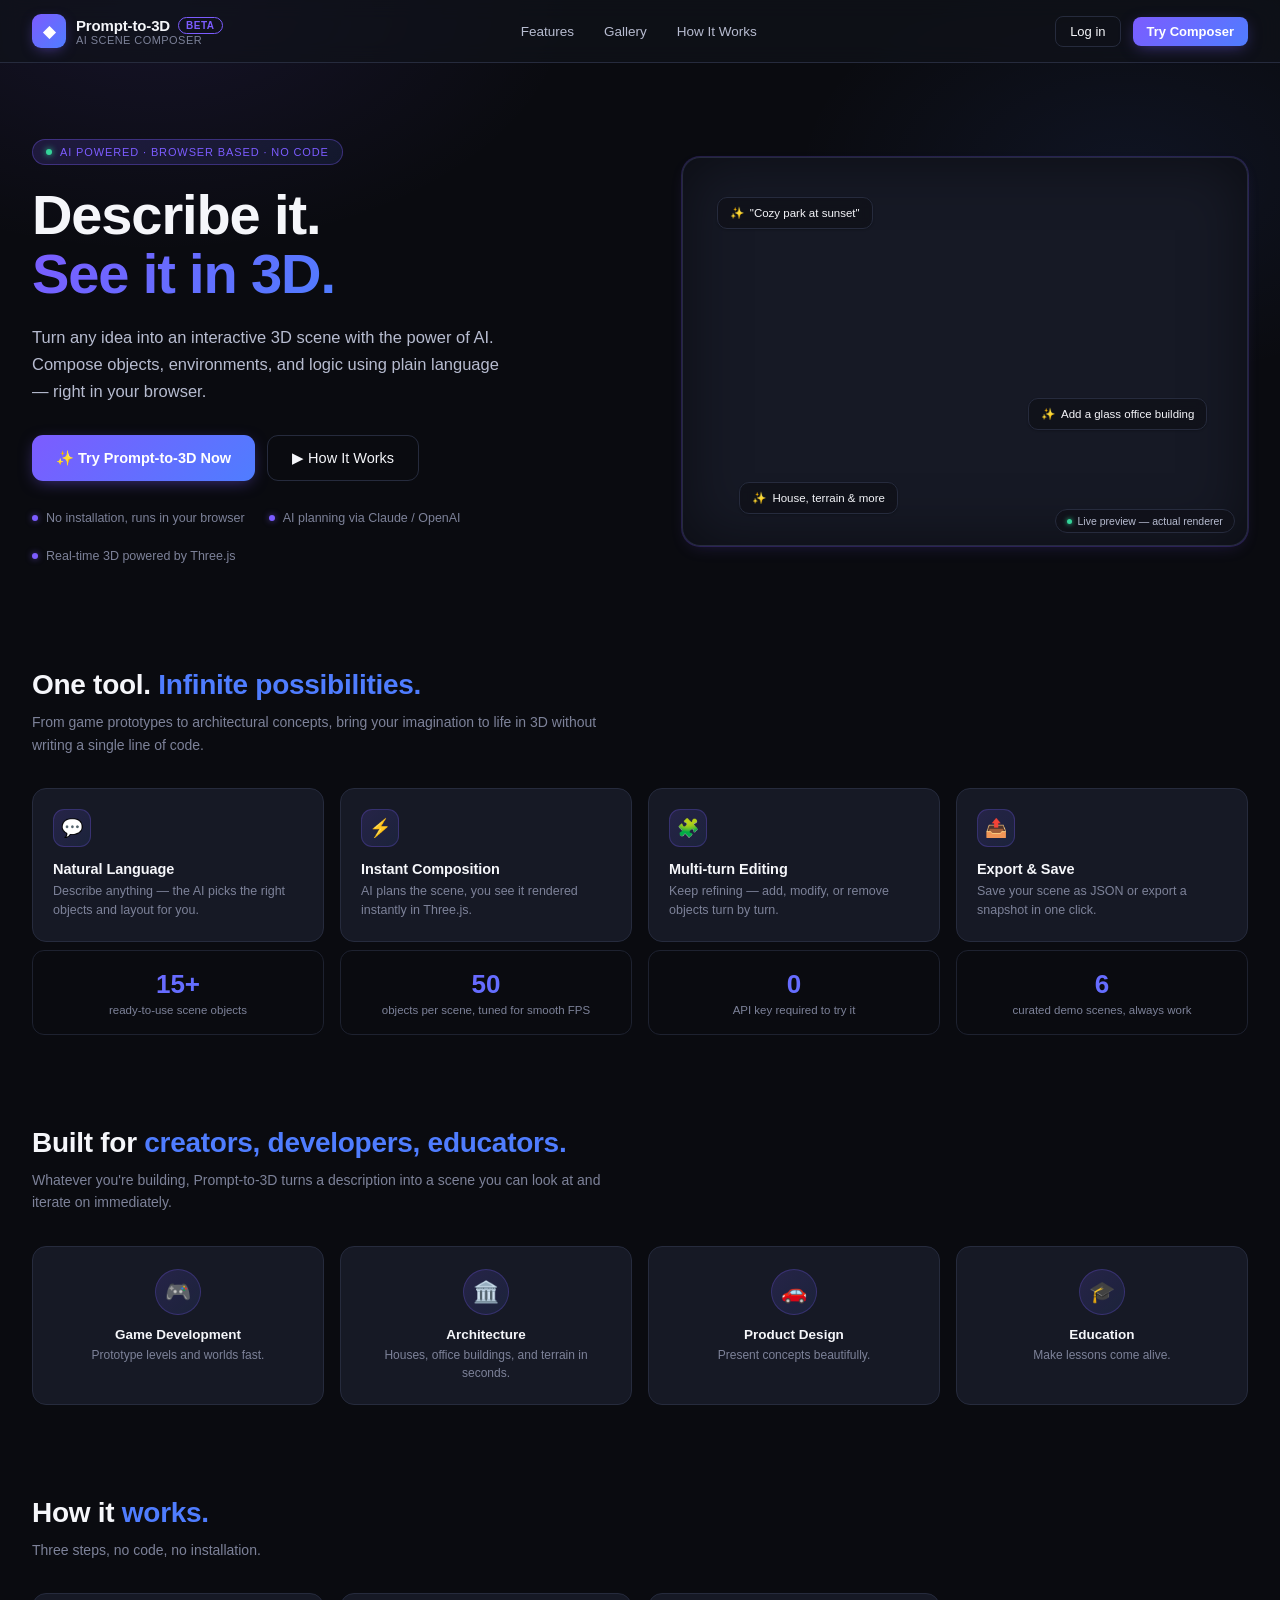
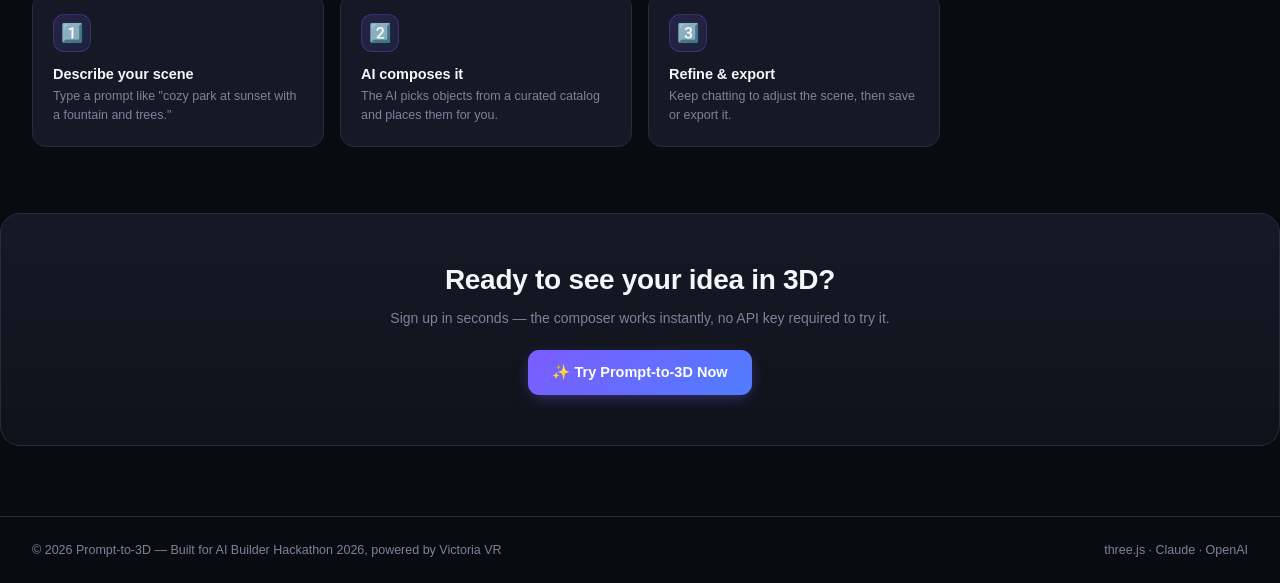
==== public_html/index.html @ 50ee79f5 "Initial commit: Prompt-to-3D app PHP + vanilla JS + Three.js scene composer with card-catalog based " ====
<!DOCTYPE html>
<html lang="en">
<head>
<meta charset="UTF-8" />
<meta name="viewport" content="width=device-width, initial-scale=1.0" />
<title>Prompt-to-3D · Describe it. See it in 3D.</title>
<meta name="description" content="Turn plain-language prompts into interactive 3D scenes, right in your browser. No installation, no code." />
<link rel="icon" href="favicon.svg" type="image/svg+xml" />
<link rel="stylesheet" href="css/style.css" />
<link rel="stylesheet" href="css/landing.css" />
</head>
<body class="landing-body">

<nav class="landing-nav">
  <div class="brand">
    <div class="brand-icon">◆</div>
    <div class="brand-text">
      <div class="brand-name">Prompt-to-3D <span class="badge">BETA</span></div>
      <div class="brand-sub">AI Scene Composer</div>
    </div>
  </div>
  <div class="landing-nav-links">
    <a href="#features">Features</a>
    <a href="#usecases">Gallery</a>
    <a href="#how">How It Works</a>
  </div>
  <div class="landing-nav-right">
    <a href="login.html" class="btn ghost">Log in</a>
    <a href="login.html" class="btn primary">Try Composer</a>
  </div>
</nav>

<section class="hero">
  <div class="hero-copy">
    <div class="eyebrow"><span class="live-dot"></span> AI POWERED · BROWSER BASED · NO CODE</div>
    <h1>Describe it.<br /><span class="accent">See it in 3D.</span></h1>
    <p class="lead">Turn any idea into an interactive 3D scene with the power of AI. Compose objects, environments, and logic using plain language — right in your browser.</p>
    <div class="hero-ctas">
      <a href="login.html" class="btn primary large">✨ Try Prompt-to-3D Now</a>
      <a href="#how" class="btn ghost large">▶ How It Works</a>
    </div>
    <div class="hero-mini-features">
      <span class="mini-feature"><span class="dot"></span>No installation, runs in your browser</span>
      <span class="mini-feature"><span class="dot"></span>AI planning via Claude / OpenAI</span>
      <span class="mini-feature"><span class="dot"></span>Real-time 3D powered by Three.js</span>
    </div>
  </div>
  <div class="hero-visual">
    <canvas id="heroCanvas"></canvas>
    <div class="hero-chip c1"><span class="hero-chip-inner"><span class="spark">✨</span> "Cozy park at sunset"</span></div>
    <div class="hero-chip c2"><span class="hero-chip-inner"><span class="spark">✨</span> Add a glass office building</span></div>
    <div class="hero-chip c3"><span class="hero-chip-inner"><span class="spark">✨</span> House, terrain &amp; more</span></div>
    <div class="hero-live-badge"><span class="live-dot"></span> Live preview — actual renderer</div>
  </div>
</section>

<section class="section reveal" id="features">
  <div class="section-title">One tool. <span class="accent">Infinite possibilities.</span></div>
  <div class="section-sub">From game prototypes to architectural concepts, bring your imagination to life in 3D without writing a single line of code.</div>
  <div class="feature-grid">
    <div class="feature-card">
      <div class="fc-icon-badge">💬</div>
      <div class="fc-title">Natural Language</div>
      <div class="fc-sub">Describe anything — the AI picks the right objects and layout for you.</div>
    </div>
    <div class="feature-card">
      <div class="fc-icon-badge">⚡</div>
      <div class="fc-title">Instant Composition</div>
      <div class="fc-sub">AI plans the scene, you see it rendered instantly in Three.js.</div>
    </div>
    <div class="feature-card">
      <div class="fc-icon-badge">🧩</div>
      <div class="fc-title">Multi-turn Editing</div>
      <div class="fc-sub">Keep refining — add, modify, or remove objects turn by turn.</div>
    </div>
    <div class="feature-card">
      <div class="fc-icon-badge">📤</div>
      <div class="fc-title">Export &amp; Save</div>
      <div class="fc-sub">Save your scene as JSON or export a snapshot in one click.</div>
    </div>
  </div>

  <div class="stats-row">
    <div class="stat-card"><div class="stat-num">15+</div><div class="stat-label">ready-to-use scene objects</div></div>
    <div class="stat-card"><div class="stat-num">50</div><div class="stat-label">objects per scene, tuned for smooth FPS</div></div>
    <div class="stat-card"><div class="stat-num">0</div><div class="stat-label">API key required to try it</div></div>
    <div class="stat-card"><div class="stat-num">6</div><div class="stat-label">curated demo scenes, always work</div></div>
  </div>
</section>

<section class="section reveal" id="usecases">
  <div class="section-title">Built for <span class="accent">creators, developers, educators.</span></div>
  <div class="section-sub">Whatever you're building, Prompt-to-3D turns a description into a scene you can look at and iterate on immediately.</div>
  <div class="usecase-grid">
    <div class="usecase-card">
      <div class="uc-icon">🎮</div>
      <div class="uc-title">Game Development</div>
      <div class="uc-sub">Prototype levels and worlds fast.</div>
    </div>
    <div class="usecase-card">
      <div class="uc-icon">🏛️</div>
      <div class="uc-title">Architecture</div>
      <div class="uc-sub">Houses, office buildings, and terrain in seconds.</div>
    </div>
    <div class="usecase-card">
      <div class="uc-icon">🚗</div>
      <div class="uc-title">Product Design</div>
      <div class="uc-sub">Present concepts beautifully.</div>
    </div>
    <div class="usecase-card">
      <div class="uc-icon">🎓</div>
      <div class="uc-title">Education</div>
      <div class="uc-sub">Make lessons come alive.</div>
    </div>
  </div>
</section>

<section class="section reveal" id="how">
  <div class="section-title">How it <span class="accent">works.</span></div>
  <div class="section-sub">Three steps, no code, no installation.</div>
  <div class="feature-grid">
    <div class="feature-card">
      <div class="fc-icon-badge">1️⃣</div>
      <div class="fc-title">Describe your scene</div>
      <div class="fc-sub">Type a prompt like "cozy park at sunset with a fountain and trees."</div>
    </div>
    <div class="feature-card">
      <div class="fc-icon-badge">2️⃣</div>
      <div class="fc-title">AI composes it</div>
      <div class="fc-sub">The AI picks objects from a curated catalog and places them for you.</div>
    </div>
    <div class="feature-card">
      <div class="fc-icon-badge">3️⃣</div>
      <div class="fc-title">Refine &amp; export</div>
      <div class="fc-sub">Keep chatting to adjust the scene, then save or export it.</div>
    </div>
  </div>
</section>

<div class="cta-band reveal">
  <h2>Ready to see your idea in 3D?</h2>
  <p>Sign up in seconds — the composer works instantly, no API key required to try it.</p>
  <a href="login.html" class="btn primary large">✨ Try Prompt-to-3D Now</a>
</div>

<footer class="landing-footer">
  <span>© 2026 Prompt-to-3D — Built for AI Builder Hackathon 2026, powered by Victoria VR</span>
  <span>three.js · Claude · OpenAI</span>
</footer>

<script type="importmap">
{
  "imports": {
    "three": "./js/vendor/three/build/three.module.js",
    "three/addons/": "./js/vendor/three/examples/jsm/"
  }
}
</script>
<script type="module" src="js/landing-preview.js"></script>
<script type="module" src="js/parallax.js"></script>
<script src="js/reveal.js"></script>
</body>
</html>
---- public_html/css/style.css ----
:root {
  --bg-0: #0a0b10;
  --bg-1: #10121a;
  --bg-2: #161925;
  --bg-3: #1d2130;
  --bg-4: #242940;
  --border: #262b3d;
  --border-soft: #1e2230;
  --text-0: #f5f6fa;
  --text-1: #b7bcd0;
  --text-2: #7d8299;
  --accent-1: #7c5cff;
  --accent-2: #4f7dff;
  --accent-grad: linear-gradient(135deg, var(--accent-1), var(--accent-2));
  --accent-grad-soft: linear-gradient(135deg, rgba(124,92,255,.16), rgba(79,125,255,.10));
  --success: #34d399;
  --danger: #f0576b;
  --radius: 10px;
  --shadow-sm: 0 1px 2px rgba(0,0,0,.22);
  --shadow-md: 0 6px 16px -8px rgba(0,0,0,.35);
  --shadow-lg: 0 10px 28px -10px rgba(0,0,0,.4);
  --shadow-glow: 0 0 0 1px rgba(124,92,255,.22), 0 6px 18px -8px rgba(124,92,255,.28);
  --ease: cubic-bezier(.25,.8,.25,1);
  font-size: 14px;
}

* { box-sizing: border-box; }

html, body {
  margin: 0;
  height: 100%;
  background: var(--bg-0);
  color: var(--text-0);
  font-family: -apple-system, BlinkMacSystemFont, "Segoe UI", Inter, Roboto, sans-serif;
  overflow: hidden;
  -webkit-font-smoothing: antialiased;
  text-rendering: optimizeLegibility;
}

#app {
  display: flex;
  flex-direction: column;
  height: 100vh;
}

:focus-visible {
  outline: 2px solid var(--accent-1);
  outline-offset: 2px;
  border-radius: 4px;
}

/* ---------- Top bar ---------- */
.topbar {
  display: flex;
  align-items: center;
  justify-content: space-between;
  padding: 10px 18px;
  background: var(--bg-1);
  border-bottom: 1px solid var(--border);
  flex: 0 0 auto;
  position: relative;
  box-shadow: 0 2px 10px -6px rgba(0,0,0,.4);
  z-index: 3;
}
.topbar::after {
  content: ""; position: absolute; left: 0; right: 0; bottom: -1px; height: 1px;
  background: var(--accent-grad); opacity: .5;
}
.brand { display: flex; align-items: center; gap: 10px; }
.brand-icon {
  width: 34px; height: 34px; border-radius: 9px;
  background: var(--accent-grad);
  display: flex; align-items: center; justify-content: center;
  font-size: 16px; color: white; font-weight: 700;
  box-shadow: 0 4px 14px -4px rgba(124,92,255,.55);
}
.brand-name { font-weight: 700; font-size: 15px; display: flex; align-items: center; gap: 8px; letter-spacing: -.01em; }
.brand-sub { font-size: 11px; color: var(--text-2); letter-spacing: .04em; text-transform: uppercase; }
.badge {
  font-size: 10px; padding: 2px 7px; border-radius: 999px;
  border: 1px solid var(--accent-1); color: var(--accent-1);
  text-transform: uppercase; letter-spacing: .05em;
  animation: badgePulse 3s ease-in-out infinite;
}
@keyframes badgePulse {
  0%, 100% { box-shadow: 0 0 0 0 rgba(124,92,255,.35); }
  50% { box-shadow: 0 0 0 4px rgba(124,92,255,0); }
}
.topbar-center { display: flex; gap: 4px; background: var(--bg-2); padding: 4px; border-radius: 10px; }
.tab {
  background: transparent; border: none; color: var(--text-1);
  padding: 7px 16px; border-radius: 7px; font-size: 13px; cursor: pointer;
  transition: background .15s var(--ease), color .15s var(--ease);
}
.tab:hover:not(.active) { color: var(--text-0); }
.tab.active { background: var(--bg-3); color: var(--text-0); box-shadow: 0 0 0 1px var(--border); }
.tab.disabled { cursor: default; }
.topbar-right { display: flex; gap: 8px; align-items: center; }

.btn {
  border: 1px solid var(--border);
  background: var(--bg-2);
  color: var(--text-0);
  padding: 7px 14px;
  border-radius: 8px;
  font-size: 13px;
  cursor: pointer;
  display: inline-flex; align-items: center; gap: 6px;
  transition: background .15s var(--ease), border-color .15s var(--ease), transform .1s var(--ease), box-shadow .15s var(--ease);
}
.btn:hover { background: var(--bg-3); border-color: #333a52; }
.btn:active { transform: scale(.96); }
.btn.ghost { background: transparent; }
.btn.small { padding: 5px 10px; font-size: 12px; }
.btn.icon { width: 32px; height: 32px; padding: 0; justify-content: center; border-radius: 50%; }
.btn.primary { background: var(--accent-grad); border: none; color: white; font-weight: 600; box-shadow: 0 4px 16px -4px rgba(124,92,255,.5); }
.btn.primary:hover { box-shadow: 0 6px 22px -4px rgba(124,92,255,.7); filter: brightness(1.06); }
.btn:disabled { opacity: .5; cursor: not-allowed; transform: none !important; }

.user-chip { display: flex; align-items: center; gap: 7px; padding: 4px 10px 4px 4px; border-radius: 999px; background: var(--bg-2); border: 1px solid var(--border); }
.user-chip .user-avatar {
  width: 22px; height: 22px; border-radius: 50%; background: var(--accent-grad); color: white;
  display: flex; align-items: center; justify-content: center; font-size: 11px; font-weight: 700;
}
.user-chip .user-name { font-size: 12px; color: var(--text-1); max-width: 110px; overflow: hidden; text-overflow: ellipsis; white-space: nowrap; }

/* ---------- Workspace grid ---------- */
.workspace {
  flex: 1 1 auto;
  display: grid;
  grid-template-columns: 320px 1fr 300px;
  min-height: 0;
}

.panel {
  display: flex;
  flex-direction: column;
  min-height: 0;
  overflow: hidden;
}

.chat-panel { background: var(--bg-1); border-right: 1px solid var(--border); box-shadow: 2px 0 10px -6px rgba(0,0,0,.35); z-index: 2; }
.right-panel { background: var(--bg-1); border-left: 1px solid var(--border); box-shadow: -2px 0 10px -6px rgba(0,0,0,.35); z-index: 2; }
.viewport-panel { background: var(--bg-0); }

.panel-header {
  display: flex; align-items: center; justify-content: space-between;
  padding: 12px 14px;
  font-size: 11px; font-weight: 700; letter-spacing: .06em; color: var(--text-2);
  border-bottom: 1px solid var(--border-soft);
  flex: 0 0 auto;
}
.icon-btn {
  background: transparent; border: 1px solid var(--border); color: var(--text-1);
  width: 26px; height: 26px; border-radius: 6px; cursor: pointer; font-size: 13px;
  transition: color .15s var(--ease), border-color .15s var(--ease), background .15s var(--ease), transform .1s var(--ease);
}
.icon-btn:hover { color: var(--text-0); border-color: var(--accent-1); background: var(--bg-2); }
.icon-btn:active { transform: scale(.92); }
.icon-btn.tool.active { background: var(--accent-grad); color: white; border-color: transparent; box-shadow: 0 2px 10px -2px rgba(124,92,255,.6); }

/* ---------- Chat ---------- */
.chat-log { flex: 1 1 auto; overflow-y: auto; padding: 14px; display: flex; flex-direction: column; gap: 14px; scroll-behavior: smooth; }
.msg { max-width: 100%; animation: msgIn .28s var(--ease) both; }
@keyframes msgIn {
  from { opacity: 0; transform: translateY(6px); }
  to { opacity: 1; transform: translateY(0); }
}
.msg-row { display: flex; gap: 8px; }
.msg.user .msg-row { justify-content: flex-end; }
.bubble {
  padding: 10px 13px; border-radius: 12px; font-size: 13px; line-height: 1.5;
  max-width: 240px; box-shadow: var(--shadow-sm);
}
.msg.user .bubble { background: var(--accent-grad); color: white; border-bottom-right-radius: 3px; }
.msg.assistant .bubble { background: var(--bg-2); color: var(--text-0); border: 1px solid var(--border-soft); border-bottom-left-radius: 3px; }
.msg-time { font-size: 10px; color: var(--text-2); margin-top: 4px; }
.msg.user .msg-time { text-align: right; }
.msg-meta { font-size: 11px; color: var(--text-2); margin-top: 6px; }
.msg-error .bubble { border-color: var(--danger); color: #ffc9d1; }
.avatar {
  width: 26px; height: 26px; border-radius: 50%; flex: 0 0 auto;
  background: var(--accent-grad); display: flex; align-items: center; justify-content: center;
  font-size: 12px; color: white; box-shadow: 0 2px 8px -2px rgba(124,92,255,.6);
}

.typing-dots { display: inline-flex; gap: 3px; align-items: center; padding: 3px 0; }
.typing-dots span {
  width: 5px; height: 5px; border-radius: 50%; background: var(--text-2);
  animation: typingBounce 1.1s ease-in-out infinite;
}
.typing-dots span:nth-child(2) { animation-delay: .15s; }
.typing-dots span:nth-child(3) { animation-delay: .3s; }
@keyframes typingBounce { 0%, 60%, 100% { transform: translateY(0); opacity: .5; } 30% { transform: translateY(-3px); opacity: 1; } }

.try-prompts { padding: 10px 14px; border-top: 1px solid var(--border-soft); flex: 0 0 auto; }
.try-prompts-label { font-size: 10px; color: var(--text-2); letter-spacing: .06em; margin-bottom: 8px; }
.try-prompts-row { display: flex; flex-wrap: wrap; gap: 6px; }
.chip {
  background: var(--bg-2); border: 1px solid var(--border); color: var(--text-1);
  padding: 6px 10px; border-radius: 8px; font-size: 11.5px; cursor: pointer;
  transition: border-color .15s var(--ease), color .15s var(--ease), transform .1s var(--ease), background .15s var(--ease);
}
.chip:hover { border-color: var(--accent-1); color: var(--text-0); background: var(--bg-3); transform: translateY(-1px); }
.chip:active { transform: translateY(0) scale(.97); }
.chip.surprise { background: var(--accent-grad); color: white; border: none; font-weight: 600; }
.chip:disabled { opacity: .5; cursor: not-allowed; transform: none; }

.chat-input-row {
  display: flex; gap: 8px; padding: 12px; border-top: 1px solid var(--border-soft); flex: 0 0 auto;
}
.chat-input-row input {
  flex: 1; background: var(--bg-2); border: 1px solid var(--border); border-radius: 9px;
  color: var(--text-0); padding: 10px 12px; font-size: 13px; outline: none;
  transition: border-color .15s var(--ease), box-shadow .15s var(--ease);
}
.chat-input-row input:focus { border-color: var(--accent-1); box-shadow: 0 0 0 3px rgba(124,92,255,.15); }
.send-btn {
  width: 38px; border: none; border-radius: 9px; background: var(--accent-grad); color: white; cursor: pointer;
  font-size: 15px; transition: transform .12s var(--ease), box-shadow .15s var(--ease);
  box-shadow: 0 3px 12px -3px rgba(124,92,255,.6);
}
.send-btn:hover:not(:disabled) { transform: translateY(-1px); box-shadow: 0 5px 16px -3px rgba(124,92,255,.8); }
.send-btn:active:not(:disabled) { transform: scale(.94); }
.send-btn:disabled { opacity: .45; cursor: not-allowed; box-shadow: none; }

/* ---------- Viewport ---------- */
.viewport-toolbar {
  display: flex; align-items: center; gap: 8px; padding: 8px 12px;
  border-bottom: 1px solid var(--border-soft); flex: 0 0 auto;
}
.select.small { background: var(--bg-2); color: var(--text-0); border: 1px solid var(--border); border-radius: 7px; padding: 5px 8px; font-size: 12px; cursor: pointer; }
.toolbar-sep { width: 1px; height: 20px; background: var(--border); margin: 0 4px; }
.toolbar-spacer { flex: 1; }
.perf-badge {
  background: var(--bg-2); border: 1px solid var(--border); padding: 4px 10px; border-radius: 7px;
  font-size: 11px; color: var(--success); display: inline-flex; align-items: center; gap: 6px;
  font-variant-numeric: tabular-nums;
}
.perf-badge::before { content: ""; width: 6px; height: 6px; border-radius: 50%; background: var(--success); box-shadow: 0 0 6px var(--success); }

#canvasWrap { position: relative; flex: 1 1 auto; min-height: 0; }
#scene3d { width: 100%; height: 100%; display: block; }

.loading-overlay {
  position: absolute; inset: 0; background: rgba(10,11,16,.72); backdrop-filter: blur(2px);
  display: flex; flex-direction: column; align-items: center; justify-content: center; gap: 12px;
  color: var(--text-1); font-size: 13px; z-index: 5;
  opacity: 0; visibility: hidden; transition: opacity .2s var(--ease), visibility .2s var(--ease);
}
.loading-overlay.visible { opacity: 1; visibility: visible; }
.spinner {
  width: 30px; height: 30px; border-radius: 50%;
  border: 3px solid var(--border); border-top-color: var(--accent-1);
  animation: spin 0.8s linear infinite;
}
@keyframes spin { to { transform: rotate(360deg); } }

.empty-state {
  position: absolute; inset: 0; display: flex; flex-direction: column;
  align-items: center; justify-content: center; text-align: center; gap: 8px; padding: 20px;
  pointer-events: none; transition: opacity .2s var(--ease);
}
.empty-state.hidden { opacity: 0; pointer-events: none; display: none; }
.empty-icon { font-size: 30px; color: var(--accent-1); animation: floatIcon 3.2s ease-in-out infinite; filter: drop-shadow(0 0 10px rgba(124,92,255,.5)); }
@keyframes floatIcon { 0%, 100% { transform: translateY(0) rotate(0deg); } 50% { transform: translateY(-8px) rotate(8deg); } }
.empty-title { font-size: 20px; font-weight: 700; color: var(--text-0); letter-spacing: -.01em; }
.empty-sub { font-size: 13px; color: var(--text-2); max-width: 340px; line-height: 1.5; }

/* ---------- Add to scene ---------- */
.add-to-scene {
  flex: 0 0 auto; border-top: 1px solid var(--border-soft); background: var(--bg-1);
  padding: 10px 12px; max-height: 190px; display: flex; flex-direction: column;
}
.ats-header { display: flex; align-items: center; justify-content: space-between; margin-bottom: 8px; }
.ats-title { font-size: 11px; font-weight: 700; letter-spacing: .06em; color: var(--text-2); }
.ats-search {
  background: var(--bg-2); border: 1px solid var(--border); border-radius: 7px;
  color: var(--text-0); padding: 5px 9px; font-size: 12px; width: 180px; outline: none;
  transition: border-color .15s var(--ease), box-shadow .15s var(--ease);
}
.ats-search:focus { border-color: var(--accent-1); box-shadow: 0 0 0 3px rgba(124,92,255,.15); }
.ats-search.wide { width: calc(100% - 28px); margin: 0 14px 10px; }
.ats-tabs { display: flex; gap: 6px; margin-bottom: 8px; flex-wrap: wrap; }
.ats-tab {
  background: transparent; border: 1px solid transparent; color: var(--text-2);
  padding: 4px 4px; font-size: 12px; cursor: pointer; border-bottom: 2px solid transparent;
  transition: color .15s var(--ease), border-color .15s var(--ease);
}
.ats-tab:hover { color: var(--text-1); }
.ats-tab.active { color: var(--text-0); border-bottom-color: var(--accent-1); }
.ats-grid { display: grid; grid-template-columns: repeat(auto-fill, minmax(78px, 1fr)); gap: 8px; overflow-y: auto; }
.ats-card {
  background: var(--bg-2); border: 1px solid var(--border); border-radius: 9px;
  padding: 8px 6px; text-align: center; cursor: pointer; font-size: 11px; color: var(--text-1);
  transform-style: preserve-3d; will-change: transform; --lift: 0px;
  transform: perspective(500px) translateY(var(--lift)) rotateX(var(--rot-x, 0deg)) rotateY(var(--rot-y, 0deg)) scale(var(--tilt-scale, 1));
  transition: border-color .15s var(--ease), color .15s var(--ease), transform .12s var(--ease), box-shadow .15s var(--ease), background .15s var(--ease);
}
.ats-card:hover { border-color: var(--accent-1); color: var(--text-0); background: var(--bg-3); box-shadow: var(--shadow-md); --lift: -2px; }
.ats-card:active { --lift: 0px; transform: perspective(500px) scale(.97); }
.ats-card .icon { font-size: 20px; display: block; margin-bottom: 4px; transition: transform .15s var(--ease); }
.ats-card:hover .icon { transform: scale(1.12); }
.ats-card .name { font-weight: 600; color: var(--text-0); display: block; text-transform: capitalize; }
.ats-card .desc { display: block; font-size: 9.5px; color: var(--text-2); margin-top: 2px; }
.ats-card.just-added { animation: cardAdded .5s var(--ease); }
@keyframes cardAdded { 0% { box-shadow: 0 0 0 0 rgba(124,92,255,.6); } 100% { box-shadow: 0 0 0 8px rgba(124,92,255,0); } }

/* ---------- Right panel: outliner + properties ---------- */
.outliner-list { overflow-y: auto; flex: 0 1 auto; max-height: 34vh; padding: 4px 8px 8px; }
.outliner-item {
  display: flex; align-items: center; gap: 8px; padding: 6px 8px; border-radius: 7px;
  font-size: 12.5px; color: var(--text-1); cursor: pointer;
  transition: background .12s var(--ease), color .12s var(--ease);
  animation: msgIn .2s var(--ease) both;
}
.outliner-item:hover { background: var(--bg-2); }
.outliner-item.selected { background: var(--bg-3); color: var(--text-0); box-shadow: inset 2px 0 0 var(--accent-1); }
.outliner-item .oi-icon { font-size: 13px; }
.outliner-item .oi-name { flex: 1; overflow: hidden; text-overflow: ellipsis; white-space: nowrap; }
.outliner-item .oi-remove { opacity: 0; background: none; border: none; color: var(--danger); cursor: pointer; font-size: 13px; transition: opacity .12s var(--ease), transform .12s var(--ease); }
.outliner-item:hover .oi-remove { opacity: 1; }
.outliner-item .oi-remove:hover { transform: scale(1.2); }
.outliner-empty { padding: 18px 10px; text-align: center; color: var(--text-2); font-size: 12px; }

.props-header { border-top: 1px solid var(--border-soft); }
.properties-body { flex: 1 1 auto; overflow-y: auto; padding: 12px 14px; }
.props-empty { color: var(--text-2); font-size: 12.5px; }
.prop-group-title { font-size: 11px; color: var(--text-2); letter-spacing: .05em; margin: 12px 0 6px; text-transform: uppercase; }
.prop-row { display: flex; align-items: center; justify-content: space-between; gap: 8px; margin-bottom: 8px; }
.prop-row label { font-size: 12px; color: var(--text-1); text-transform: capitalize; }
.prop-row input[type="number"], .prop-row select {
  background: var(--bg-2); border: 1px solid var(--border); color: var(--text-0);
  border-radius: 6px; padding: 4px 6px; font-size: 12px; width: 110px;
  transition: border-color .15s var(--ease);
}
.prop-row input[type="number"]:focus, .prop-row select:focus { border-color: var(--accent-1); }
.prop-row input[type="range"] {
  width: 110px; accent-color: var(--accent-1); cursor: pointer;
}
.prop-row input[type="checkbox"] { width: 16px; height: 16px; accent-color: var(--accent-1); cursor: pointer; }
.prop-xyz { display: flex; gap: 6px; }
.prop-xyz input { width: 55px; }

/* ---------- Toasts ---------- */
.toast-stack {
  position: fixed; bottom: 46px; left: 50%; transform: translateX(-50%);
  display: flex; flex-direction: column; gap: 8px; z-index: 100; pointer-events: none;
}
.toast {
  background: var(--bg-3); border: 1px solid var(--border); color: var(--text-0);
  padding: 9px 16px; border-radius: 999px; font-size: 12.5px; box-shadow: var(--shadow-md);
  animation: toastIn .25s var(--ease), toastOut .25s var(--ease) 2.4s forwards;
}
@keyframes toastIn { from { opacity: 0; transform: translateY(8px); } to { opacity: 1; transform: translateY(0); } }
@keyframes toastOut { to { opacity: 0; transform: translateY(-6px); } }

/* ---------- Status bar ---------- */
.statusbar {
  flex: 0 0 auto; display: flex; justify-content: space-between; align-items: center;
  padding: 6px 16px; font-size: 11px; color: var(--text-2);
  background: var(--bg-1); border-top: 1px solid var(--border);
}
.statusbar-right { color: var(--text-2); }
#sourceTag { color: var(--accent-2); font-weight: 600; }

/* scrollbars */
::-webkit-scrollbar { width: 8px; height: 8px; }
::-webkit-scrollbar-thumb { background: var(--border); border-radius: 4px; }
::-webkit-scrollbar-thumb:hover { background: #333a52; }
::-webkit-scrollbar-track { background: transparent; }

@media (prefers-reduced-motion: reduce) {
  *, *::before, *::after { animation-duration: 0.001ms !important; animation-iteration-count: 1 !important; transition-duration: 0.001ms !important; }
}
---- public_html/css/landing.css ----
/* Shared styles for the public landing page (index.html) and the
   login/signup page (login.html). Loaded alongside css/style.css so both
   pages share the same color tokens defined there. */

html, body.landing-body, body.auth-body {
  overflow: auto;
  height: auto;
  min-height: 100vh;
}

a { text-decoration: none; }
::selection { background: rgba(124,92,255,.35); color: #fff; }

/* Ambient background glow shared by both pages */
body.landing-body, body.auth-body {
  background:
    radial-gradient(700px 420px at 12% 0%, rgba(124,92,255,.10), transparent 60%),
    radial-gradient(600px 380px at 88% 8%, rgba(79,125,255,.08), transparent 55%),
    var(--bg-0);
}

/* ---------- Landing page ---------- */
.landing-nav {
  display: flex; align-items: center; justify-content: space-between;
  padding: 14px 32px; border-bottom: 1px solid var(--border);
  background: rgba(16,18,26,.72);
  backdrop-filter: blur(10px) saturate(1.2);
  -webkit-backdrop-filter: blur(10px) saturate(1.2);
  position: sticky; top: 0; z-index: 20;
}
.landing-nav .brand { display: flex; align-items: center; gap: 10px; }
.landing-nav-links { display: flex; gap: 30px; }
.landing-nav-links a {
  color: var(--text-1); font-size: 13.5px; position: relative; padding: 4px 0;
  transition: color .15s var(--ease);
}
.landing-nav-links a::after {
  content: ""; position: absolute; left: 0; right: 100%; bottom: 0; height: 1.5px;
  background: var(--accent-grad); transition: right .2s var(--ease);
}
.landing-nav-links a:hover { color: var(--text-0); }
.landing-nav-links a:hover::after { right: 0; }
.landing-nav-right { display: flex; align-items: center; gap: 12px; }

.hero {
  display: grid; grid-template-columns: 1.05fr 1fr; gap: 56px;
  align-items: center; padding: 76px 32px 60px; max-width: 1280px; margin: 0 auto;
  position: relative;
}
.eyebrow {
  display: inline-flex; align-items: center; gap: 8px; font-size: 11px; letter-spacing: .08em;
  color: var(--accent-1); text-transform: uppercase; margin-bottom: 20px;
  border: 1px solid rgba(124,92,255,.35); padding: 6px 13px; border-radius: 999px;
  background: var(--accent-grad-soft);
}
.eyebrow .live-dot { width: 6px; height: 6px; border-radius: 50%; background: var(--success); box-shadow: 0 0 6px var(--success); animation: livePulse 1.8s ease-in-out infinite; }
@keyframes livePulse { 0%, 100% { opacity: 1; } 50% { opacity: .35; } }

.hero h1 {
  font-size: 56px; line-height: 1.06; margin: 0 0 20px; font-weight: 800; letter-spacing: -.02em;
}
.hero h1 .accent {
  background: var(--accent-grad); -webkit-background-clip: text; background-clip: text; color: transparent;
}
.hero p.lead { color: var(--text-1); font-size: 16.5px; line-height: 1.65; max-width: 480px; margin-bottom: 30px; }
.hero-ctas { display: flex; gap: 12px; margin-bottom: 30px; flex-wrap: wrap; }
.btn.large { padding: 14px 24px; font-size: 14.5px; border-radius: 11px; }
.hero-mini-features { display: flex; gap: 24px; flex-wrap: wrap; }
.mini-feature { display: flex; align-items: center; gap: 8px; font-size: 12.5px; color: var(--text-2); }
.mini-feature .dot { width: 6px; height: 6px; border-radius: 50%; background: var(--accent-1); box-shadow: 0 0 6px rgba(124,92,255,.6); }

.hero-copy {
  transform: translateY(var(--ty, 0px));
  transition: transform .08s linear;
}

.hero-visual {
  border: 1px solid var(--border); border-radius: 18px; overflow: hidden;
  background: var(--bg-2); aspect-ratio: 16/11; position: relative;
  box-shadow: var(--shadow-glow), var(--shadow-md);
  transform-style: preserve-3d; will-change: transform;
  transform: translateY(var(--ty, 0px)) perspective(1400px)
    rotateX(var(--rot-x, 0deg)) rotateY(var(--rot-y, 0deg)) scale(var(--tilt-scale, 1));
  transition: transform .12s var(--ease);
}
.hero-visual::before {
  content: ""; position: absolute; inset: 0; z-index: 2; pointer-events: none; border-radius: 18px;
  box-shadow: inset 0 0 60px rgba(0,0,0,.5);
}
.hero-visual canvas { width: 100%; height: 100%; display: block; }

.hero-chip {
  position: absolute; z-index: 3;
  transform: translateY(var(--chip-ty, 0px));
  transition: transform .08s linear;
}
.hero-chip-inner {
  background: rgba(16,18,26,.88);
  border: 1px solid var(--border); border-radius: 10px; padding: 8px 12px;
  font-size: 11.5px; color: var(--text-0); backdrop-filter: blur(6px);
  box-shadow: var(--shadow-sm); display: flex; align-items: center; gap: 6px;
  opacity: 0; animation: chipIn .5s var(--ease) forwards, chipFloat 4.5s ease-in-out infinite;
}
.hero-chip .spark { color: var(--accent-1); }
.hero-chip.c1 { top: 10%; left: 6%; }
.hero-chip.c1 .hero-chip-inner { animation-delay: .5s, 1s; }
.hero-chip.c2 { top: 62%; right: 7%; }
.hero-chip.c2 .hero-chip-inner { animation-delay: 1s, 1.5s; }
.hero-chip.c3 { bottom: 8%; left: 10%; }
.hero-chip.c3 .hero-chip-inner { animation-delay: 1.5s, 2s; }
@keyframes chipIn { from { opacity: 0; transform: translateY(8px) scale(.96); } to { opacity: 1; transform: translateY(0) scale(1); } }
@keyframes chipFloat { 0%, 100% { transform: translateY(0); } 50% { transform: translateY(-6px); } }

.hero-live-badge {
  position: absolute; bottom: 12px; right: 12px; z-index: 3;
  background: rgba(16,18,26,.88); border: 1px solid var(--border); border-radius: 999px;
  padding: 5px 11px; font-size: 10.5px; color: var(--text-1); display: flex; align-items: center; gap: 6px;
  backdrop-filter: blur(6px);
}
.hero-live-badge .live-dot { width: 5px; height: 5px; border-radius: 50%; background: var(--success); box-shadow: 0 0 5px var(--success); animation: livePulse 1.8s ease-in-out infinite; }

.section { max-width: 1280px; margin: 0 auto; padding: 46px 32px; }
.section-title { font-size: 28px; font-weight: 800; margin-bottom: 10px; letter-spacing: -.01em; }
.section-title .accent { color: var(--accent-2); }
.section-sub { color: var(--text-2); font-size: 14px; margin-bottom: 32px; max-width: 600px; line-height: 1.6; }

.feature-grid { display: grid; grid-template-columns: repeat(4, 1fr); gap: 16px; }
.feature-card {
  background: var(--bg-2); border: 1px solid var(--border); border-radius: 14px; padding: 20px;
  transform-style: preserve-3d; will-change: transform;
  transform: perspective(700px) rotateX(var(--rot-x, 0deg)) rotateY(var(--rot-y, 0deg)) scale(var(--tilt-scale, 1));
  transition: transform .15s var(--ease), border-color .18s var(--ease), box-shadow .18s var(--ease), background .18s var(--ease);
}
.feature-card:hover { border-color: rgba(124,92,255,.4); box-shadow: var(--shadow-md); background: var(--bg-3); }
.fc-icon-badge {
  width: 38px; height: 38px; border-radius: 11px; display: flex; align-items: center; justify-content: center;
  font-size: 18px; margin-bottom: 14px; background: var(--accent-grad-soft); border: 1px solid rgba(124,92,255,.25);
}
.feature-card .fc-title { font-weight: 700; font-size: 14.5px; margin-bottom: 5px; letter-spacing: -.005em; }
.feature-card .fc-sub { color: var(--text-2); font-size: 12.5px; line-height: 1.55; }

.usecase-grid { display: grid; grid-template-columns: repeat(4, 1fr); gap: 16px; }
.usecase-card {
  border-radius: 14px; overflow: hidden; border: 1px solid var(--border); background: var(--bg-2);
  padding: 22px 18px; text-align: center;
  transform-style: preserve-3d; will-change: transform;
  transform: perspective(700px) rotateX(var(--rot-x, 0deg)) rotateY(var(--rot-y, 0deg)) scale(var(--tilt-scale, 1));
  transition: transform .15s var(--ease), border-color .18s var(--ease), box-shadow .18s var(--ease);
}
.usecase-card:hover { border-color: rgba(124,92,255,.4); box-shadow: var(--shadow-md); }
.usecase-card .uc-icon {
  width: 46px; height: 46px; margin: 0 auto 12px; border-radius: 50%;
  display: flex; align-items: center; justify-content: center; font-size: 21px;
  background: var(--accent-grad-soft); border: 1px solid rgba(124,92,255,.25);
}
.usecase-card .uc-title { font-weight: 700; font-size: 13.5px; }
.usecase-card .uc-sub { color: var(--text-2); font-size: 12px; margin-top: 4px; line-height: 1.5; }

.stats-row { display: grid; grid-template-columns: repeat(4, 1fr); gap: 16px; margin-top: 8px; }
.stat-card {
  text-align: center; padding: 18px 10px; border-radius: 12px; border: 1px solid var(--border-soft);
  transform-style: preserve-3d; will-change: transform;
  transform: perspective(700px) rotateX(var(--rot-x, 0deg)) rotateY(var(--rot-y, 0deg)) scale(var(--tilt-scale, 1));
  transition: transform .15s var(--ease), border-color .18s var(--ease);
}
.stat-card:hover { border-color: rgba(124,92,255,.35); }
.stat-card .stat-num { font-size: 26px; font-weight: 800; background: var(--accent-grad); -webkit-background-clip: text; background-clip: text; color: transparent; }
.stat-card .stat-label { font-size: 11.5px; color: var(--text-2); margin-top: 4px; }

.cta-band {
  max-width: 1280px; margin: 20px auto 70px; padding: 50px 32px; text-align: center;
  background: linear-gradient(180deg, var(--bg-2), var(--bg-1)); border: 1px solid var(--border); border-radius: 20px;
  position: relative; overflow: hidden;
}
.cta-band::before {
  content: ""; position: absolute; inset: -2px; z-index: 0; border-radius: 20px; padding: 1px;
  background: linear-gradient(135deg, rgba(124,92,255,.5), transparent 40%, transparent 60%, rgba(79,125,255,.5));
  -webkit-mask: linear-gradient(#fff 0 0) content-box, linear-gradient(#fff 0 0);
  -webkit-mask-composite: xor; mask-composite: exclude; pointer-events: none;
}
.cta-band h2 { font-size: 28px; margin: 0 0 10px; font-weight: 800; letter-spacing: -.01em; position: relative; }
.cta-band p { color: var(--text-2); margin-bottom: 24px; position: relative; }
.cta-band .btn { position: relative; }

.landing-footer {
  border-top: 1px solid var(--border); padding: 26px 32px; display: flex;
  justify-content: space-between; align-items: center; color: var(--text-2); font-size: 12.5px;
  flex-wrap: wrap; gap: 10px;
}

/* scroll-reveal (js/reveal.js toggles .in-view) */
.reveal { opacity: 0; transform: translateY(18px); transition: opacity .55s var(--ease), transform .55s var(--ease); }
.reveal.in-view { opacity: 1; transform: translateY(0); }
.reveal-stagger.in-view > * { animation: none; }

@media (max-width: 980px) {
  .hero { grid-template-columns: 1fr; padding: 40px 20px; gap: 36px; }
  .hero h1 { font-size: 42px; }
  .feature-grid, .usecase-grid, .stats-row { grid-template-columns: repeat(2, 1fr); }
  .landing-nav-links { display: none; }
  .hero-chip { display: none; }
}

/* ---------- Auth page ---------- */
.auth-body {
  display: flex; flex-direction: column; align-items: center; justify-content: center;
  min-height: 100vh; padding: 24px;
}
.auth-brand {
  position: absolute; top: 24px; left: 28px; display: flex; align-items: center; gap: 10px; color: var(--text-0);
}
.auth-wrap { width: 100%; max-width: 380px; display: flex; flex-direction: column; align-items: center; gap: 16px; animation: authIn .4s var(--ease); }
@keyframes authIn { from { opacity: 0; transform: translateY(10px); } to { opacity: 1; transform: translateY(0); } }
.auth-card {
  width: 100%; background: var(--bg-1); border: 1px solid var(--border); border-radius: 18px; padding: 24px;
  box-shadow: var(--shadow-md);
}
.auth-tabs { display: flex; gap: 4px; background: var(--bg-2); padding: 4px; border-radius: 11px; margin-bottom: 20px; }
.auth-tab {
  flex: 1; background: transparent; border: none; color: var(--text-1); padding: 9px; border-radius: 8px;
  font-size: 13px; cursor: pointer; font-weight: 600; transition: background .15s var(--ease), color .15s var(--ease);
}
.auth-tab.active { background: var(--bg-3); color: var(--text-0); box-shadow: var(--shadow-sm); }
.auth-form.hidden { display: none; }
.field { margin-bottom: 15px; }
.field label { display: block; font-size: 12px; color: var(--text-1); margin-bottom: 6px; font-weight: 600; }
.field input {
  width: 100%; background: var(--bg-2); border: 1px solid var(--border); border-radius: 9px;
  color: var(--text-0); padding: 11px 12px; font-size: 13.5px; outline: none;
  transition: border-color .15s var(--ease), box-shadow .15s var(--ease);
}
.field input:focus { border-color: var(--accent-1); box-shadow: 0 0 0 3px rgba(124,92,255,.15); }
.auth-submit { width: 100%; justify-content: center; margin-top: 6px; }
.auth-submit:disabled { opacity: .6; }
.auth-error { color: var(--danger); font-size: 12.5px; min-height: 16px; margin-bottom: 4px; }
.auth-hint { text-align: center; font-size: 12.5px; color: var(--text-2); margin-top: 16px; }
.auth-hint a { color: var(--accent-2); font-weight: 600; }
.auth-hint a:hover { text-decoration: underline; }
.auth-note { color: var(--text-2); font-size: 12px; text-align: center; max-width: 320px; line-height: 1.5; }
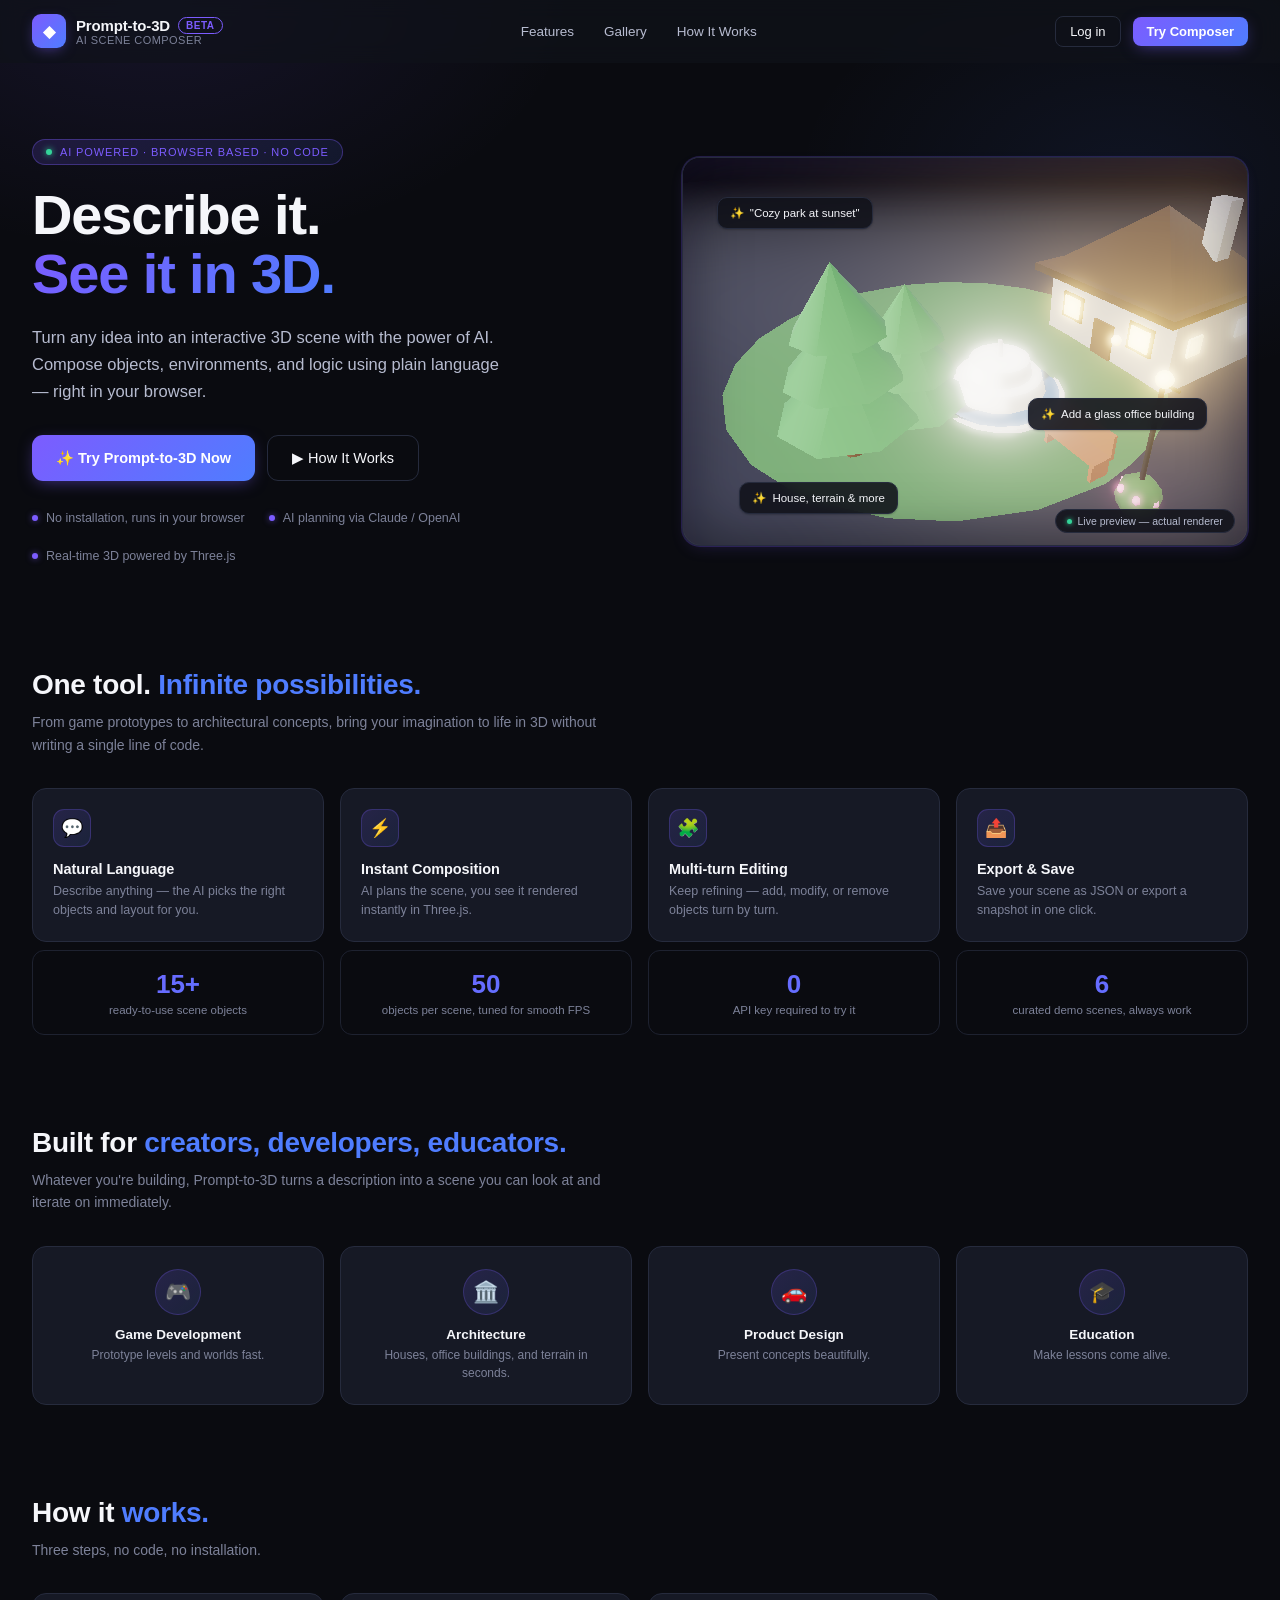
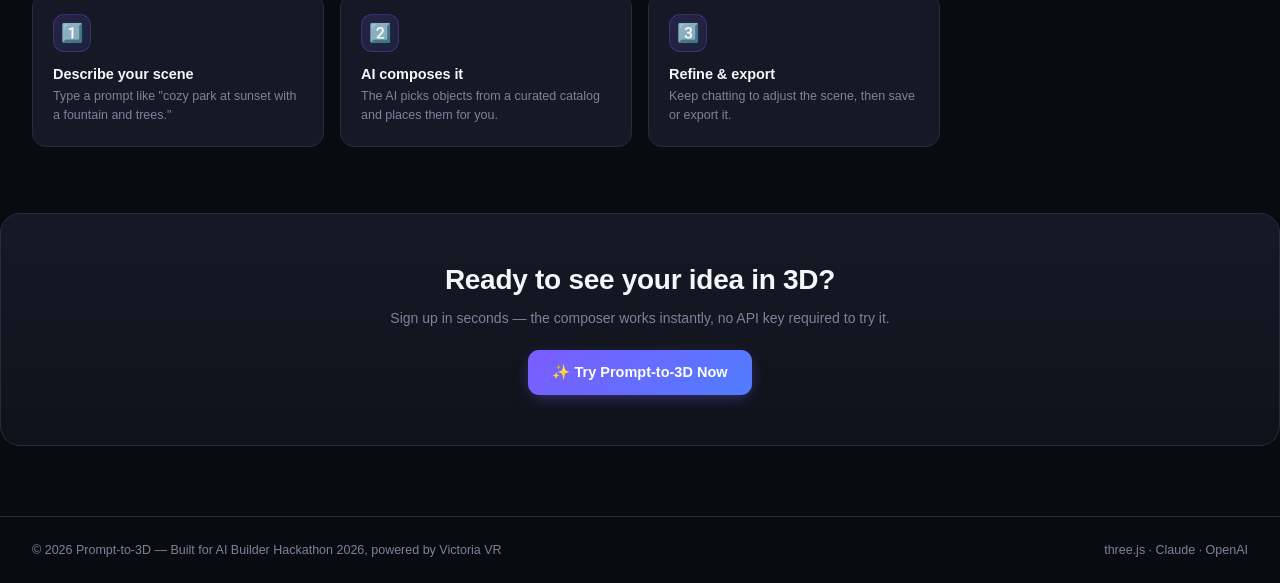
==== commit 0aef5e55: "Upgrade to Three.js r185, add opt-in WebGPU renderer, polish materials and landing page - Vendor Thr" ====
--- a/public_html/index.html
+++ b/public_html/index.html
@@ -57,7 +57,7 @@
 <section class="section reveal" id="features">
   <div class="section-title">One tool. <span class="accent">Infinite possibilities.</span></div>
   <div class="section-sub">From game prototypes to architectural concepts, bring your imagination to life in 3D without writing a single line of code.</div>
-  <div class="feature-grid">
+  <div class="feature-grid reveal-stagger">
     <div class="feature-card">
       <div class="fc-icon-badge">💬</div>
       <div class="fc-title">Natural Language</div>
@@ -80,7 +80,7 @@
     </div>
   </div>
 
-  <div class="stats-row">
+  <div class="stats-row reveal-stagger">
     <div class="stat-card"><div class="stat-num">15+</div><div class="stat-label">ready-to-use scene objects</div></div>
     <div class="stat-card"><div class="stat-num">50</div><div class="stat-label">objects per scene, tuned for smooth FPS</div></div>
     <div class="stat-card"><div class="stat-num">0</div><div class="stat-label">API key required to try it</div></div>
@@ -91,7 +91,7 @@
 <section class="section reveal" id="usecases">
   <div class="section-title">Built for <span class="accent">creators, developers, educators.</span></div>
   <div class="section-sub">Whatever you're building, Prompt-to-3D turns a description into a scene you can look at and iterate on immediately.</div>
-  <div class="usecase-grid">
+  <div class="usecase-grid reveal-stagger">
     <div class="usecase-card">
       <div class="uc-icon">🎮</div>
       <div class="uc-title">Game Development</div>
@@ -118,7 +118,7 @@
 <section class="section reveal" id="how">
   <div class="section-title">How it <span class="accent">works.</span></div>
   <div class="section-sub">Three steps, no code, no installation.</div>
-  <div class="feature-grid">
+  <div class="feature-grid reveal-stagger">
     <div class="feature-card">
       <div class="fc-icon-badge">1️⃣</div>
       <div class="fc-title">Describe your scene</div>
@@ -152,6 +152,8 @@
 {
   "imports": {
     "three": "./js/vendor/three/build/three.module.js",
+    "three/webgpu": "./js/vendor/three/build/three.webgpu.js",
+    "three/tsl": "./js/vendor/three/build/three.tsl.js",
     "three/addons/": "./js/vendor/three/examples/jsm/"
   }
 }
--- a/public_html/css/style.css
+++ b/public_html/css/style.css
@@ -158,6 +158,8 @@
 .icon-btn:hover { color: var(--text-0); border-color: var(--accent-1); background: var(--bg-2); }
 .icon-btn:active { transform: scale(.92); }
 .icon-btn.tool.active { background: var(--accent-grad); color: white; border-color: transparent; box-shadow: 0 2px 10px -2px rgba(124,92,255,.6); }
+.icon-btn.wide { width: auto; padding: 0 10px; font-size: 11px; font-weight: 600; letter-spacing: .02em; }
+.icon-btn.wide.gpu-active { border-color: var(--accent-1); color: var(--accent-1); }
 
 /* ---------- Chat ---------- */
 .chat-log { flex: 1 1 auto; overflow-y: auto; padding: 14px; display: flex; flex-direction: column; gap: 14px; scroll-behavior: smooth; }
--- a/public_html/css/landing.css
+++ b/public_html/css/landing.css
@@ -22,11 +22,18 @@
 /* ---------- Landing page ---------- */
 .landing-nav {
   display: flex; align-items: center; justify-content: space-between;
-  padding: 14px 32px; border-bottom: 1px solid var(--border);
+  padding: 14px 32px; border-bottom: 1px solid transparent;
   background: rgba(16,18,26,.72);
   backdrop-filter: blur(10px) saturate(1.2);
   -webkit-backdrop-filter: blur(10px) saturate(1.2);
   position: sticky; top: 0; z-index: 20;
+  transition: background .25s var(--ease), border-color .25s var(--ease), box-shadow .25s var(--ease);
+}
+/* Elevated state once the page has scrolled past the hero — a subtle cue
+   (not just a static bar) that the page has depth, toggled by parallax.js. */
+.landing-nav.scrolled {
+  background: rgba(13,15,22,.92); border-bottom-color: var(--border);
+  box-shadow: 0 8px 24px -12px rgba(0,0,0,.5);
 }
 .landing-nav .brand { display: flex; align-items: center; gap: 10px; }
 .landing-nav-links { display: flex; gap: 30px; }
@@ -65,6 +72,23 @@
 .hero p.lead { color: var(--text-1); font-size: 16.5px; line-height: 1.65; max-width: 480px; margin-bottom: 30px; }
 .hero-ctas { display: flex; gap: 12px; margin-bottom: 30px; flex-wrap: wrap; }
 .btn.large { padding: 14px 24px; font-size: 14.5px; border-radius: 11px; }
+
+/* Landing-only button polish — a diagonal sheen that sweeps across on
+   hover, plus a slight lift, layered on top of the shared .btn styles from
+   style.css without touching them (scoped to this stylesheet, which only
+   the marketing/auth pages load). */
+.landing-body .btn.primary, .auth-body .btn.primary {
+  position: relative; overflow: hidden;
+  transition: background .15s var(--ease), border-color .15s var(--ease), transform .18s var(--ease), box-shadow .18s var(--ease), filter .18s var(--ease);
+}
+.landing-body .btn.primary::before, .auth-body .btn.primary::before {
+  content: ""; position: absolute; inset: 0; pointer-events: none;
+  background: linear-gradient(115deg, transparent 30%, rgba(255,255,255,.35) 48%, transparent 66%);
+  transform: translateX(-120%); transition: transform .55s var(--ease);
+}
+.landing-body .btn.primary:hover, .auth-body .btn.primary:hover { transform: translateY(-1.5px); }
+.landing-body .btn.primary:hover::before, .auth-body .btn.primary:hover::before { transform: translateX(120%); }
+.landing-body .btn.primary:active, .auth-body .btn.primary:active { transform: translateY(0) scale(.97); }
 .hero-mini-features { display: flex; gap: 24px; flex-wrap: wrap; }
 .mini-feature { display: flex; align-items: center; gap: 8px; font-size: 12.5px; color: var(--text-2); }
 .mini-feature .dot { width: 6px; height: 6px; border-radius: 50%; background: var(--accent-1); box-shadow: 0 0 6px rgba(124,92,255,.6); }
@@ -85,9 +109,33 @@
 }
 .hero-visual::before {
   content: ""; position: absolute; inset: 0; z-index: 2; pointer-events: none; border-radius: 18px;
-  box-shadow: inset 0 0 60px rgba(0,0,0,.5);
-}
-.hero-visual canvas { width: 100%; height: 100%; display: block; }
+  box-shadow: inset 0 0 60px rgba(0,0,0,.5), inset 0 40px 70px -40px rgba(124,92,255,.25);
+}
+.hero-visual canvas {
+  width: 100%; height: 100%; display: block;
+  opacity: 0; transition: opacity .5s var(--ease);
+}
+.hero-visual.preview-ready canvas { opacity: 1; }
+
+/* Skeleton shimmer shown until the first real frame renders (see
+   landing-preview.js) — avoids a blank canvas flash on load. */
+.hero-visual::after {
+  content: ""; position: absolute; inset: 0; z-index: 1; border-radius: 18px;
+  background:
+    linear-gradient(100deg, transparent 30%, rgba(124,92,255,.14) 48%, transparent 66%),
+    var(--bg-2);
+  background-size: 200% 100%, 100% 100%;
+  animation: heroSkeletonShimmer 1.6s ease-in-out infinite;
+  opacity: 1; transition: opacity .4s var(--ease) .1s;
+}
+.hero-visual.preview-ready::after { opacity: 0; }
+@keyframes heroSkeletonShimmer {
+  0% { background-position: 130% 0, 0 0; }
+  100% { background-position: -30% 0, 0 0; }
+}
+@media (prefers-reduced-motion: reduce) {
+  .hero-visual::after { animation: none; }
+}
 
 .hero-chip {
   position: absolute; z-index: 3;
@@ -191,7 +239,18 @@
 /* scroll-reveal (js/reveal.js toggles .in-view) */
 .reveal { opacity: 0; transform: translateY(18px); transition: opacity .55s var(--ease), transform .55s var(--ease); }
 .reveal.in-view { opacity: 1; transform: translateY(0); }
-.reveal-stagger.in-view > * { animation: none; }
+
+/* Per-card cascade inside a grid, observed independently of its parent
+   .reveal section — opacity only (not transform) because these children
+   already own `transform` for the mouse-tilt effect from tilt.js, and a
+   second `transform` declaration here would just replace that one rather
+   than combine with it. */
+.reveal-stagger > * { opacity: 0; transition: opacity .5s var(--ease); }
+.reveal-stagger.in-view > * { opacity: 1; }
+.reveal-stagger > *:nth-child(1) { transition-delay: .04s; }
+.reveal-stagger > *:nth-child(2) { transition-delay: .11s; }
+.reveal-stagger > *:nth-child(3) { transition-delay: .18s; }
+.reveal-stagger > *:nth-child(4) { transition-delay: .25s; }
 
 @media (max-width: 980px) {
   .hero { grid-template-columns: 1fr; padding: 40px 20px; gap: 36px; }
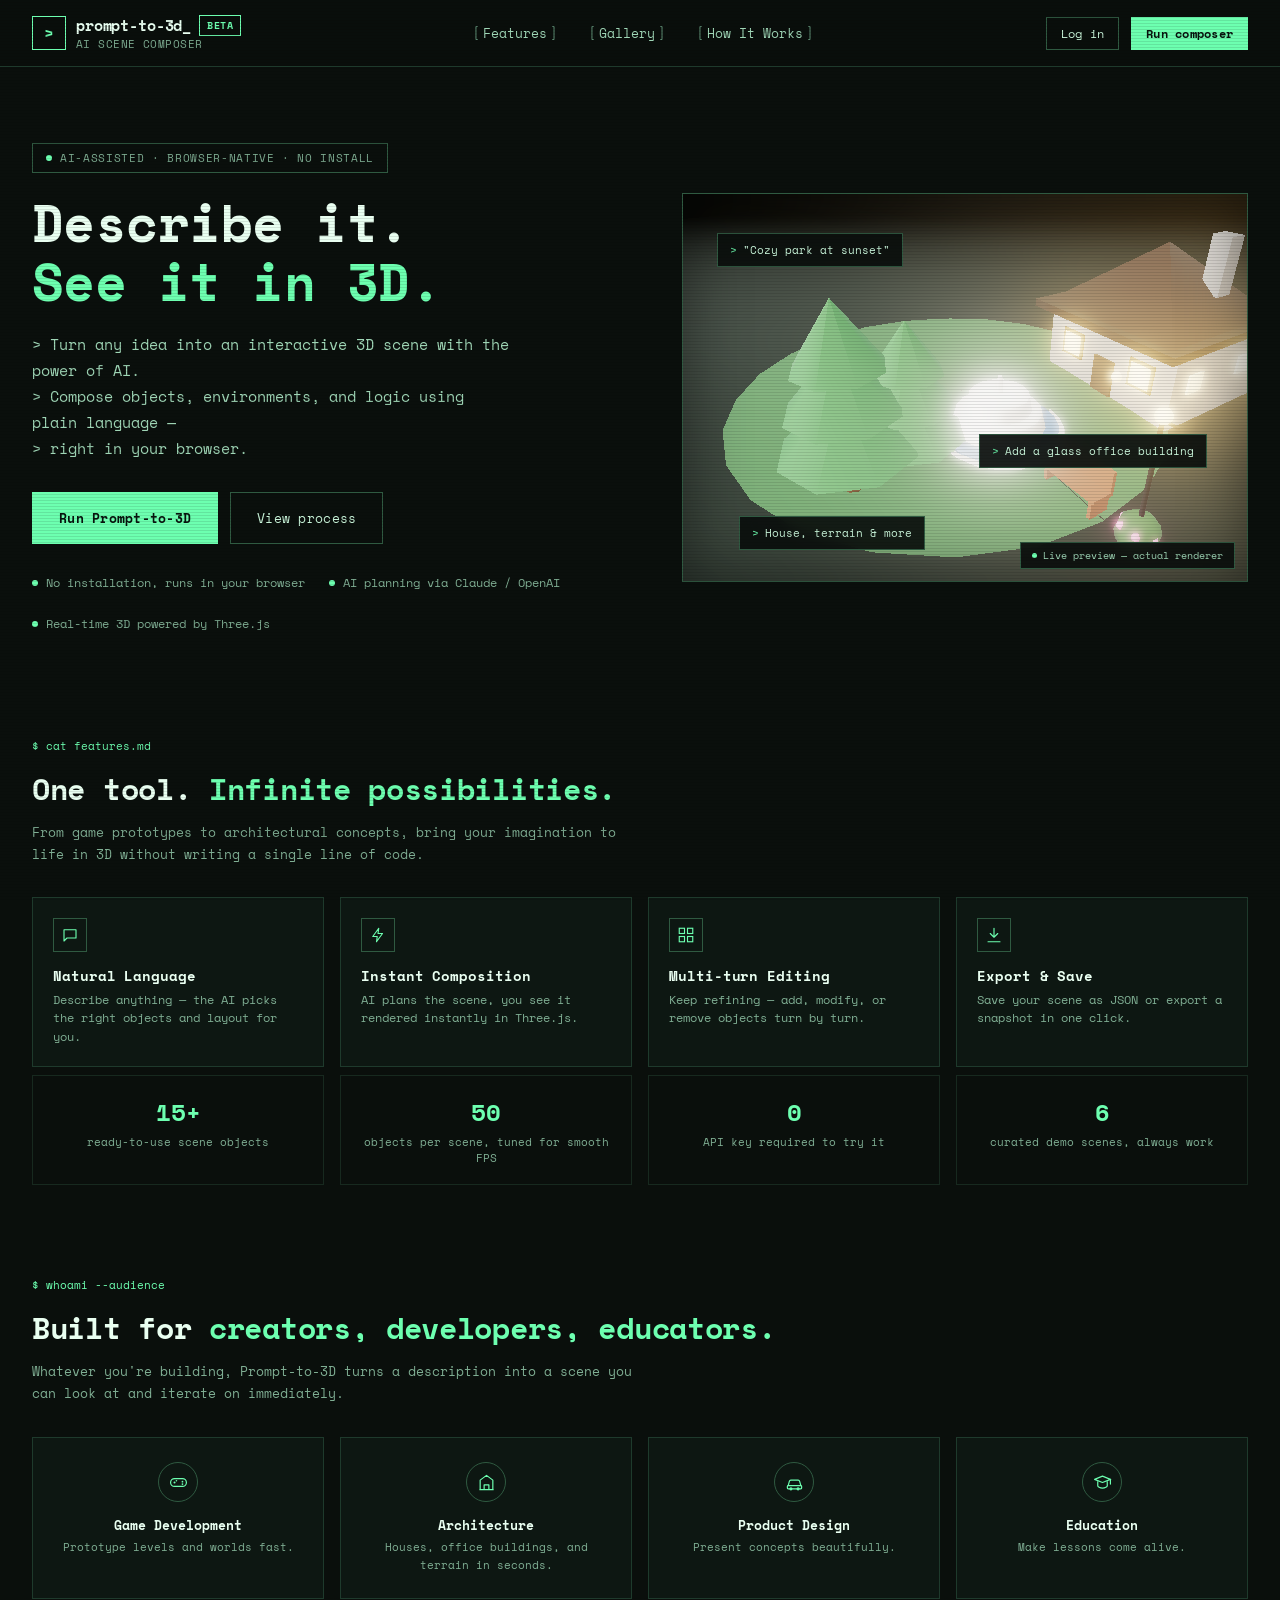
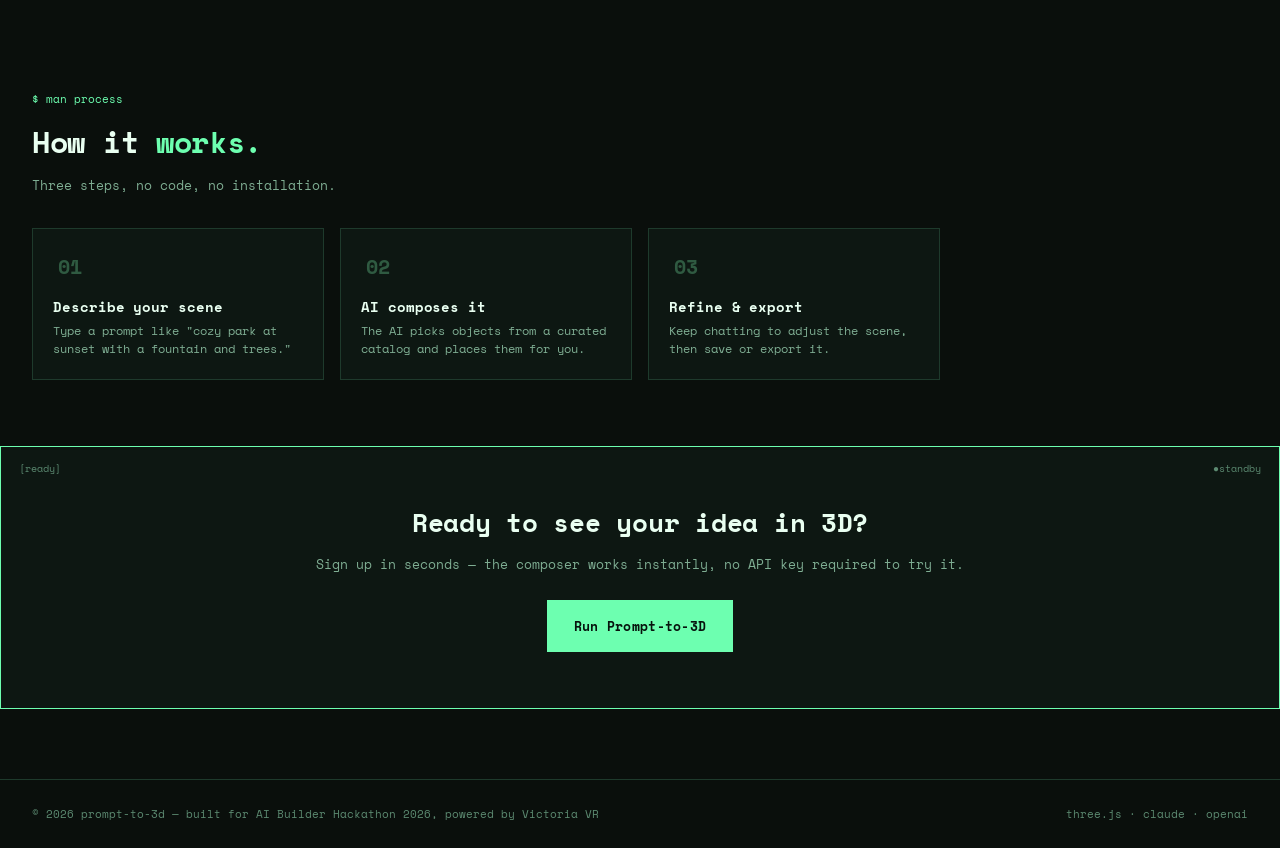
==== commit 73575eed: "Redesign UI in a retro-terminal direction, replacing the generic AI-purple look Full visual reskin o" ====
--- a/public_html/index.html
+++ b/public_html/index.html
@@ -6,6 +6,9 @@
 <title>Prompt-to-3D · Describe it. See it in 3D.</title>
 <meta name="description" content="Turn plain-language prompts into interactive 3D scenes, right in your browser. No installation, no code." />
 <link rel="icon" href="favicon.svg" type="image/svg+xml" />
+<link rel="preconnect" href="https://fonts.googleapis.com" />
+<link rel="preconnect" href="https://fonts.gstatic.com" crossorigin />
+<link href="https://fonts.googleapis.com/css2?family=Space+Mono:wght@400;700&display=swap" rel="stylesheet" />
 <link rel="stylesheet" href="css/style.css" />
 <link rel="stylesheet" href="css/landing.css" />
 </head>
@@ -13,9 +16,9 @@
 
 <nav class="landing-nav">
   <div class="brand">
-    <div class="brand-icon">◆</div>
+    <div class="brand-icon">&gt;</div>
     <div class="brand-text">
-      <div class="brand-name">Prompt-to-3D <span class="badge">BETA</span></div>
+      <div class="brand-name">prompt-to-3d_ <span class="badge">BETA</span></div>
       <div class="brand-sub">AI Scene Composer</div>
     </div>
   </div>
@@ -26,18 +29,18 @@
   </div>
   <div class="landing-nav-right">
     <a href="login.html" class="btn ghost">Log in</a>
-    <a href="login.html" class="btn primary">Try Composer</a>
+    <a href="login.html" class="btn primary">Run composer</a>
   </div>
 </nav>
 
 <section class="hero">
   <div class="hero-copy">
-    <div class="eyebrow"><span class="live-dot"></span> AI POWERED · BROWSER BASED · NO CODE</div>
+    <div class="eyebrow"><span class="live-dot"></span> AI-ASSISTED &middot; BROWSER-NATIVE &middot; NO INSTALL</div>
     <h1>Describe it.<br /><span class="accent">See it in 3D.</span></h1>
-    <p class="lead">Turn any idea into an interactive 3D scene with the power of AI. Compose objects, environments, and logic using plain language — right in your browser.</p>
+    <p class="lead">&gt; Turn any idea into an interactive 3D scene with the power of AI.<br />&gt; Compose objects, environments, and logic using plain language —<br />&gt; right in your browser.</p>
     <div class="hero-ctas">
-      <a href="login.html" class="btn primary large">✨ Try Prompt-to-3D Now</a>
-      <a href="#how" class="btn ghost large">▶ How It Works</a>
+      <a href="login.html" class="btn primary large">Run Prompt-to-3D</a>
+      <a href="#how" class="btn ghost large">View process</a>
     </div>
     <div class="hero-mini-features">
       <span class="mini-feature"><span class="dot"></span>No installation, runs in your browser</span>
@@ -47,34 +50,35 @@
   </div>
   <div class="hero-visual">
     <canvas id="heroCanvas"></canvas>
-    <div class="hero-chip c1"><span class="hero-chip-inner"><span class="spark">✨</span> "Cozy park at sunset"</span></div>
-    <div class="hero-chip c2"><span class="hero-chip-inner"><span class="spark">✨</span> Add a glass office building</span></div>
-    <div class="hero-chip c3"><span class="hero-chip-inner"><span class="spark">✨</span> House, terrain &amp; more</span></div>
+    <div class="hero-chip c1"><span class="hero-chip-inner"><span class="spark">&gt;</span> "Cozy park at sunset"</span></div>
+    <div class="hero-chip c2"><span class="hero-chip-inner"><span class="spark">&gt;</span> Add a glass office building</span></div>
+    <div class="hero-chip c3"><span class="hero-chip-inner"><span class="spark">&gt;</span> House, terrain &amp; more</span></div>
     <div class="hero-live-badge"><span class="live-dot"></span> Live preview — actual renderer</div>
   </div>
 </section>
 
 <section class="section reveal" id="features">
+  <div class="section-kicker">$ cat features.md</div>
   <div class="section-title">One tool. <span class="accent">Infinite possibilities.</span></div>
   <div class="section-sub">From game prototypes to architectural concepts, bring your imagination to life in 3D without writing a single line of code.</div>
   <div class="feature-grid reveal-stagger">
     <div class="feature-card">
-      <div class="fc-icon-badge">💬</div>
+      <div class="fc-icon-badge"><svg width="18" height="18" viewBox="0 0 24 24" fill="none" stroke="currentColor" stroke-width="1.5"><path d="M4 5h16v11H8l-4 4V5z" stroke-linejoin="round"/></svg></div>
       <div class="fc-title">Natural Language</div>
       <div class="fc-sub">Describe anything — the AI picks the right objects and layout for you.</div>
     </div>
     <div class="feature-card">
-      <div class="fc-icon-badge">⚡</div>
+      <div class="fc-icon-badge"><svg width="18" height="18" viewBox="0 0 24 24" fill="none" stroke="currentColor" stroke-width="1.5"><path d="M13 3 5 14h6l-1 7 8-11h-6l1-7z" stroke-linejoin="round"/></svg></div>
       <div class="fc-title">Instant Composition</div>
       <div class="fc-sub">AI plans the scene, you see it rendered instantly in Three.js.</div>
     </div>
     <div class="feature-card">
-      <div class="fc-icon-badge">🧩</div>
+      <div class="fc-icon-badge"><svg width="18" height="18" viewBox="0 0 24 24" fill="none" stroke="currentColor" stroke-width="1.5"><rect x="3" y="3" width="7" height="7"/><rect x="14" y="3" width="7" height="7"/><rect x="3" y="14" width="7" height="7"/><rect x="14" y="14" width="7" height="7"/></svg></div>
       <div class="fc-title">Multi-turn Editing</div>
       <div class="fc-sub">Keep refining — add, modify, or remove objects turn by turn.</div>
     </div>
     <div class="feature-card">
-      <div class="fc-icon-badge">📤</div>
+      <div class="fc-icon-badge"><svg width="18" height="18" viewBox="0 0 24 24" fill="none" stroke="currentColor" stroke-width="1.5"><path d="M12 3v12M7 10l5 5 5-5M4 21h16" stroke-linecap="round" stroke-linejoin="round"/></svg></div>
       <div class="fc-title">Export &amp; Save</div>
       <div class="fc-sub">Save your scene as JSON or export a snapshot in one click.</div>
     </div>
@@ -89,26 +93,27 @@
 </section>
 
 <section class="section reveal" id="usecases">
+  <div class="section-kicker">$ whoami --audience</div>
   <div class="section-title">Built for <span class="accent">creators, developers, educators.</span></div>
   <div class="section-sub">Whatever you're building, Prompt-to-3D turns a description into a scene you can look at and iterate on immediately.</div>
   <div class="usecase-grid reveal-stagger">
     <div class="usecase-card">
-      <div class="uc-icon">🎮</div>
+      <div class="uc-icon"><svg width="19" height="19" viewBox="0 0 24 24" fill="none" stroke="currentColor" stroke-width="1.5"><rect x="2" y="7" width="20" height="10" rx="5"/><circle cx="7" cy="12" r="1.3" fill="currentColor" stroke="none"/><circle cx="9.4" cy="9.7" r="1" fill="currentColor" stroke="none"/><circle cx="17" cy="11" r="1.1" fill="currentColor" stroke="none"/><circle cx="17" cy="14" r="1.1" fill="currentColor" stroke="none"/></svg></div>
       <div class="uc-title">Game Development</div>
       <div class="uc-sub">Prototype levels and worlds fast.</div>
     </div>
     <div class="usecase-card">
-      <div class="uc-icon">🏛️</div>
+      <div class="uc-icon"><svg width="19" height="19" viewBox="0 0 24 24" fill="none" stroke="currentColor" stroke-width="1.5"><path d="M3 21h18M4 21V9l8-6 8 6v12M9 21v-6h6v6" stroke-linejoin="round"/></svg></div>
       <div class="uc-title">Architecture</div>
       <div class="uc-sub">Houses, office buildings, and terrain in seconds.</div>
     </div>
     <div class="usecase-card">
-      <div class="uc-icon">🚗</div>
+      <div class="uc-icon"><svg width="19" height="19" viewBox="0 0 24 24" fill="none" stroke="currentColor" stroke-width="1.5"><path d="M4 16l1.5-5.5A2 2 0 0 1 7.4 9h9.2a2 2 0 0 1 1.9 1.5L20 16" stroke-linejoin="round"/><rect x="3" y="16" width="18" height="4" rx="1"/><circle cx="7.5" cy="20" r="1.2"/><circle cx="16.5" cy="20" r="1.2"/></svg></div>
       <div class="uc-title">Product Design</div>
       <div class="uc-sub">Present concepts beautifully.</div>
     </div>
     <div class="usecase-card">
-      <div class="uc-icon">🎓</div>
+      <div class="uc-icon"><svg width="19" height="19" viewBox="0 0 24 24" fill="none" stroke="currentColor" stroke-width="1.5"><path d="M2 8l10-4 10 4-10 4-10-4z" stroke-linejoin="round"/><path d="M6 10.5V16c0 1.4 2.7 3 6 3s6-1.6 6-3v-5.5" stroke-linejoin="round"/><path d="M22 8v6" stroke-linecap="round"/></svg></div>
       <div class="uc-title">Education</div>
       <div class="uc-sub">Make lessons come alive.</div>
     </div>
@@ -116,21 +121,22 @@
 </section>
 
 <section class="section reveal" id="how">
+  <div class="section-kicker">$ man process</div>
   <div class="section-title">How it <span class="accent">works.</span></div>
   <div class="section-sub">Three steps, no code, no installation.</div>
   <div class="feature-grid reveal-stagger">
     <div class="feature-card">
-      <div class="fc-icon-badge">1️⃣</div>
+      <div class="fc-icon-badge" style="border:none; color:var(--border-bright); font-size:20px; font-weight:700;">01</div>
       <div class="fc-title">Describe your scene</div>
       <div class="fc-sub">Type a prompt like "cozy park at sunset with a fountain and trees."</div>
     </div>
     <div class="feature-card">
-      <div class="fc-icon-badge">2️⃣</div>
+      <div class="fc-icon-badge" style="border:none; color:var(--border-bright); font-size:20px; font-weight:700;">02</div>
       <div class="fc-title">AI composes it</div>
       <div class="fc-sub">The AI picks objects from a curated catalog and places them for you.</div>
     </div>
     <div class="feature-card">
-      <div class="fc-icon-badge">3️⃣</div>
+      <div class="fc-icon-badge" style="border:none; color:var(--border-bright); font-size:20px; font-weight:700;">03</div>
       <div class="fc-title">Refine &amp; export</div>
       <div class="fc-sub">Keep chatting to adjust the scene, then save or export it.</div>
     </div>
@@ -140,12 +146,12 @@
 <div class="cta-band reveal">
   <h2>Ready to see your idea in 3D?</h2>
   <p>Sign up in seconds — the composer works instantly, no API key required to try it.</p>
-  <a href="login.html" class="btn primary large">✨ Try Prompt-to-3D Now</a>
+  <a href="login.html" class="btn primary large">Run Prompt-to-3D</a>
 </div>
 
 <footer class="landing-footer">
-  <span>© 2026 Prompt-to-3D — Built for AI Builder Hackathon 2026, powered by Victoria VR</span>
-  <span>three.js · Claude · OpenAI</span>
+  <span>© 2026 prompt-to-3d — built for AI Builder Hackathon 2026, powered by Victoria VR</span>
+  <span>three.js &middot; claude &middot; openai</span>
 </footer>
 
 <script type="importmap">
--- a/public_html/css/style.css
+++ b/public_html/css/style.css
@@ -1,25 +1,29 @@
 :root {
-  --bg-0: #0a0b10;
-  --bg-1: #10121a;
-  --bg-2: #161925;
-  --bg-3: #1d2130;
-  --bg-4: #242940;
-  --border: #262b3d;
-  --border-soft: #1e2230;
-  --text-0: #f5f6fa;
-  --text-1: #b7bcd0;
-  --text-2: #7d8299;
-  --accent-1: #7c5cff;
-  --accent-2: #4f7dff;
-  --accent-grad: linear-gradient(135deg, var(--accent-1), var(--accent-2));
-  --accent-grad-soft: linear-gradient(135deg, rgba(124,92,255,.16), rgba(79,125,255,.10));
-  --success: #34d399;
-  --danger: #f0576b;
-  --radius: 10px;
-  --shadow-sm: 0 1px 2px rgba(0,0,0,.22);
-  --shadow-md: 0 6px 16px -8px rgba(0,0,0,.35);
-  --shadow-lg: 0 10px 28px -10px rgba(0,0,0,.4);
-  --shadow-glow: 0 0 0 1px rgba(124,92,255,.22), 0 6px 18px -8px rgba(124,92,255,.28);
+  --bg-0: #0a0f0c;
+  --bg-1: #0d1712;
+  --bg-2: #122019;
+  --bg-3: #16281f;
+  --bg-4: #1c3226;
+  --border: #1e3a2c;
+  --border-soft: #17291f;
+  --border-bright: #2f5a41;
+  --text-0: #e9fff1;
+  --text-1: #c9f5da;
+  --text-2: #9fd6b6;
+  --text-3: #7fae93;
+  --text-4: #5c8a71;
+  --accent-1: #6dffb0;
+  --accent-2: #3ecb85;
+  --accent-grad: var(--accent-1);
+  --accent-grad-soft: rgba(109,255,176,.12);
+  --on-accent: #07130d;
+  --success: #6dffb0;
+  --danger: #ff6b5b;
+  --radius: 0px;
+  --shadow-sm: none;
+  --shadow-md: none;
+  --shadow-lg: none;
+  --shadow-glow: 0 0 0 1px rgba(109,255,176,.25);
   --ease: cubic-bezier(.25,.8,.25,1);
   font-size: 14px;
 }
@@ -30,8 +34,8 @@
   margin: 0;
   height: 100%;
   background: var(--bg-0);
-  color: var(--text-0);
-  font-family: -apple-system, BlinkMacSystemFont, "Segoe UI", Inter, Roboto, sans-serif;
+  color: var(--text-1);
+  font-family: 'Space Mono', ui-monospace, 'SFMono-Regular', Menlo, Consolas, monospace;
   overflow: hidden;
   -webkit-font-smoothing: antialiased;
   text-rendering: optimizeLegibility;
@@ -41,12 +45,20 @@
   display: flex;
   flex-direction: column;
   height: 100vh;
+  position: relative;
+}
+/* CRT scanline overlay — decorative, matches the terminal aesthetic across
+   every screen; sits above content but never intercepts input. */
+#app::before {
+  content: ""; position: fixed; inset: 0; z-index: 50; pointer-events: none;
+  background: repeating-linear-gradient(0deg, rgba(0,0,0,.10) 0px, rgba(0,0,0,.10) 1px, transparent 1px, transparent 3px);
+  mix-blend-mode: multiply;
 }
 
 :focus-visible {
   outline: 2px solid var(--accent-1);
   outline-offset: 2px;
-  border-radius: 4px;
+  border-radius: 0;
 }
 
 /* ---------- Top bar ---------- */
@@ -59,70 +71,72 @@
   border-bottom: 1px solid var(--border);
   flex: 0 0 auto;
   position: relative;
-  box-shadow: 0 2px 10px -6px rgba(0,0,0,.4);
   z-index: 3;
 }
 .topbar::after {
   content: ""; position: absolute; left: 0; right: 0; bottom: -1px; height: 1px;
-  background: var(--accent-grad); opacity: .5;
+  background: var(--border-bright);
 }
 .brand { display: flex; align-items: center; gap: 10px; }
 .brand-icon {
-  width: 34px; height: 34px; border-radius: 9px;
-  background: var(--accent-grad);
+  width: 34px; height: 34px; border-radius: 0;
+  background: transparent; border: 1px solid var(--accent-1);
   display: flex; align-items: center; justify-content: center;
-  font-size: 16px; color: white; font-weight: 700;
-  box-shadow: 0 4px 14px -4px rgba(124,92,255,.55);
-}
-.brand-name { font-weight: 700; font-size: 15px; display: flex; align-items: center; gap: 8px; letter-spacing: -.01em; }
-.brand-sub { font-size: 11px; color: var(--text-2); letter-spacing: .04em; text-transform: uppercase; }
+  font-size: 16px; color: var(--accent-1); font-weight: 700;
+}
+.brand-name { font-weight: 700; font-size: 15px; display: flex; align-items: center; gap: 8px; letter-spacing: -.01em; color: var(--text-0); }
+.brand-sub { font-size: 11px; color: var(--text-3); letter-spacing: .04em; text-transform: uppercase; }
 .badge {
-  font-size: 10px; padding: 2px 7px; border-radius: 999px;
+  font-size: 10px; padding: 2px 7px; border-radius: 0;
   border: 1px solid var(--accent-1); color: var(--accent-1);
   text-transform: uppercase; letter-spacing: .05em;
   animation: badgePulse 3s ease-in-out infinite;
 }
 @keyframes badgePulse {
-  0%, 100% { box-shadow: 0 0 0 0 rgba(124,92,255,.35); }
-  50% { box-shadow: 0 0 0 4px rgba(124,92,255,0); }
-}
-.topbar-center { display: flex; gap: 4px; background: var(--bg-2); padding: 4px; border-radius: 10px; }
+  0%, 100% { opacity: 1; } 50% { opacity: .5; }
+}
+.topbar-center { display: flex; gap: 2px; background: var(--bg-2); padding: 2px; border-radius: 0; border: 1px solid var(--border); }
 .tab {
-  background: transparent; border: none; color: var(--text-1);
-  padding: 7px 16px; border-radius: 7px; font-size: 13px; cursor: pointer;
+  background: transparent; border: none; color: var(--text-3);
+  padding: 7px 16px; border-radius: 0; font-size: 12px; cursor: pointer;
+  font-family: inherit; letter-spacing: .03em;
   transition: background .15s var(--ease), color .15s var(--ease);
 }
-.tab:hover:not(.active) { color: var(--text-0); }
-.tab.active { background: var(--bg-3); color: var(--text-0); box-shadow: 0 0 0 1px var(--border); }
+.tab:hover:not(.active) { color: var(--text-1); }
+.tab.active { background: var(--accent-1); color: var(--on-accent); font-weight: 700; }
+.tab::before { content: "[ "; opacity: .55; }
+.tab::after { content: " ]"; opacity: .55; }
 .tab.disabled { cursor: default; }
 .topbar-right { display: flex; gap: 8px; align-items: center; }
 
 .btn {
-  border: 1px solid var(--border);
-  background: var(--bg-2);
-  color: var(--text-0);
+  border: 1px solid var(--border-bright);
+  background: transparent;
+  color: var(--text-1);
   padding: 7px 14px;
-  border-radius: 8px;
-  font-size: 13px;
+  border-radius: 0;
+  font-size: 12px;
+  font-family: inherit;
+  letter-spacing: .02em;
   cursor: pointer;
   display: inline-flex; align-items: center; gap: 6px;
-  transition: background .15s var(--ease), border-color .15s var(--ease), transform .1s var(--ease), box-shadow .15s var(--ease);
-}
-.btn:hover { background: var(--bg-3); border-color: #333a52; }
+  transition: background .15s var(--ease), border-color .15s var(--ease), transform .1s var(--ease), color .15s var(--ease);
+}
+.btn:hover { background: var(--bg-2); border-color: var(--accent-1); color: var(--text-0); }
 .btn:active { transform: scale(.96); }
 .btn.ghost { background: transparent; }
-.btn.small { padding: 5px 10px; font-size: 12px; }
-.btn.icon { width: 32px; height: 32px; padding: 0; justify-content: center; border-radius: 50%; }
-.btn.primary { background: var(--accent-grad); border: none; color: white; font-weight: 600; box-shadow: 0 4px 16px -4px rgba(124,92,255,.5); }
-.btn.primary:hover { box-shadow: 0 6px 22px -4px rgba(124,92,255,.7); filter: brightness(1.06); }
+.btn.small { padding: 5px 10px; font-size: 11px; }
+.btn.icon { width: 32px; height: 32px; padding: 0; justify-content: center; border-radius: 0; }
+.btn.primary { background: var(--accent-1); border: 1px solid var(--accent-1); color: var(--on-accent); font-weight: 700; }
+.btn.primary:hover { background: #86ffc0; border-color: #86ffc0; color: var(--on-accent); }
 .btn:disabled { opacity: .5; cursor: not-allowed; transform: none !important; }
 
-.user-chip { display: flex; align-items: center; gap: 7px; padding: 4px 10px 4px 4px; border-radius: 999px; background: var(--bg-2); border: 1px solid var(--border); }
+.user-chip { display: flex; align-items: center; gap: 7px; padding: 4px 10px 4px 4px; border-radius: 0; background: transparent; border: 1px solid var(--border); }
 .user-chip .user-avatar {
-  width: 22px; height: 22px; border-radius: 50%; background: var(--accent-grad); color: white;
+  width: 22px; height: 22px; border-radius: 50%; background: var(--accent-1); color: var(--on-accent);
   display: flex; align-items: center; justify-content: center; font-size: 11px; font-weight: 700;
 }
-.user-chip .user-name { font-size: 12px; color: var(--text-1); max-width: 110px; overflow: hidden; text-overflow: ellipsis; white-space: nowrap; }
+.user-chip .user-name { font-size: 12px; color: var(--text-2); max-width: 110px; overflow: hidden; text-overflow: ellipsis; white-space: nowrap; }
 
 /* ---------- Workspace grid ---------- */
 .workspace {
@@ -139,27 +153,29 @@
   overflow: hidden;
 }
 
-.chat-panel { background: var(--bg-1); border-right: 1px solid var(--border); box-shadow: 2px 0 10px -6px rgba(0,0,0,.35); z-index: 2; }
-.right-panel { background: var(--bg-1); border-left: 1px solid var(--border); box-shadow: -2px 0 10px -6px rgba(0,0,0,.35); z-index: 2; }
+.chat-panel { background: var(--bg-1); border-right: 1px solid var(--border); z-index: 2; }
+.right-panel { background: var(--bg-1); border-left: 1px solid var(--border); z-index: 2; }
 .viewport-panel { background: var(--bg-0); }
 
 .panel-header {
   display: flex; align-items: center; justify-content: space-between;
   padding: 12px 14px;
-  font-size: 11px; font-weight: 700; letter-spacing: .06em; color: var(--text-2);
+  font-size: 10.5px; font-weight: 700; letter-spacing: .08em; color: var(--text-3);
   border-bottom: 1px solid var(--border-soft);
   flex: 0 0 auto;
 }
+.panel-header span::before { content: "[ "; color: var(--text-4); }
+.panel-header span::after { content: " ]"; color: var(--text-4); }
 .icon-btn {
-  background: transparent; border: 1px solid var(--border); color: var(--text-1);
-  width: 26px; height: 26px; border-radius: 6px; cursor: pointer; font-size: 13px;
+  background: transparent; border: 1px solid var(--border); color: var(--text-2);
+  width: 26px; height: 26px; border-radius: 0; cursor: pointer; font-size: 12px;
+  font-family: inherit;
   transition: color .15s var(--ease), border-color .15s var(--ease), background .15s var(--ease), transform .1s var(--ease);
 }
 .icon-btn:hover { color: var(--text-0); border-color: var(--accent-1); background: var(--bg-2); }
 .icon-btn:active { transform: scale(.92); }
-.icon-btn.tool.active { background: var(--accent-grad); color: white; border-color: transparent; box-shadow: 0 2px 10px -2px rgba(124,92,255,.6); }
-.icon-btn.wide { width: auto; padding: 0 10px; font-size: 11px; font-weight: 600; letter-spacing: .02em; }
-.icon-btn.wide.gpu-active { border-color: var(--accent-1); color: var(--accent-1); }
+.icon-btn.tool.active { background: var(--accent-1); color: var(--on-accent); border-color: var(--accent-1); font-weight: 700; }
+.icon-btn.wide { width: auto; padding: 0 10px; font-size: 10.5px; font-weight: 600; letter-spacing: .04em; }
 
 /* ---------- Chat ---------- */
 .chat-log { flex: 1 1 auto; overflow-y: auto; padding: 14px; display: flex; flex-direction: column; gap: 14px; scroll-behavior: smooth; }
@@ -171,24 +187,24 @@
 .msg-row { display: flex; gap: 8px; }
 .msg.user .msg-row { justify-content: flex-end; }
 .bubble {
-  padding: 10px 13px; border-radius: 12px; font-size: 13px; line-height: 1.5;
-  max-width: 240px; box-shadow: var(--shadow-sm);
-}
-.msg.user .bubble { background: var(--accent-grad); color: white; border-bottom-right-radius: 3px; }
-.msg.assistant .bubble { background: var(--bg-2); color: var(--text-0); border: 1px solid var(--border-soft); border-bottom-left-radius: 3px; }
-.msg-time { font-size: 10px; color: var(--text-2); margin-top: 4px; }
+  padding: 10px 13px; border-radius: 0; font-size: 12.5px; line-height: 1.6;
+  max-width: 240px; border: 1px solid var(--border);
+}
+.msg.user .bubble { background: var(--bg-2); color: var(--text-0); border-color: var(--border-bright); }
+.msg.assistant .bubble { background: transparent; color: var(--text-1); border: 1px solid var(--border-soft); }
+.msg-time { font-size: 10px; color: var(--text-4); margin-top: 4px; }
 .msg.user .msg-time { text-align: right; }
-.msg-meta { font-size: 11px; color: var(--text-2); margin-top: 6px; }
-.msg-error .bubble { border-color: var(--danger); color: #ffc9d1; }
+.msg-meta { font-size: 10.5px; color: var(--text-4); margin-top: 6px; }
+.msg-error .bubble { border-color: var(--danger); color: var(--danger); }
 .avatar {
-  width: 26px; height: 26px; border-radius: 50%; flex: 0 0 auto;
-  background: var(--accent-grad); display: flex; align-items: center; justify-content: center;
-  font-size: 12px; color: white; box-shadow: 0 2px 8px -2px rgba(124,92,255,.6);
+  width: 26px; height: 26px; border-radius: 0; flex: 0 0 auto;
+  background: transparent; border: 1px solid var(--accent-1); display: flex; align-items: center; justify-content: center;
+  font-size: 11px; color: var(--accent-1);
 }
 
 .typing-dots { display: inline-flex; gap: 3px; align-items: center; padding: 3px 0; }
 .typing-dots span {
-  width: 5px; height: 5px; border-radius: 50%; background: var(--text-2);
+  width: 5px; height: 5px; border-radius: 50%; background: var(--text-3);
   animation: typingBounce 1.1s ease-in-out infinite;
 }
 .typing-dots span:nth-child(2) { animation-delay: .15s; }
@@ -196,64 +212,65 @@
 @keyframes typingBounce { 0%, 60%, 100% { transform: translateY(0); opacity: .5; } 30% { transform: translateY(-3px); opacity: 1; } }
 
 .try-prompts { padding: 10px 14px; border-top: 1px solid var(--border-soft); flex: 0 0 auto; }
-.try-prompts-label { font-size: 10px; color: var(--text-2); letter-spacing: .06em; margin-bottom: 8px; }
+.try-prompts-label { font-size: 9.5px; color: var(--text-4); letter-spacing: .08em; margin-bottom: 8px; }
 .try-prompts-row { display: flex; flex-wrap: wrap; gap: 6px; }
 .chip {
-  background: var(--bg-2); border: 1px solid var(--border); color: var(--text-1);
-  padding: 6px 10px; border-radius: 8px; font-size: 11.5px; cursor: pointer;
+  background: transparent; border: 1px solid var(--border-bright); color: var(--text-2);
+  padding: 6px 10px; border-radius: 0; font-size: 11px; font-family: inherit; cursor: pointer;
   transition: border-color .15s var(--ease), color .15s var(--ease), transform .1s var(--ease), background .15s var(--ease);
 }
-.chip:hover { border-color: var(--accent-1); color: var(--text-0); background: var(--bg-3); transform: translateY(-1px); }
+.chip:hover { border-color: var(--accent-1); color: var(--text-0); background: var(--bg-2); transform: translateY(-1px); }
 .chip:active { transform: translateY(0) scale(.97); }
-.chip.surprise { background: var(--accent-grad); color: white; border: none; font-weight: 600; }
+.chip.surprise { background: var(--accent-1); color: var(--on-accent); border-color: var(--accent-1); font-weight: 700; }
 .chip:disabled { opacity: .5; cursor: not-allowed; transform: none; }
 
 .chat-input-row {
   display: flex; gap: 8px; padding: 12px; border-top: 1px solid var(--border-soft); flex: 0 0 auto;
 }
 .chat-input-row input {
-  flex: 1; background: var(--bg-2); border: 1px solid var(--border); border-radius: 9px;
-  color: var(--text-0); padding: 10px 12px; font-size: 13px; outline: none;
+  flex: 1; background: transparent; border: 1px solid var(--border-bright); border-radius: 0;
+  color: var(--text-0); padding: 10px 12px; font-size: 12.5px; font-family: inherit; outline: none;
   transition: border-color .15s var(--ease), box-shadow .15s var(--ease);
 }
-.chat-input-row input:focus { border-color: var(--accent-1); box-shadow: 0 0 0 3px rgba(124,92,255,.15); }
+.chat-input-row input::placeholder { color: var(--text-4); }
+.chat-input-row input:focus { border-color: var(--accent-1); box-shadow: 0 0 0 2px rgba(109,255,176,.15); }
 .send-btn {
-  width: 38px; border: none; border-radius: 9px; background: var(--accent-grad); color: white; cursor: pointer;
-  font-size: 15px; transition: transform .12s var(--ease), box-shadow .15s var(--ease);
-  box-shadow: 0 3px 12px -3px rgba(124,92,255,.6);
-}
-.send-btn:hover:not(:disabled) { transform: translateY(-1px); box-shadow: 0 5px 16px -3px rgba(124,92,255,.8); }
+  width: 38px; border: 1px solid var(--accent-1); border-radius: 0; background: var(--accent-1); color: var(--on-accent); cursor: pointer;
+  font-size: 15px; font-family: inherit; font-weight: 700;
+  transition: transform .12s var(--ease), background .15s var(--ease);
+}
+.send-btn:hover:not(:disabled) { background: #86ffc0; }
 .send-btn:active:not(:disabled) { transform: scale(.94); }
-.send-btn:disabled { opacity: .45; cursor: not-allowed; box-shadow: none; }
+.send-btn:disabled { opacity: .45; cursor: not-allowed; }
 
 /* ---------- Viewport ---------- */
 .viewport-toolbar {
   display: flex; align-items: center; gap: 8px; padding: 8px 12px;
   border-bottom: 1px solid var(--border-soft); flex: 0 0 auto;
 }
-.select.small { background: var(--bg-2); color: var(--text-0); border: 1px solid var(--border); border-radius: 7px; padding: 5px 8px; font-size: 12px; cursor: pointer; }
+.select.small { background: transparent; color: var(--text-1); border: 1px solid var(--border-bright); border-radius: 0; padding: 5px 8px; font-size: 11px; font-family: inherit; cursor: pointer; }
 .toolbar-sep { width: 1px; height: 20px; background: var(--border); margin: 0 4px; }
 .toolbar-spacer { flex: 1; }
 .perf-badge {
-  background: var(--bg-2); border: 1px solid var(--border); padding: 4px 10px; border-radius: 7px;
-  font-size: 11px; color: var(--success); display: inline-flex; align-items: center; gap: 6px;
+  background: transparent; border: 1px solid var(--border); padding: 4px 10px; border-radius: 0;
+  font-size: 11px; color: var(--accent-1); display: inline-flex; align-items: center; gap: 6px;
   font-variant-numeric: tabular-nums;
 }
-.perf-badge::before { content: ""; width: 6px; height: 6px; border-radius: 50%; background: var(--success); box-shadow: 0 0 6px var(--success); }
-
-#canvasWrap { position: relative; flex: 1 1 auto; min-height: 0; }
+.perf-badge::before { content: ""; width: 6px; height: 6px; border-radius: 50%; background: var(--accent-1); }
+
+#canvasWrap { position: relative; flex: 1 1 auto; min-height: 0; background: var(--bg-1); }
 #scene3d { width: 100%; height: 100%; display: block; }
 
 .loading-overlay {
-  position: absolute; inset: 0; background: rgba(10,11,16,.72); backdrop-filter: blur(2px);
+  position: absolute; inset: 0; background: rgba(10,15,12,.8); backdrop-filter: blur(2px);
   display: flex; flex-direction: column; align-items: center; justify-content: center; gap: 12px;
-  color: var(--text-1); font-size: 13px; z-index: 5;
+  color: var(--text-2); font-size: 12.5px; z-index: 5;
   opacity: 0; visibility: hidden; transition: opacity .2s var(--ease), visibility .2s var(--ease);
 }
 .loading-overlay.visible { opacity: 1; visibility: visible; }
 .spinner {
-  width: 30px; height: 30px; border-radius: 50%;
-  border: 3px solid var(--border); border-top-color: var(--accent-1);
+  width: 26px; height: 26px; border-radius: 50%;
+  border: 2px solid var(--border); border-top-color: var(--accent-1);
   animation: spin 0.8s linear infinite;
 }
 @keyframes spin { to { transform: rotate(360deg); } }
@@ -264,10 +281,10 @@
   pointer-events: none; transition: opacity .2s var(--ease);
 }
 .empty-state.hidden { opacity: 0; pointer-events: none; display: none; }
-.empty-icon { font-size: 30px; color: var(--accent-1); animation: floatIcon 3.2s ease-in-out infinite; filter: drop-shadow(0 0 10px rgba(124,92,255,.5)); }
-@keyframes floatIcon { 0%, 100% { transform: translateY(0) rotate(0deg); } 50% { transform: translateY(-8px) rotate(8deg); } }
-.empty-title { font-size: 20px; font-weight: 700; color: var(--text-0); letter-spacing: -.01em; }
-.empty-sub { font-size: 13px; color: var(--text-2); max-width: 340px; line-height: 1.5; }
+.empty-icon { font-size: 26px; color: var(--accent-1); animation: floatIcon 3.2s ease-in-out infinite; }
+@keyframes floatIcon { 0%, 100% { transform: translateY(0); opacity: .7; } 50% { transform: translateY(-8px); opacity: 1; } }
+.empty-title { font-size: 17px; font-weight: 700; color: var(--text-0); letter-spacing: -.01em; }
+.empty-sub { font-size: 12px; color: var(--text-3); max-width: 340px; line-height: 1.6; }
 
 /* ---------- Add to scene ---------- */
 .add-to-scene {
@@ -275,65 +292,68 @@
   padding: 10px 12px; max-height: 190px; display: flex; flex-direction: column;
 }
 .ats-header { display: flex; align-items: center; justify-content: space-between; margin-bottom: 8px; }
-.ats-title { font-size: 11px; font-weight: 700; letter-spacing: .06em; color: var(--text-2); }
+.ats-title { font-size: 10.5px; font-weight: 700; letter-spacing: .08em; color: var(--text-3); }
+.ats-title::before { content: "[ "; color: var(--text-4); }
+.ats-title::after { content: " ]"; color: var(--text-4); }
 .ats-search {
-  background: var(--bg-2); border: 1px solid var(--border); border-radius: 7px;
-  color: var(--text-0); padding: 5px 9px; font-size: 12px; width: 180px; outline: none;
+  background: transparent; border: 1px solid var(--border-bright); border-radius: 0;
+  color: var(--text-1); padding: 5px 9px; font-size: 11px; font-family: inherit; width: 180px; outline: none;
   transition: border-color .15s var(--ease), box-shadow .15s var(--ease);
 }
-.ats-search:focus { border-color: var(--accent-1); box-shadow: 0 0 0 3px rgba(124,92,255,.15); }
+.ats-search::placeholder { color: var(--text-4); }
+.ats-search:focus { border-color: var(--accent-1); box-shadow: 0 0 0 2px rgba(109,255,176,.15); }
 .ats-search.wide { width: calc(100% - 28px); margin: 0 14px 10px; }
 .ats-tabs { display: flex; gap: 6px; margin-bottom: 8px; flex-wrap: wrap; }
 .ats-tab {
-  background: transparent; border: 1px solid transparent; color: var(--text-2);
-  padding: 4px 4px; font-size: 12px; cursor: pointer; border-bottom: 2px solid transparent;
+  background: transparent; border: 1px solid transparent; color: var(--text-4);
+  padding: 4px 4px; font-size: 11px; font-family: inherit; cursor: pointer; border-bottom: 2px solid transparent;
   transition: color .15s var(--ease), border-color .15s var(--ease);
 }
-.ats-tab:hover { color: var(--text-1); }
-.ats-tab.active { color: var(--text-0); border-bottom-color: var(--accent-1); }
+.ats-tab:hover { color: var(--text-2); }
+.ats-tab.active { color: var(--accent-1); border-bottom-color: var(--accent-1); }
 .ats-grid { display: grid; grid-template-columns: repeat(auto-fill, minmax(78px, 1fr)); gap: 8px; overflow-y: auto; }
 .ats-card {
-  background: var(--bg-2); border: 1px solid var(--border); border-radius: 9px;
-  padding: 8px 6px; text-align: center; cursor: pointer; font-size: 11px; color: var(--text-1);
+  background: transparent; border: 1px solid var(--border); border-radius: 0;
+  padding: 8px 6px; text-align: center; cursor: pointer; font-size: 11px; color: var(--text-2);
   transform-style: preserve-3d; will-change: transform; --lift: 0px;
   transform: perspective(500px) translateY(var(--lift)) rotateX(var(--rot-x, 0deg)) rotateY(var(--rot-y, 0deg)) scale(var(--tilt-scale, 1));
-  transition: border-color .15s var(--ease), color .15s var(--ease), transform .12s var(--ease), box-shadow .15s var(--ease), background .15s var(--ease);
-}
-.ats-card:hover { border-color: var(--accent-1); color: var(--text-0); background: var(--bg-3); box-shadow: var(--shadow-md); --lift: -2px; }
+  transition: border-color .15s var(--ease), color .15s var(--ease), transform .12s var(--ease), background .15s var(--ease);
+}
+.ats-card:hover { border-color: var(--accent-1); color: var(--text-0); background: var(--bg-2); --lift: -2px; }
 .ats-card:active { --lift: 0px; transform: perspective(500px) scale(.97); }
-.ats-card .icon { font-size: 20px; display: block; margin-bottom: 4px; transition: transform .15s var(--ease); }
+.ats-card .icon { font-size: 18px; display: block; margin-bottom: 4px; transition: transform .15s var(--ease); }
 .ats-card:hover .icon { transform: scale(1.12); }
-.ats-card .name { font-weight: 600; color: var(--text-0); display: block; text-transform: capitalize; }
-.ats-card .desc { display: block; font-size: 9.5px; color: var(--text-2); margin-top: 2px; }
+.ats-card .name { font-weight: 700; color: var(--text-0); display: block; text-transform: lowercase; }
+.ats-card .desc { display: block; font-size: 9px; color: var(--text-4); margin-top: 2px; }
 .ats-card.just-added { animation: cardAdded .5s var(--ease); }
-@keyframes cardAdded { 0% { box-shadow: 0 0 0 0 rgba(124,92,255,.6); } 100% { box-shadow: 0 0 0 8px rgba(124,92,255,0); } }
+@keyframes cardAdded { 0% { box-shadow: 0 0 0 0 rgba(109,255,176,.6); } 100% { box-shadow: 0 0 0 8px rgba(109,255,176,0); } }
 
 /* ---------- Right panel: outliner + properties ---------- */
 .outliner-list { overflow-y: auto; flex: 0 1 auto; max-height: 34vh; padding: 4px 8px 8px; }
 .outliner-item {
-  display: flex; align-items: center; gap: 8px; padding: 6px 8px; border-radius: 7px;
-  font-size: 12.5px; color: var(--text-1); cursor: pointer;
+  display: flex; align-items: center; gap: 8px; padding: 6px 8px; border-radius: 0;
+  font-size: 12px; color: var(--text-2); cursor: pointer;
   transition: background .12s var(--ease), color .12s var(--ease);
   animation: msgIn .2s var(--ease) both;
 }
 .outliner-item:hover { background: var(--bg-2); }
-.outliner-item.selected { background: var(--bg-3); color: var(--text-0); box-shadow: inset 2px 0 0 var(--accent-1); }
-.outliner-item .oi-icon { font-size: 13px; }
+.outliner-item.selected { background: var(--bg-2); color: var(--text-0); box-shadow: inset 2px 0 0 var(--accent-1); }
+.outliner-item .oi-icon { font-size: 12px; }
 .outliner-item .oi-name { flex: 1; overflow: hidden; text-overflow: ellipsis; white-space: nowrap; }
-.outliner-item .oi-remove { opacity: 0; background: none; border: none; color: var(--danger); cursor: pointer; font-size: 13px; transition: opacity .12s var(--ease), transform .12s var(--ease); }
+.outliner-item .oi-remove { opacity: 0; background: none; border: none; color: var(--danger); cursor: pointer; font-size: 11px; font-family: inherit; transition: opacity .12s var(--ease), transform .12s var(--ease); }
 .outliner-item:hover .oi-remove { opacity: 1; }
 .outliner-item .oi-remove:hover { transform: scale(1.2); }
-.outliner-empty { padding: 18px 10px; text-align: center; color: var(--text-2); font-size: 12px; }
+.outliner-empty { padding: 18px 10px; text-align: center; color: var(--text-4); font-size: 11.5px; }
 
 .props-header { border-top: 1px solid var(--border-soft); }
 .properties-body { flex: 1 1 auto; overflow-y: auto; padding: 12px 14px; }
-.props-empty { color: var(--text-2); font-size: 12.5px; }
-.prop-group-title { font-size: 11px; color: var(--text-2); letter-spacing: .05em; margin: 12px 0 6px; text-transform: uppercase; }
+.props-empty { color: var(--text-4); font-size: 12px; }
+.prop-group-title { font-size: 10px; color: var(--text-4); letter-spacing: .07em; margin: 12px 0 6px; text-transform: uppercase; }
 .prop-row { display: flex; align-items: center; justify-content: space-between; gap: 8px; margin-bottom: 8px; }
-.prop-row label { font-size: 12px; color: var(--text-1); text-transform: capitalize; }
+.prop-row label { font-size: 11.5px; color: var(--text-2); text-transform: lowercase; }
 .prop-row input[type="number"], .prop-row select {
-  background: var(--bg-2); border: 1px solid var(--border); color: var(--text-0);
-  border-radius: 6px; padding: 4px 6px; font-size: 12px; width: 110px;
+  background: transparent; border: 1px solid var(--border-bright); color: var(--text-0);
+  border-radius: 0; padding: 4px 6px; font-size: 11.5px; font-family: inherit; width: 110px;
   transition: border-color .15s var(--ease);
 }
 .prop-row input[type="number"]:focus, .prop-row select:focus { border-color: var(--accent-1); }
@@ -350,26 +370,27 @@
   display: flex; flex-direction: column; gap: 8px; z-index: 100; pointer-events: none;
 }
 .toast {
-  background: var(--bg-3); border: 1px solid var(--border); color: var(--text-0);
-  padding: 9px 16px; border-radius: 999px; font-size: 12.5px; box-shadow: var(--shadow-md);
+  background: var(--bg-2); border: 1px solid var(--accent-1); color: var(--text-0);
+  padding: 9px 16px; border-radius: 0; font-size: 12px; font-family: inherit;
   animation: toastIn .25s var(--ease), toastOut .25s var(--ease) 2.4s forwards;
 }
+.toast::before { content: "> "; color: var(--accent-1); }
 @keyframes toastIn { from { opacity: 0; transform: translateY(8px); } to { opacity: 1; transform: translateY(0); } }
 @keyframes toastOut { to { opacity: 0; transform: translateY(-6px); } }
 
 /* ---------- Status bar ---------- */
 .statusbar {
   flex: 0 0 auto; display: flex; justify-content: space-between; align-items: center;
-  padding: 6px 16px; font-size: 11px; color: var(--text-2);
+  padding: 6px 16px; font-size: 10.5px; color: var(--text-4);
   background: var(--bg-1); border-top: 1px solid var(--border);
 }
-.statusbar-right { color: var(--text-2); }
-#sourceTag { color: var(--accent-2); font-weight: 600; }
+.statusbar-right { color: var(--text-4); }
+#sourceTag { color: var(--accent-1); font-weight: 700; }
 
 /* scrollbars */
 ::-webkit-scrollbar { width: 8px; height: 8px; }
-::-webkit-scrollbar-thumb { background: var(--border); border-radius: 4px; }
-::-webkit-scrollbar-thumb:hover { background: #333a52; }
+::-webkit-scrollbar-thumb { background: var(--border-bright); border-radius: 0; }
+::-webkit-scrollbar-thumb:hover { background: var(--accent-2); }
 ::-webkit-scrollbar-track { background: transparent; }
 
 @media (prefers-reduced-motion: reduce) {
--- a/public_html/css/landing.css
+++ b/public_html/css/landing.css
@@ -6,47 +6,49 @@
   overflow: auto;
   height: auto;
   min-height: 100vh;
+  font-family: 'Space Mono', ui-monospace, 'SFMono-Regular', Menlo, Consolas, monospace;
 }
 
 a { text-decoration: none; }
-::selection { background: rgba(124,92,255,.35); color: #fff; }
-
-/* Ambient background glow shared by both pages */
+::selection { background: rgba(109,255,176,.28); color: #fff; }
+
+/* Ambient background + CRT scanlines shared by both pages */
 body.landing-body, body.auth-body {
-  background:
-    radial-gradient(700px 420px at 12% 0%, rgba(124,92,255,.10), transparent 60%),
-    radial-gradient(600px 380px at 88% 8%, rgba(79,125,255,.08), transparent 55%),
-    var(--bg-0);
+  background: var(--bg-0);
+  position: relative;
+}
+body.landing-body::before, body.auth-body::before {
+  content: ""; position: fixed; inset: 0; z-index: 50; pointer-events: none;
+  background: repeating-linear-gradient(0deg, rgba(0,0,0,.10) 0px, rgba(0,0,0,.10) 1px, transparent 1px, transparent 3px);
+  mix-blend-mode: multiply;
 }
 
 /* ---------- Landing page ---------- */
 .landing-nav {
   display: flex; align-items: center; justify-content: space-between;
-  padding: 14px 32px; border-bottom: 1px solid transparent;
-  background: rgba(16,18,26,.72);
-  backdrop-filter: blur(10px) saturate(1.2);
-  -webkit-backdrop-filter: blur(10px) saturate(1.2);
+  padding: 14px 32px; border-bottom: 1px solid var(--border);
+  background: rgba(10,15,12,.85);
+  backdrop-filter: blur(10px) saturate(1.1);
+  -webkit-backdrop-filter: blur(10px) saturate(1.1);
   position: sticky; top: 0; z-index: 20;
-  transition: background .25s var(--ease), border-color .25s var(--ease), box-shadow .25s var(--ease);
+  transition: background .25s var(--ease), border-color .25s var(--ease);
 }
 /* Elevated state once the page has scrolled past the hero — a subtle cue
    (not just a static bar) that the page has depth, toggled by parallax.js. */
 .landing-nav.scrolled {
-  background: rgba(13,15,22,.92); border-bottom-color: var(--border);
-  box-shadow: 0 8px 24px -12px rgba(0,0,0,.5);
+  background: rgba(10,15,12,.96); border-bottom-color: var(--border-bright);
 }
 .landing-nav .brand { display: flex; align-items: center; gap: 10px; }
 .landing-nav-links { display: flex; gap: 30px; }
 .landing-nav-links a {
-  color: var(--text-1); font-size: 13.5px; position: relative; padding: 4px 0;
+  color: var(--text-2); font-size: 12.5px; position: relative; padding: 4px 0;
   transition: color .15s var(--ease);
 }
+.landing-nav-links a::before { content: "["; color: var(--text-4); margin-right: 3px; }
 .landing-nav-links a::after {
-  content: ""; position: absolute; left: 0; right: 100%; bottom: 0; height: 1.5px;
-  background: var(--accent-grad); transition: right .2s var(--ease);
-}
-.landing-nav-links a:hover { color: var(--text-0); }
-.landing-nav-links a:hover::after { right: 0; }
+  content: "]"; color: var(--text-4); margin-left: 3px;
+}
+.landing-nav-links a:hover { color: var(--accent-1); }
 .landing-nav-right { display: flex; align-items: center; gap: 12px; }
 
 .hero {
@@ -55,23 +57,24 @@
   position: relative;
 }
 .eyebrow {
-  display: inline-flex; align-items: center; gap: 8px; font-size: 11px; letter-spacing: .08em;
-  color: var(--accent-1); text-transform: uppercase; margin-bottom: 20px;
-  border: 1px solid rgba(124,92,255,.35); padding: 6px 13px; border-radius: 999px;
-  background: var(--accent-grad-soft);
-}
-.eyebrow .live-dot { width: 6px; height: 6px; border-radius: 50%; background: var(--success); box-shadow: 0 0 6px var(--success); animation: livePulse 1.8s ease-in-out infinite; }
+  display: inline-flex; align-items: center; gap: 8px; font-size: 11px; letter-spacing: .06em;
+  color: var(--text-3); text-transform: uppercase; margin-bottom: 20px;
+  border: 1px solid var(--border-bright); padding: 6px 13px; border-radius: 0;
+  background: transparent;
+}
+.eyebrow .live-dot { width: 6px; height: 6px; border-radius: 50%; background: var(--success); animation: livePulse 1.8s ease-in-out infinite; }
 @keyframes livePulse { 0%, 100% { opacity: 1; } 50% { opacity: .35; } }
 
 .hero h1 {
-  font-size: 56px; line-height: 1.06; margin: 0 0 20px; font-weight: 800; letter-spacing: -.02em;
+  font-size: 52px; line-height: 1.14; margin: 0 0 20px; font-weight: 700; letter-spacing: -.01em;
+  color: var(--text-0);
 }
 .hero h1 .accent {
-  background: var(--accent-grad); -webkit-background-clip: text; background-clip: text; color: transparent;
-}
-.hero p.lead { color: var(--text-1); font-size: 16.5px; line-height: 1.65; max-width: 480px; margin-bottom: 30px; }
+  color: var(--accent-1);
+}
+.hero p.lead { color: var(--text-2); font-size: 14.5px; line-height: 1.8; max-width: 480px; margin-bottom: 30px; }
 .hero-ctas { display: flex; gap: 12px; margin-bottom: 30px; flex-wrap: wrap; }
-.btn.large { padding: 14px 24px; font-size: 14.5px; border-radius: 11px; }
+.btn.large { padding: 15px 26px; font-size: 13px; border-radius: 0; }
 
 /* Landing-only button polish — a diagonal sheen that sweeps across on
    hover, plus a slight lift, layered on top of the shared .btn styles from
@@ -79,19 +82,19 @@
    the marketing/auth pages load). */
 .landing-body .btn.primary, .auth-body .btn.primary {
   position: relative; overflow: hidden;
-  transition: background .15s var(--ease), border-color .15s var(--ease), transform .18s var(--ease), box-shadow .18s var(--ease), filter .18s var(--ease);
+  transition: background .15s var(--ease), border-color .15s var(--ease), transform .18s var(--ease), filter .18s var(--ease);
 }
 .landing-body .btn.primary::before, .auth-body .btn.primary::before {
   content: ""; position: absolute; inset: 0; pointer-events: none;
-  background: linear-gradient(115deg, transparent 30%, rgba(255,255,255,.35) 48%, transparent 66%);
+  background: linear-gradient(115deg, transparent 30%, rgba(255,255,255,.3) 48%, transparent 66%);
   transform: translateX(-120%); transition: transform .55s var(--ease);
 }
 .landing-body .btn.primary:hover, .auth-body .btn.primary:hover { transform: translateY(-1.5px); }
 .landing-body .btn.primary:hover::before, .auth-body .btn.primary:hover::before { transform: translateX(120%); }
 .landing-body .btn.primary:active, .auth-body .btn.primary:active { transform: translateY(0) scale(.97); }
 .hero-mini-features { display: flex; gap: 24px; flex-wrap: wrap; }
-.mini-feature { display: flex; align-items: center; gap: 8px; font-size: 12.5px; color: var(--text-2); }
-.mini-feature .dot { width: 6px; height: 6px; border-radius: 50%; background: var(--accent-1); box-shadow: 0 0 6px rgba(124,92,255,.6); }
+.mini-feature { display: flex; align-items: center; gap: 8px; font-size: 11.5px; color: var(--text-3); }
+.mini-feature .dot { width: 6px; height: 6px; border-radius: 50%; background: var(--accent-1); }
 
 .hero-copy {
   transform: translateY(var(--ty, 0px));
@@ -99,17 +102,16 @@
 }
 
 .hero-visual {
-  border: 1px solid var(--border); border-radius: 18px; overflow: hidden;
+  border: 1px solid var(--border-bright); border-radius: 0; overflow: hidden;
   background: var(--bg-2); aspect-ratio: 16/11; position: relative;
-  box-shadow: var(--shadow-glow), var(--shadow-md);
   transform-style: preserve-3d; will-change: transform;
   transform: translateY(var(--ty, 0px)) perspective(1400px)
     rotateX(var(--rot-x, 0deg)) rotateY(var(--rot-y, 0deg)) scale(var(--tilt-scale, 1));
   transition: transform .12s var(--ease);
 }
 .hero-visual::before {
-  content: ""; position: absolute; inset: 0; z-index: 2; pointer-events: none; border-radius: 18px;
-  box-shadow: inset 0 0 60px rgba(0,0,0,.5), inset 0 40px 70px -40px rgba(124,92,255,.25);
+  content: ""; position: absolute; inset: 0; z-index: 2; pointer-events: none;
+  box-shadow: inset 0 0 60px rgba(0,0,0,.5);
 }
 .hero-visual canvas {
   width: 100%; height: 100%; display: block;
@@ -120,9 +122,9 @@
 /* Skeleton shimmer shown until the first real frame renders (see
    landing-preview.js) — avoids a blank canvas flash on load. */
 .hero-visual::after {
-  content: ""; position: absolute; inset: 0; z-index: 1; border-radius: 18px;
+  content: ""; position: absolute; inset: 0; z-index: 1;
   background:
-    linear-gradient(100deg, transparent 30%, rgba(124,92,255,.14) 48%, transparent 66%),
+    linear-gradient(100deg, transparent 30%, rgba(109,255,176,.12) 48%, transparent 66%),
     var(--bg-2);
   background-size: 200% 100%, 100% 100%;
   animation: heroSkeletonShimmer 1.6s ease-in-out infinite;
@@ -143,10 +145,10 @@
   transition: transform .08s linear;
 }
 .hero-chip-inner {
-  background: rgba(16,18,26,.88);
-  border: 1px solid var(--border); border-radius: 10px; padding: 8px 12px;
-  font-size: 11.5px; color: var(--text-0); backdrop-filter: blur(6px);
-  box-shadow: var(--shadow-sm); display: flex; align-items: center; gap: 6px;
+  background: rgba(10,15,12,.92);
+  border: 1px solid var(--border-bright); border-radius: 0; padding: 8px 12px;
+  font-size: 11px; color: var(--text-1); backdrop-filter: blur(6px);
+  display: flex; align-items: center; gap: 6px;
   opacity: 0; animation: chipIn .5s var(--ease) forwards, chipFloat 4.5s ease-in-out infinite;
 }
 .hero-chip .spark { color: var(--accent-1); }
@@ -161,78 +163,80 @@
 
 .hero-live-badge {
   position: absolute; bottom: 12px; right: 12px; z-index: 3;
-  background: rgba(16,18,26,.88); border: 1px solid var(--border); border-radius: 999px;
-  padding: 5px 11px; font-size: 10.5px; color: var(--text-1); display: flex; align-items: center; gap: 6px;
+  background: rgba(10,15,12,.92); border: 1px solid var(--border-bright); border-radius: 0;
+  padding: 5px 11px; font-size: 10px; color: var(--text-2); display: flex; align-items: center; gap: 6px;
   backdrop-filter: blur(6px);
 }
-.hero-live-badge .live-dot { width: 5px; height: 5px; border-radius: 50%; background: var(--success); box-shadow: 0 0 5px var(--success); animation: livePulse 1.8s ease-in-out infinite; }
+.hero-live-badge .live-dot { width: 5px; height: 5px; border-radius: 50%; background: var(--success); animation: livePulse 1.8s ease-in-out infinite; }
 
 .section { max-width: 1280px; margin: 0 auto; padding: 46px 32px; }
-.section-title { font-size: 28px; font-weight: 800; margin-bottom: 10px; letter-spacing: -.01em; }
-.section-title .accent { color: var(--accent-2); }
-.section-sub { color: var(--text-2); font-size: 14px; margin-bottom: 32px; max-width: 600px; line-height: 1.6; }
+.section-kicker { font-size: 10.5px; color: var(--accent-1); margin-bottom: 12px; }
+.section-title { font-size: 30px; font-weight: 700; margin-bottom: 10px; letter-spacing: -.01em; color: var(--text-0); }
+.section-title .accent { color: var(--accent-1); }
+.section-sub { color: var(--text-3); font-size: 13px; margin-bottom: 32px; max-width: 600px; line-height: 1.7; }
 
 .feature-grid { display: grid; grid-template-columns: repeat(4, 1fr); gap: 16px; }
 .feature-card {
-  background: var(--bg-2); border: 1px solid var(--border); border-radius: 14px; padding: 20px;
+  background: var(--bg-1); border: 1px solid var(--border); border-radius: 0; padding: 20px;
   transform-style: preserve-3d; will-change: transform;
   transform: perspective(700px) rotateX(var(--rot-x, 0deg)) rotateY(var(--rot-y, 0deg)) scale(var(--tilt-scale, 1));
-  transition: transform .15s var(--ease), border-color .18s var(--ease), box-shadow .18s var(--ease), background .18s var(--ease);
-}
-.feature-card:hover { border-color: rgba(124,92,255,.4); box-shadow: var(--shadow-md); background: var(--bg-3); }
+  transition: transform .15s var(--ease), border-color .18s var(--ease), background .18s var(--ease);
+}
+.feature-card:hover { border-color: var(--accent-1); background: var(--bg-2); }
 .fc-icon-badge {
-  width: 38px; height: 38px; border-radius: 11px; display: flex; align-items: center; justify-content: center;
-  font-size: 18px; margin-bottom: 14px; background: var(--accent-grad-soft); border: 1px solid rgba(124,92,255,.25);
-}
-.feature-card .fc-title { font-weight: 700; font-size: 14.5px; margin-bottom: 5px; letter-spacing: -.005em; }
-.feature-card .fc-sub { color: var(--text-2); font-size: 12.5px; line-height: 1.55; }
+  width: 34px; height: 34px; border-radius: 0; display: flex; align-items: center; justify-content: center;
+  font-size: 16px; margin-bottom: 14px; background: transparent; border: 1px solid var(--border-bright); color: var(--accent-1);
+}
+.feature-card .fc-title { font-weight: 700; font-size: 13.5px; margin-bottom: 5px; letter-spacing: -.005em; color: var(--text-0); }
+.feature-card .fc-sub { color: var(--text-3); font-size: 11.5px; line-height: 1.6; }
 
 .usecase-grid { display: grid; grid-template-columns: repeat(4, 1fr); gap: 16px; }
 .usecase-card {
-  border-radius: 14px; overflow: hidden; border: 1px solid var(--border); background: var(--bg-2);
-  padding: 22px 18px; text-align: center;
-  transform-style: preserve-3d; will-change: transform;
-  transform: perspective(700px) rotateX(var(--rot-x, 0deg)) rotateY(var(--rot-y, 0deg)) scale(var(--tilt-scale, 1));
-  transition: transform .15s var(--ease), border-color .18s var(--ease), box-shadow .18s var(--ease);
-}
-.usecase-card:hover { border-color: rgba(124,92,255,.4); box-shadow: var(--shadow-md); }
-.usecase-card .uc-icon {
-  width: 46px; height: 46px; margin: 0 auto 12px; border-radius: 50%;
-  display: flex; align-items: center; justify-content: center; font-size: 21px;
-  background: var(--accent-grad-soft); border: 1px solid rgba(124,92,255,.25);
-}
-.usecase-card .uc-title { font-weight: 700; font-size: 13.5px; }
-.usecase-card .uc-sub { color: var(--text-2); font-size: 12px; margin-top: 4px; line-height: 1.5; }
-
-.stats-row { display: grid; grid-template-columns: repeat(4, 1fr); gap: 16px; margin-top: 8px; }
-.stat-card {
-  text-align: center; padding: 18px 10px; border-radius: 12px; border: 1px solid var(--border-soft);
+  border-radius: 0; overflow: hidden; border: 1px solid var(--border); background: var(--bg-1);
+  padding: 24px 18px; text-align: center;
   transform-style: preserve-3d; will-change: transform;
   transform: perspective(700px) rotateX(var(--rot-x, 0deg)) rotateY(var(--rot-y, 0deg)) scale(var(--tilt-scale, 1));
   transition: transform .15s var(--ease), border-color .18s var(--ease);
 }
-.stat-card:hover { border-color: rgba(124,92,255,.35); }
-.stat-card .stat-num { font-size: 26px; font-weight: 800; background: var(--accent-grad); -webkit-background-clip: text; background-clip: text; color: transparent; }
-.stat-card .stat-label { font-size: 11.5px; color: var(--text-2); margin-top: 4px; }
+.usecase-card:hover { border-color: var(--accent-1); }
+.usecase-card .uc-icon {
+  width: 40px; height: 40px; margin: 0 auto 14px; border-radius: 50%;
+  display: flex; align-items: center; justify-content: center; font-size: 18px;
+  background: transparent; border: 1px solid var(--border-bright); color: var(--accent-1);
+}
+.usecase-card .uc-title { font-weight: 700; font-size: 12.5px; color: var(--text-0); }
+.usecase-card .uc-sub { color: var(--text-3); font-size: 11px; margin-top: 4px; line-height: 1.6; }
+
+.stats-row { display: grid; grid-template-columns: repeat(4, 1fr); gap: 16px; margin-top: 8px; }
+.stat-card {
+  text-align: center; padding: 18px 10px; border-radius: 0; border: 1px solid var(--border-soft);
+  transform-style: preserve-3d; will-change: transform;
+  transform: perspective(700px) rotateX(var(--rot-x, 0deg)) rotateY(var(--rot-y, 0deg)) scale(var(--tilt-scale, 1));
+  transition: transform .15s var(--ease), border-color .18s var(--ease);
+}
+.stat-card:hover { border-color: var(--border-bright); }
+.stat-card .stat-num { font-size: 24px; font-weight: 700; color: var(--accent-1); }
+.stat-card .stat-label { font-size: 10.5px; color: var(--text-3); margin-top: 4px; }
 
 .cta-band {
-  max-width: 1280px; margin: 20px auto 70px; padding: 50px 32px; text-align: center;
-  background: linear-gradient(180deg, var(--bg-2), var(--bg-1)); border: 1px solid var(--border); border-radius: 20px;
+  max-width: 1280px; margin: 20px auto 70px; padding: 56px 32px; text-align: center;
+  background: var(--bg-1); border: 1px solid var(--accent-1); border-radius: 0;
   position: relative; overflow: hidden;
 }
 .cta-band::before {
-  content: ""; position: absolute; inset: -2px; z-index: 0; border-radius: 20px; padding: 1px;
-  background: linear-gradient(135deg, rgba(124,92,255,.5), transparent 40%, transparent 60%, rgba(79,125,255,.5));
-  -webkit-mask: linear-gradient(#fff 0 0) content-box, linear-gradient(#fff 0 0);
-  -webkit-mask-composite: xor; mask-composite: exclude; pointer-events: none;
-}
-.cta-band h2 { font-size: 28px; margin: 0 0 10px; font-weight: 800; letter-spacing: -.01em; position: relative; }
-.cta-band p { color: var(--text-2); margin-bottom: 24px; position: relative; }
+  content: "[ready]"; position: absolute; top: 14px; left: 18px; font-size: 10px; color: var(--text-4);
+}
+.cta-band::after {
+  content: "\25CF standby"; position: absolute; top: 14px; right: 18px; font-size: 10px; color: var(--text-4);
+  animation: livePulse 1.8s ease-in-out infinite;
+}
+.cta-band h2 { font-size: 26px; margin: 0 0 10px; font-weight: 700; letter-spacing: -.01em; position: relative; color: var(--text-0); }
+.cta-band p { color: var(--text-3); margin-bottom: 26px; position: relative; font-size: 13px; }
 .cta-band .btn { position: relative; }
 
 .landing-footer {
   border-top: 1px solid var(--border); padding: 26px 32px; display: flex;
-  justify-content: space-between; align-items: center; color: var(--text-2); font-size: 12.5px;
+  justify-content: space-between; align-items: center; color: var(--text-4); font-size: 11px;
   flex-wrap: wrap; gap: 10px;
 }
 
@@ -254,7 +258,7 @@
 
 @media (max-width: 980px) {
   .hero { grid-template-columns: 1fr; padding: 40px 20px; gap: 36px; }
-  .hero h1 { font-size: 42px; }
+  .hero h1 { font-size: 38px; }
   .feature-grid, .usecase-grid, .stats-row { grid-template-columns: repeat(2, 1fr); }
   .landing-nav-links { display: none; }
   .hero-chip { display: none; }
@@ -271,28 +275,33 @@
 .auth-wrap { width: 100%; max-width: 380px; display: flex; flex-direction: column; align-items: center; gap: 16px; animation: authIn .4s var(--ease); }
 @keyframes authIn { from { opacity: 0; transform: translateY(10px); } to { opacity: 1; transform: translateY(0); } }
 .auth-card {
-  width: 100%; background: var(--bg-1); border: 1px solid var(--border); border-radius: 18px; padding: 24px;
-  box-shadow: var(--shadow-md);
-}
-.auth-tabs { display: flex; gap: 4px; background: var(--bg-2); padding: 4px; border-radius: 11px; margin-bottom: 20px; }
+  width: 100%; background: var(--bg-1); border: 1px solid var(--border-bright); border-radius: 0; padding: 0;
+}
+.auth-tabs { display: flex; border-bottom: 1px solid var(--border); }
 .auth-tab {
-  flex: 1; background: transparent; border: none; color: var(--text-1); padding: 9px; border-radius: 8px;
-  font-size: 13px; cursor: pointer; font-weight: 600; transition: background .15s var(--ease), color .15s var(--ease);
-}
-.auth-tab.active { background: var(--bg-3); color: var(--text-0); box-shadow: var(--shadow-sm); }
+  flex: 1; background: transparent; border: none; color: var(--text-3); padding: 14px; border-radius: 0;
+  font-size: 11px; font-family: inherit; letter-spacing: .04em; cursor: pointer; font-weight: 700;
+  transition: background .15s var(--ease), color .15s var(--ease);
+}
+.auth-tab.active { background: var(--accent-1); color: var(--on-accent); }
+.auth-tab::before { content: "[ "; opacity: .55; }
+.auth-tab::after { content: " ]"; opacity: .55; }
+.auth-tab { text-transform: uppercase; }
 .auth-form.hidden { display: none; }
-.field { margin-bottom: 15px; }
-.field label { display: block; font-size: 12px; color: var(--text-1); margin-bottom: 6px; font-weight: 600; }
+.auth-form { padding: 26px 24px; }
+.field { margin-bottom: 16px; }
+.field label { display: block; font-size: 10.5px; color: var(--text-3); margin-bottom: 7px; font-weight: 700; letter-spacing: .03em; }
+.field label::after { content: ":"; }
 .field input {
-  width: 100%; background: var(--bg-2); border: 1px solid var(--border); border-radius: 9px;
-  color: var(--text-0); padding: 11px 12px; font-size: 13.5px; outline: none;
+  width: 100%; background: transparent; border: 1px solid var(--border-bright); border-radius: 0;
+  color: var(--text-0); padding: 12px 12px; font-size: 13px; font-family: inherit; outline: none;
   transition: border-color .15s var(--ease), box-shadow .15s var(--ease);
 }
-.field input:focus { border-color: var(--accent-1); box-shadow: 0 0 0 3px rgba(124,92,255,.15); }
+.field input::placeholder { color: var(--text-4); }
+.field input:focus { border-color: var(--accent-1); box-shadow: 0 0 0 2px rgba(109,255,176,.15); }
 .auth-submit { width: 100%; justify-content: center; margin-top: 6px; }
 .auth-submit:disabled { opacity: .6; }
-.auth-error { color: var(--danger); font-size: 12.5px; min-height: 16px; margin-bottom: 4px; }
-.auth-hint { text-align: center; font-size: 12.5px; color: var(--text-2); margin-top: 16px; }
-.auth-hint a { color: var(--accent-2); font-weight: 600; }
-.auth-hint a:hover { text-decoration: underline; }
-.auth-note { color: var(--text-2); font-size: 12px; text-align: center; max-width: 320px; line-height: 1.5; }
+.auth-error { color: var(--danger); font-size: 12px; min-height: 16px; margin-bottom: 4px; }
+.auth-hint { text-align: center; font-size: 11.5px; color: var(--text-3); margin-top: 18px; }
+.auth-hint a { color: var(--accent-1); font-weight: 700; text-decoration: underline; text-underline-offset: 3px; }
+.auth-note { color: var(--text-4); font-size: 11px; text-align: center; max-width: 320px; line-height: 1.7; }
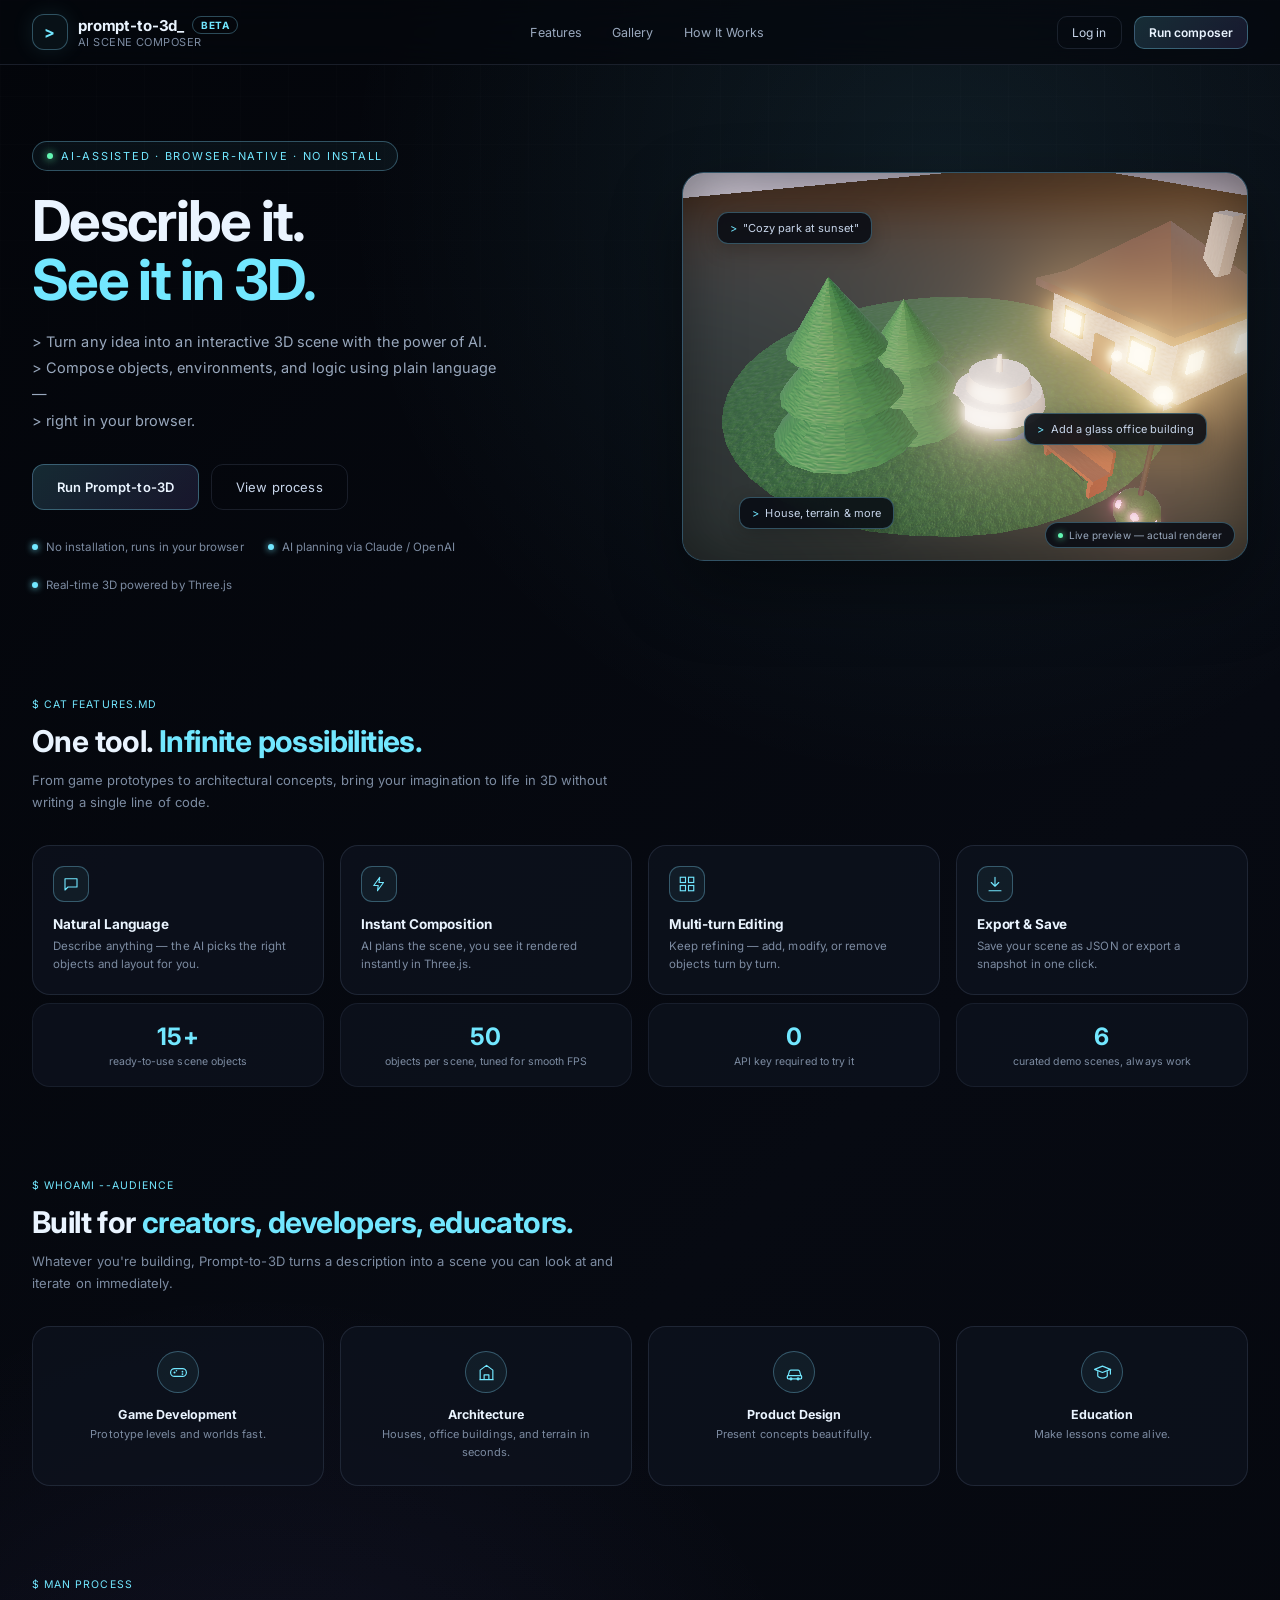
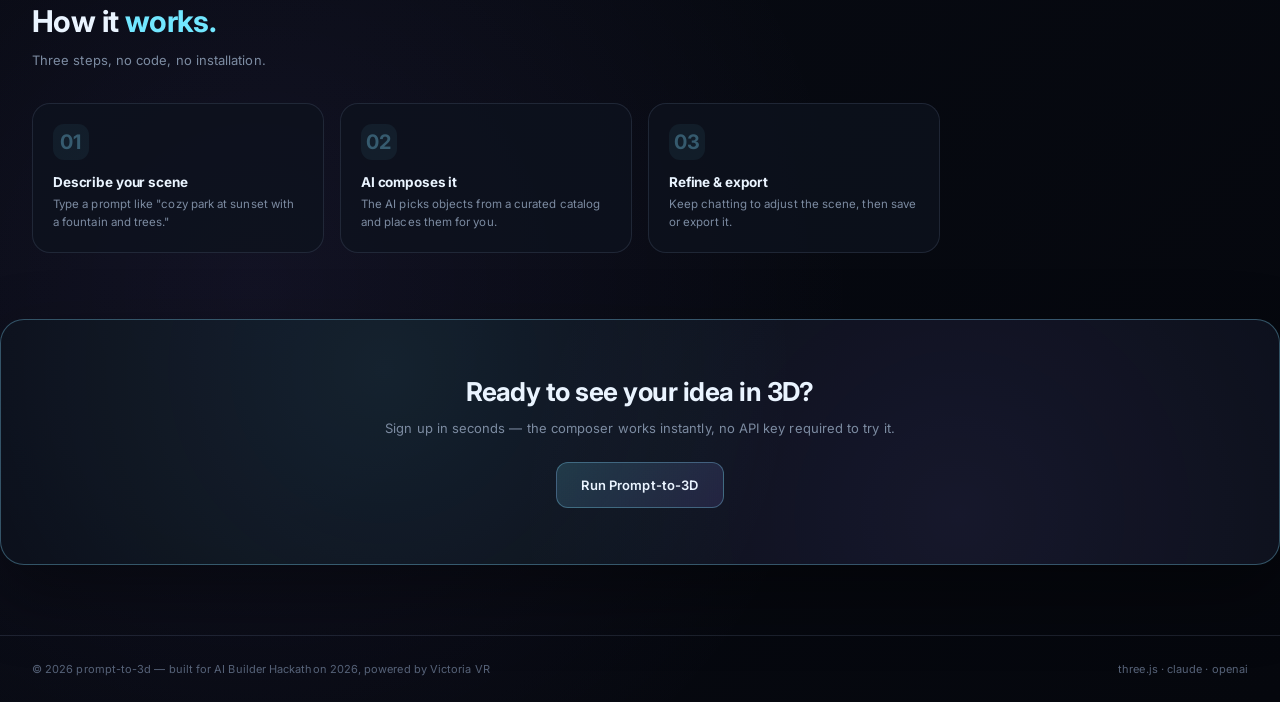
==== commit 725914de: "Redesign UI: retro-terminal -> NOVA-style dark glass/cyan-violet theme Reference mockups supplied by" ====
--- a/public_html/index.html
+++ b/public_html/index.html
@@ -8,7 +8,7 @@
 <link rel="icon" href="favicon.svg" type="image/svg+xml" />
 <link rel="preconnect" href="https://fonts.googleapis.com" />
 <link rel="preconnect" href="https://fonts.gstatic.com" crossorigin />
-<link href="https://fonts.googleapis.com/css2?family=Space+Mono:wght@400;700&display=swap" rel="stylesheet" />
+<link href="https://fonts.googleapis.com/css2?family=Inter:wght@400;500;600;700&display=swap" rel="stylesheet" />
 <link rel="stylesheet" href="css/style.css" />
 <link rel="stylesheet" href="css/landing.css" />
 </head>
--- a/public_html/css/style.css
+++ b/public_html/css/style.css
@@ -1,29 +1,31 @@
 :root {
-  --bg-0: #0a0f0c;
-  --bg-1: #0d1712;
-  --bg-2: #122019;
-  --bg-3: #16281f;
-  --bg-4: #1c3226;
-  --border: #1e3a2c;
-  --border-soft: #17291f;
-  --border-bright: #2f5a41;
-  --text-0: #e9fff1;
-  --text-1: #c9f5da;
-  --text-2: #9fd6b6;
-  --text-3: #7fae93;
-  --text-4: #5c8a71;
-  --accent-1: #6dffb0;
-  --accent-2: #3ecb85;
-  --accent-grad: var(--accent-1);
-  --accent-grad-soft: rgba(109,255,176,.12);
-  --on-accent: #07130d;
-  --success: #6dffb0;
-  --danger: #ff6b5b;
-  --radius: 0px;
-  --shadow-sm: none;
-  --shadow-md: none;
-  --shadow-lg: none;
-  --shadow-glow: 0 0 0 1px rgba(109,255,176,.25);
+  --bg-0: #05070d;
+  --bg-1: rgba(13,18,30,.78);
+  --bg-2: rgba(20,27,43,.82);
+  --bg-3: rgba(255,255,255,.045);
+  --bg-4: rgba(255,255,255,.075);
+  --border: rgba(139,157,190,.16);
+  --border-soft: rgba(139,157,190,.1);
+  --border-bright: rgba(130,220,255,.32);
+  --text-0: #eaf4ff;
+  --text-1: #c7d5ea;
+  --text-2: #99a8bd;
+  --text-3: #7c8ba1;
+  --text-4: #566278;
+  --accent-1: #72e7ff;
+  --accent-2: #9c7cff;
+  --accent-grad: linear-gradient(90deg, var(--accent-1), var(--accent-2));
+  --accent-grad-soft: rgba(114,231,255,.12);
+  --on-accent: #04070d;
+  --success: #63f6b3;
+  --danger: #ff6f91;
+  --radius: 12px;
+  --radius-lg: 18px;
+  --shadow-sm: 0 6px 20px rgba(0,0,0,.22);
+  --shadow-md: 0 16px 40px rgba(0,0,0,.28);
+  --shadow-lg: 0 28px 70px rgba(0,0,0,.4);
+  --shadow-glow: 0 0 0 1px var(--border-bright), 0 0 24px rgba(114,231,255,.14);
+  --blur: blur(18px);
   --ease: cubic-bezier(.25,.8,.25,1);
   font-size: 14px;
 }
@@ -33,12 +35,16 @@
 html, body {
   margin: 0;
   height: 100%;
-  background: var(--bg-0);
+  background:
+    radial-gradient(circle at 74% 8%, rgba(114,231,255,.08), transparent 26%),
+    radial-gradient(circle at 20% 82%, rgba(156,124,255,.07), transparent 28%),
+    linear-gradient(135deg, #03050a, #070a12 55%, #05070d);
   color: var(--text-1);
-  font-family: 'Space Mono', ui-monospace, 'SFMono-Regular', Menlo, Consolas, monospace;
+  font-family: 'Inter', ui-sans-serif, system-ui, -apple-system, BlinkMacSystemFont, 'Segoe UI', sans-serif;
   overflow: hidden;
   -webkit-font-smoothing: antialiased;
   text-rendering: optimizeLegibility;
+  letter-spacing: .005em;
 }
 
 #app {
@@ -47,18 +53,21 @@
   height: 100vh;
   position: relative;
 }
-/* CRT scanline overlay — decorative, matches the terminal aesthetic across
-   every screen; sits above content but never intercepts input. */
+/* Faint grid, echoes the reference dashboard's ambient depth cue —
+   masked out toward the bottom so it doesn't fight with panel content. */
 #app::before {
-  content: ""; position: fixed; inset: 0; z-index: 50; pointer-events: none;
-  background: repeating-linear-gradient(0deg, rgba(0,0,0,.10) 0px, rgba(0,0,0,.10) 1px, transparent 1px, transparent 3px);
-  mix-blend-mode: multiply;
+  content: ""; position: fixed; inset: 0; z-index: 0; pointer-events: none;
+  background-image:
+    linear-gradient(rgba(255,255,255,.02) 1px, transparent 1px),
+    linear-gradient(90deg, rgba(255,255,255,.02) 1px, transparent 1px);
+  background-size: 44px 44px;
+  mask-image: radial-gradient(circle at 50% 0%, rgba(0,0,0,.7), transparent 70%);
 }
 
 :focus-visible {
   outline: 2px solid var(--accent-1);
   outline-offset: 2px;
-  border-radius: 0;
+  border-radius: 4px;
 }
 
 /* ---------- Top bar ---------- */
@@ -66,74 +75,71 @@
   display: flex;
   align-items: center;
   justify-content: space-between;
-  padding: 10px 18px;
+  padding: 10px 20px;
   background: var(--bg-1);
+  backdrop-filter: var(--blur);
+  -webkit-backdrop-filter: var(--blur);
   border-bottom: 1px solid var(--border);
   flex: 0 0 auto;
   position: relative;
   z-index: 3;
 }
-.topbar::after {
-  content: ""; position: absolute; left: 0; right: 0; bottom: -1px; height: 1px;
-  background: var(--border-bright);
-}
 .brand { display: flex; align-items: center; gap: 10px; }
 .brand-icon {
-  width: 34px; height: 34px; border-radius: 0;
-  background: transparent; border: 1px solid var(--accent-1);
+  width: 36px; height: 36px; border-radius: 12px;
+  background: rgba(114,231,255,.05); border: 1px solid var(--border-bright);
   display: flex; align-items: center; justify-content: center;
   font-size: 16px; color: var(--accent-1); font-weight: 700;
+  box-shadow: 0 0 22px rgba(114,231,255,.1);
 }
 .brand-name { font-weight: 700; font-size: 15px; display: flex; align-items: center; gap: 8px; letter-spacing: -.01em; color: var(--text-0); }
 .brand-sub { font-size: 11px; color: var(--text-3); letter-spacing: .04em; text-transform: uppercase; }
 .badge {
-  font-size: 10px; padding: 2px 7px; border-radius: 0;
-  border: 1px solid var(--accent-1); color: var(--accent-1);
+  font-size: 10px; padding: 2px 8px; border-radius: 999px;
+  border: 1px solid var(--border-bright); color: var(--accent-1);
   text-transform: uppercase; letter-spacing: .05em;
   animation: badgePulse 3s ease-in-out infinite;
 }
 @keyframes badgePulse {
   0%, 100% { opacity: 1; } 50% { opacity: .5; }
 }
-.topbar-center { display: flex; gap: 2px; background: var(--bg-2); padding: 2px; border-radius: 0; border: 1px solid var(--border); }
+.topbar-center { display: flex; gap: 2px; background: var(--bg-3); padding: 3px; border-radius: 12px; border: 1px solid var(--border); }
 .tab {
   background: transparent; border: none; color: var(--text-3);
-  padding: 7px 16px; border-radius: 0; font-size: 12px; cursor: pointer;
-  font-family: inherit; letter-spacing: .03em;
+  padding: 7px 16px; border-radius: 9px; font-size: 12px; cursor: pointer;
+  font-family: inherit; letter-spacing: .01em;
   transition: background .15s var(--ease), color .15s var(--ease);
 }
 .tab:hover:not(.active) { color: var(--text-1); }
 .tab.active { background: var(--accent-1); color: var(--on-accent); font-weight: 700; }
-.tab::before { content: "[ "; opacity: .55; }
-.tab::after { content: " ]"; opacity: .55; }
 .tab.disabled { cursor: default; }
 .topbar-right { display: flex; gap: 8px; align-items: center; }
 
 .btn {
-  border: 1px solid var(--border-bright);
-  background: transparent;
+  border: 1px solid var(--border);
+  background: rgba(255,255,255,.025);
   color: var(--text-1);
-  padding: 7px 14px;
-  border-radius: 0;
+  padding: 8px 14px;
+  border-radius: 10px;
   font-size: 12px;
   font-family: inherit;
-  letter-spacing: .02em;
+  letter-spacing: .01em;
   cursor: pointer;
   display: inline-flex; align-items: center; gap: 6px;
-  transition: background .15s var(--ease), border-color .15s var(--ease), transform .1s var(--ease), color .15s var(--ease);
-}
-.btn:hover { background: var(--bg-2); border-color: var(--accent-1); color: var(--text-0); }
+  transition: background .15s var(--ease), border-color .15s var(--ease), transform .1s var(--ease), color .15s var(--ease), box-shadow .15s var(--ease);
+}
+.btn:hover { background: var(--bg-2); border-color: var(--border-bright); color: var(--text-0); }
 .btn:active { transform: scale(.96); }
 .btn.ghost { background: transparent; }
-.btn.small { padding: 5px 10px; font-size: 11px; }
-.btn.icon { width: 32px; height: 32px; padding: 0; justify-content: center; border-radius: 0; }
-.btn.primary { background: var(--accent-1); border: 1px solid var(--accent-1); color: var(--on-accent); font-weight: 700; }
-.btn.primary:hover { background: #86ffc0; border-color: #86ffc0; color: var(--on-accent); }
+.btn.small { padding: 6px 10px; font-size: 11px; border-radius: 8px; }
+.btn.icon { width: 34px; height: 34px; padding: 0; justify-content: center; border-radius: 10px; }
+.btn.primary { background: rgba(114,231,255,.1); border: 1px solid var(--border-bright); color: var(--text-0); font-weight: 600; }
+.btn.primary:hover { background: rgba(114,231,255,.18); box-shadow: var(--shadow-glow); transform: translateY(-1px); }
 .btn:disabled { opacity: .5; cursor: not-allowed; transform: none !important; }
 
-.user-chip { display: flex; align-items: center; gap: 7px; padding: 4px 10px 4px 4px; border-radius: 0; background: transparent; border: 1px solid var(--border); }
+.user-chip { display: flex; align-items: center; gap: 7px; padding: 4px 11px 4px 4px; border-radius: 999px; background: rgba(255,255,255,.025); border: 1px solid var(--border); }
 .user-chip .user-avatar {
-  width: 22px; height: 22px; border-radius: 50%; background: var(--accent-1); color: var(--on-accent);
+  width: 23px; height: 23px; border-radius: 50%; background: linear-gradient(145deg, var(--accent-1), var(--accent-2)); color: var(--on-accent);
   display: flex; align-items: center; justify-content: center; font-size: 11px; font-weight: 700;
 }
 .user-chip .user-name { font-size: 12px; color: var(--text-2); max-width: 110px; overflow: hidden; text-overflow: ellipsis; white-space: nowrap; }
@@ -144,6 +150,7 @@
   display: grid;
   grid-template-columns: 320px 1fr 300px;
   min-height: 0;
+  position: relative; z-index: 1;
 }
 
 .panel {
@@ -153,29 +160,28 @@
   overflow: hidden;
 }
 
-.chat-panel { background: var(--bg-1); border-right: 1px solid var(--border); z-index: 2; }
-.right-panel { background: var(--bg-1); border-left: 1px solid var(--border); z-index: 2; }
+.chat-panel { background: var(--bg-1); backdrop-filter: var(--blur); -webkit-backdrop-filter: var(--blur); border-right: 1px solid var(--border); z-index: 2; }
+.right-panel { background: var(--bg-1); backdrop-filter: var(--blur); -webkit-backdrop-filter: var(--blur); border-left: 1px solid var(--border); z-index: 2; }
 .viewport-panel { background: var(--bg-0); }
 
 .panel-header {
   display: flex; align-items: center; justify-content: space-between;
-  padding: 12px 14px;
-  font-size: 10.5px; font-weight: 700; letter-spacing: .08em; color: var(--text-3);
+  padding: 13px 14px;
+  font-size: 10.5px; font-weight: 700; letter-spacing: .11em; color: var(--text-3);
+  text-transform: uppercase;
   border-bottom: 1px solid var(--border-soft);
   flex: 0 0 auto;
 }
-.panel-header span::before { content: "[ "; color: var(--text-4); }
-.panel-header span::after { content: " ]"; color: var(--text-4); }
 .icon-btn {
   background: transparent; border: 1px solid var(--border); color: var(--text-2);
-  width: 26px; height: 26px; border-radius: 0; cursor: pointer; font-size: 12px;
+  width: 28px; height: 28px; border-radius: 9px; cursor: pointer; font-size: 12px;
   font-family: inherit;
   transition: color .15s var(--ease), border-color .15s var(--ease), background .15s var(--ease), transform .1s var(--ease);
 }
-.icon-btn:hover { color: var(--text-0); border-color: var(--accent-1); background: var(--bg-2); }
+.icon-btn:hover { color: var(--text-0); border-color: var(--border-bright); background: var(--bg-2); }
 .icon-btn:active { transform: scale(.92); }
-.icon-btn.tool.active { background: var(--accent-1); color: var(--on-accent); border-color: var(--accent-1); font-weight: 700; }
-.icon-btn.wide { width: auto; padding: 0 10px; font-size: 10.5px; font-weight: 600; letter-spacing: .04em; }
+.icon-btn.active { background: var(--accent-1); color: var(--on-accent); border-color: var(--accent-1); font-weight: 700; box-shadow: 0 0 16px rgba(114,231,255,.28); }
+.icon-btn.wide { width: auto; padding: 0 11px; font-size: 10.5px; font-weight: 600; letter-spacing: .02em; }
 
 /* ---------- Chat ---------- */
 .chat-log { flex: 1 1 auto; overflow-y: auto; padding: 14px; display: flex; flex-direction: column; gap: 14px; scroll-behavior: smooth; }
@@ -187,18 +193,18 @@
 .msg-row { display: flex; gap: 8px; }
 .msg.user .msg-row { justify-content: flex-end; }
 .bubble {
-  padding: 10px 13px; border-radius: 0; font-size: 12.5px; line-height: 1.6;
+  padding: 10px 13px; border-radius: 13px; font-size: 12.5px; line-height: 1.6;
   max-width: 240px; border: 1px solid var(--border);
 }
-.msg.user .bubble { background: var(--bg-2); color: var(--text-0); border-color: var(--border-bright); }
-.msg.assistant .bubble { background: transparent; color: var(--text-1); border: 1px solid var(--border-soft); }
+.msg.user .bubble { background: rgba(114,231,255,.08); color: var(--text-0); border-color: var(--border-bright); border-bottom-right-radius: 4px; }
+.msg.assistant .bubble { background: var(--bg-3); color: var(--text-1); border: 1px solid var(--border-soft); border-bottom-left-radius: 4px; }
 .msg-time { font-size: 10px; color: var(--text-4); margin-top: 4px; }
 .msg.user .msg-time { text-align: right; }
 .msg-meta { font-size: 10.5px; color: var(--text-4); margin-top: 6px; }
 .msg-error .bubble { border-color: var(--danger); color: var(--danger); }
 .avatar {
-  width: 26px; height: 26px; border-radius: 0; flex: 0 0 auto;
-  background: transparent; border: 1px solid var(--accent-1); display: flex; align-items: center; justify-content: center;
+  width: 26px; height: 26px; border-radius: 9px; flex: 0 0 auto;
+  background: rgba(114,231,255,.06); border: 1px solid var(--border-bright); display: flex; align-items: center; justify-content: center;
   font-size: 11px; color: var(--accent-1);
 }
 
@@ -212,57 +218,57 @@
 @keyframes typingBounce { 0%, 60%, 100% { transform: translateY(0); opacity: .5; } 30% { transform: translateY(-3px); opacity: 1; } }
 
 .try-prompts { padding: 10px 14px; border-top: 1px solid var(--border-soft); flex: 0 0 auto; }
-.try-prompts-label { font-size: 9.5px; color: var(--text-4); letter-spacing: .08em; margin-bottom: 8px; }
+.try-prompts-label { font-size: 9.5px; color: var(--text-4); letter-spacing: .1em; margin-bottom: 8px; text-transform: uppercase; }
 .try-prompts-row { display: flex; flex-wrap: wrap; gap: 6px; }
 .chip {
-  background: transparent; border: 1px solid var(--border-bright); color: var(--text-2);
-  padding: 6px 10px; border-radius: 0; font-size: 11px; font-family: inherit; cursor: pointer;
+  background: rgba(255,255,255,.025); border: 1px solid var(--border); color: var(--text-2);
+  padding: 6px 11px; border-radius: 999px; font-size: 11px; font-family: inherit; cursor: pointer;
   transition: border-color .15s var(--ease), color .15s var(--ease), transform .1s var(--ease), background .15s var(--ease);
 }
-.chip:hover { border-color: var(--accent-1); color: var(--text-0); background: var(--bg-2); transform: translateY(-1px); }
+.chip:hover { border-color: var(--border-bright); color: var(--text-0); background: var(--bg-2); transform: translateY(-1px); }
 .chip:active { transform: translateY(0) scale(.97); }
-.chip.surprise { background: var(--accent-1); color: var(--on-accent); border-color: var(--accent-1); font-weight: 700; }
+.chip.surprise { background: rgba(114,231,255,.12); color: var(--text-0); border-color: var(--border-bright); font-weight: 600; }
 .chip:disabled { opacity: .5; cursor: not-allowed; transform: none; }
 
 .chat-input-row {
   display: flex; gap: 8px; padding: 12px; border-top: 1px solid var(--border-soft); flex: 0 0 auto;
 }
 .chat-input-row input {
-  flex: 1; background: transparent; border: 1px solid var(--border-bright); border-radius: 0;
-  color: var(--text-0); padding: 10px 12px; font-size: 12.5px; font-family: inherit; outline: none;
+  flex: 1; background: rgba(0,0,0,.22); border: 1px solid var(--border); border-radius: 11px;
+  color: var(--text-0); padding: 10px 13px; font-size: 12.5px; font-family: inherit; outline: none;
   transition: border-color .15s var(--ease), box-shadow .15s var(--ease);
 }
 .chat-input-row input::placeholder { color: var(--text-4); }
-.chat-input-row input:focus { border-color: var(--accent-1); box-shadow: 0 0 0 2px rgba(109,255,176,.15); }
+.chat-input-row input:focus { border-color: var(--border-bright); box-shadow: 0 0 0 3px rgba(114,231,255,.06); }
 .send-btn {
-  width: 38px; border: 1px solid var(--accent-1); border-radius: 0; background: var(--accent-1); color: var(--on-accent); cursor: pointer;
+  width: 38px; border: 1px solid var(--border-bright); border-radius: 11px; background: rgba(114,231,255,.1); color: var(--accent-1); cursor: pointer;
   font-size: 15px; font-family: inherit; font-weight: 700;
   transition: transform .12s var(--ease), background .15s var(--ease);
 }
-.send-btn:hover:not(:disabled) { background: #86ffc0; }
+.send-btn:hover:not(:disabled) { background: rgba(114,231,255,.2); }
 .send-btn:active:not(:disabled) { transform: scale(.94); }
 .send-btn:disabled { opacity: .45; cursor: not-allowed; }
 
 /* ---------- Viewport ---------- */
 .viewport-toolbar {
-  display: flex; align-items: center; gap: 8px; padding: 8px 12px;
+  display: flex; align-items: center; gap: 8px; padding: 9px 12px;
   border-bottom: 1px solid var(--border-soft); flex: 0 0 auto;
 }
-.select.small { background: transparent; color: var(--text-1); border: 1px solid var(--border-bright); border-radius: 0; padding: 5px 8px; font-size: 11px; font-family: inherit; cursor: pointer; }
+.select.small { background: rgba(255,255,255,.025); color: var(--text-1); border: 1px solid var(--border); border-radius: 9px; padding: 5px 8px; font-size: 11px; font-family: inherit; cursor: pointer; }
 .toolbar-sep { width: 1px; height: 20px; background: var(--border); margin: 0 4px; }
 .toolbar-spacer { flex: 1; }
 .perf-badge {
-  background: transparent; border: 1px solid var(--border); padding: 4px 10px; border-radius: 0;
+  background: rgba(255,255,255,.025); border: 1px solid var(--border); padding: 4px 11px; border-radius: 999px;
   font-size: 11px; color: var(--accent-1); display: inline-flex; align-items: center; gap: 6px;
   font-variant-numeric: tabular-nums;
 }
-.perf-badge::before { content: ""; width: 6px; height: 6px; border-radius: 50%; background: var(--accent-1); }
-
-#canvasWrap { position: relative; flex: 1 1 auto; min-height: 0; background: var(--bg-1); }
+.perf-badge::before { content: ""; width: 6px; height: 6px; border-radius: 50%; background: var(--success); box-shadow: 0 0 8px var(--success); }
+
+#canvasWrap { position: relative; flex: 1 1 auto; min-height: 0; background: var(--bg-0); }
 #scene3d { width: 100%; height: 100%; display: block; }
 
 .loading-overlay {
-  position: absolute; inset: 0; background: rgba(10,15,12,.8); backdrop-filter: blur(2px);
+  position: absolute; inset: 0; background: rgba(5,7,13,.8); backdrop-filter: blur(4px);
   display: flex; flex-direction: column; align-items: center; justify-content: center; gap: 12px;
   color: var(--text-2); font-size: 12.5px; z-index: 5;
   opacity: 0; visibility: hidden; transition: opacity .2s var(--ease), visibility .2s var(--ease);
@@ -281,7 +287,7 @@
   pointer-events: none; transition: opacity .2s var(--ease);
 }
 .empty-state.hidden { opacity: 0; pointer-events: none; display: none; }
-.empty-icon { font-size: 26px; color: var(--accent-1); animation: floatIcon 3.2s ease-in-out infinite; }
+.empty-icon { font-size: 26px; color: var(--accent-1); animation: floatIcon 3.2s ease-in-out infinite; text-shadow: 0 0 20px rgba(114,231,255,.5); }
 @keyframes floatIcon { 0%, 100% { transform: translateY(0); opacity: .7; } 50% { transform: translateY(-8px); opacity: 1; } }
 .empty-title { font-size: 17px; font-weight: 700; color: var(--text-0); letter-spacing: -.01em; }
 .empty-sub { font-size: 12px; color: var(--text-3); max-width: 340px; line-height: 1.6; }
@@ -289,19 +295,18 @@
 /* ---------- Add to scene ---------- */
 .add-to-scene {
   flex: 0 0 auto; border-top: 1px solid var(--border-soft); background: var(--bg-1);
+  backdrop-filter: var(--blur); -webkit-backdrop-filter: var(--blur);
   padding: 10px 12px; max-height: 190px; display: flex; flex-direction: column;
 }
 .ats-header { display: flex; align-items: center; justify-content: space-between; margin-bottom: 8px; }
-.ats-title { font-size: 10.5px; font-weight: 700; letter-spacing: .08em; color: var(--text-3); }
-.ats-title::before { content: "[ "; color: var(--text-4); }
-.ats-title::after { content: " ]"; color: var(--text-4); }
+.ats-title { font-size: 10.5px; font-weight: 700; letter-spacing: .11em; color: var(--text-3); text-transform: uppercase; }
 .ats-search {
-  background: transparent; border: 1px solid var(--border-bright); border-radius: 0;
-  color: var(--text-1); padding: 5px 9px; font-size: 11px; font-family: inherit; width: 180px; outline: none;
+  background: rgba(0,0,0,.2); border: 1px solid var(--border); border-radius: 9px;
+  color: var(--text-1); padding: 5px 10px; font-size: 11px; font-family: inherit; width: 180px; outline: none;
   transition: border-color .15s var(--ease), box-shadow .15s var(--ease);
 }
 .ats-search::placeholder { color: var(--text-4); }
-.ats-search:focus { border-color: var(--accent-1); box-shadow: 0 0 0 2px rgba(109,255,176,.15); }
+.ats-search:focus { border-color: var(--border-bright); box-shadow: 0 0 0 3px rgba(114,231,255,.06); }
 .ats-search.wide { width: calc(100% - 28px); margin: 0 14px 10px; }
 .ats-tabs { display: flex; gap: 6px; margin-bottom: 8px; flex-wrap: wrap; }
 .ats-tab {
@@ -313,25 +318,25 @@
 .ats-tab.active { color: var(--accent-1); border-bottom-color: var(--accent-1); }
 .ats-grid { display: grid; grid-template-columns: repeat(auto-fill, minmax(78px, 1fr)); gap: 8px; overflow-y: auto; }
 .ats-card {
-  background: transparent; border: 1px solid var(--border); border-radius: 0;
+  background: rgba(255,255,255,.02); border: 1px solid var(--border); border-radius: 11px;
   padding: 8px 6px; text-align: center; cursor: pointer; font-size: 11px; color: var(--text-2);
   transform-style: preserve-3d; will-change: transform; --lift: 0px;
   transform: perspective(500px) translateY(var(--lift)) rotateX(var(--rot-x, 0deg)) rotateY(var(--rot-y, 0deg)) scale(var(--tilt-scale, 1));
   transition: border-color .15s var(--ease), color .15s var(--ease), transform .12s var(--ease), background .15s var(--ease);
 }
-.ats-card:hover { border-color: var(--accent-1); color: var(--text-0); background: var(--bg-2); --lift: -2px; }
+.ats-card:hover { border-color: var(--border-bright); color: var(--text-0); background: var(--bg-2); --lift: -2px; }
 .ats-card:active { --lift: 0px; transform: perspective(500px) scale(.97); }
 .ats-card .icon { font-size: 18px; display: block; margin-bottom: 4px; transition: transform .15s var(--ease); }
 .ats-card:hover .icon { transform: scale(1.12); }
 .ats-card .name { font-weight: 700; color: var(--text-0); display: block; text-transform: lowercase; }
 .ats-card .desc { display: block; font-size: 9px; color: var(--text-4); margin-top: 2px; }
 .ats-card.just-added { animation: cardAdded .5s var(--ease); }
-@keyframes cardAdded { 0% { box-shadow: 0 0 0 0 rgba(109,255,176,.6); } 100% { box-shadow: 0 0 0 8px rgba(109,255,176,0); } }
+@keyframes cardAdded { 0% { box-shadow: 0 0 0 0 rgba(114,231,255,.55); } 100% { box-shadow: 0 0 0 8px rgba(114,231,255,0); } }
 
 /* ---------- Right panel: outliner + properties ---------- */
 .outliner-list { overflow-y: auto; flex: 0 1 auto; max-height: 34vh; padding: 4px 8px 8px; }
 .outliner-item {
-  display: flex; align-items: center; gap: 8px; padding: 6px 8px; border-radius: 0;
+  display: flex; align-items: center; gap: 8px; padding: 7px 9px; border-radius: 9px;
   font-size: 12px; color: var(--text-2); cursor: pointer;
   transition: background .12s var(--ease), color .12s var(--ease);
   animation: msgIn .2s var(--ease) both;
@@ -348,15 +353,15 @@
 .props-header { border-top: 1px solid var(--border-soft); }
 .properties-body { flex: 1 1 auto; overflow-y: auto; padding: 12px 14px; }
 .props-empty { color: var(--text-4); font-size: 12px; }
-.prop-group-title { font-size: 10px; color: var(--text-4); letter-spacing: .07em; margin: 12px 0 6px; text-transform: uppercase; }
+.prop-group-title { font-size: 10px; color: var(--text-4); letter-spacing: .08em; margin: 12px 0 6px; text-transform: uppercase; }
 .prop-row { display: flex; align-items: center; justify-content: space-between; gap: 8px; margin-bottom: 8px; }
 .prop-row label { font-size: 11.5px; color: var(--text-2); text-transform: lowercase; }
 .prop-row input[type="number"], .prop-row select {
-  background: transparent; border: 1px solid var(--border-bright); color: var(--text-0);
-  border-radius: 0; padding: 4px 6px; font-size: 11.5px; font-family: inherit; width: 110px;
+  background: rgba(0,0,0,.2); border: 1px solid var(--border); color: var(--text-0);
+  border-radius: 8px; padding: 4px 6px; font-size: 11.5px; font-family: inherit; width: 110px;
   transition: border-color .15s var(--ease);
 }
-.prop-row input[type="number"]:focus, .prop-row select:focus { border-color: var(--accent-1); }
+.prop-row input[type="number"]:focus, .prop-row select:focus { border-color: var(--border-bright); }
 .prop-row input[type="range"] {
   width: 110px; accent-color: var(--accent-1); cursor: pointer;
 }
@@ -370,27 +375,29 @@
   display: flex; flex-direction: column; gap: 8px; z-index: 100; pointer-events: none;
 }
 .toast {
-  background: var(--bg-2); border: 1px solid var(--accent-1); color: var(--text-0);
-  padding: 9px 16px; border-radius: 0; font-size: 12px; font-family: inherit;
+  background: rgba(8,12,20,.9); border: 1px solid var(--border-bright); color: var(--text-0);
+  padding: 10px 16px; border-radius: 12px; font-size: 12px; font-family: inherit;
+  backdrop-filter: blur(14px); box-shadow: var(--shadow-md);
   animation: toastIn .25s var(--ease), toastOut .25s var(--ease) 2.4s forwards;
 }
-.toast::before { content: "> "; color: var(--accent-1); }
 @keyframes toastIn { from { opacity: 0; transform: translateY(8px); } to { opacity: 1; transform: translateY(0); } }
 @keyframes toastOut { to { opacity: 0; transform: translateY(-6px); } }
 
 /* ---------- Status bar ---------- */
 .statusbar {
   flex: 0 0 auto; display: flex; justify-content: space-between; align-items: center;
-  padding: 6px 16px; font-size: 10.5px; color: var(--text-4);
-  background: var(--bg-1); border-top: 1px solid var(--border);
+  padding: 7px 16px; font-size: 10.5px; color: var(--text-4);
+  background: var(--bg-1); backdrop-filter: var(--blur); -webkit-backdrop-filter: var(--blur);
+  border-top: 1px solid var(--border);
+  position: relative; z-index: 1;
 }
 .statusbar-right { color: var(--text-4); }
 #sourceTag { color: var(--accent-1); font-weight: 700; }
 
 /* scrollbars */
 ::-webkit-scrollbar { width: 8px; height: 8px; }
-::-webkit-scrollbar-thumb { background: var(--border-bright); border-radius: 0; }
-::-webkit-scrollbar-thumb:hover { background: var(--accent-2); }
+::-webkit-scrollbar-thumb { background: var(--border-bright); border-radius: 999px; }
+::-webkit-scrollbar-thumb:hover { background: var(--accent-1); }
 ::-webkit-scrollbar-track { background: transparent; }
 
 @media (prefers-reduced-motion: reduce) {
--- a/public_html/css/landing.css
+++ b/public_html/css/landing.css
@@ -6,37 +6,41 @@
   overflow: auto;
   height: auto;
   min-height: 100vh;
-  font-family: 'Space Mono', ui-monospace, 'SFMono-Regular', Menlo, Consolas, monospace;
+  font-family: 'Inter', ui-sans-serif, system-ui, -apple-system, BlinkMacSystemFont, 'Segoe UI', sans-serif;
 }
 
 a { text-decoration: none; }
-::selection { background: rgba(109,255,176,.28); color: #fff; }
-
-/* Ambient background + CRT scanlines shared by both pages */
+::selection { background: rgba(114,231,255,.28); color: #fff; }
+
+/* Ambient background shared by both pages */
 body.landing-body, body.auth-body {
-  background: var(--bg-0);
+  background:
+    radial-gradient(circle at 74% 8%, rgba(114,231,255,.09), transparent 26%),
+    radial-gradient(circle at 20% 82%, rgba(156,124,255,.08), transparent 28%),
+    linear-gradient(135deg, #03050a, #070a12 55%, #05070d);
   position: relative;
 }
 body.landing-body::before, body.auth-body::before {
-  content: ""; position: fixed; inset: 0; z-index: 50; pointer-events: none;
-  background: repeating-linear-gradient(0deg, rgba(0,0,0,.10) 0px, rgba(0,0,0,.10) 1px, transparent 1px, transparent 3px);
-  mix-blend-mode: multiply;
+  content: ""; position: fixed; inset: 0; z-index: 0; pointer-events: none;
+  background-image:
+    linear-gradient(rgba(255,255,255,.02) 1px, transparent 1px),
+    linear-gradient(90deg, rgba(255,255,255,.02) 1px, transparent 1px);
+  background-size: 48px 48px;
+  mask-image: linear-gradient(to bottom, rgba(0,0,0,.7), transparent 65%);
 }
 
 /* ---------- Landing page ---------- */
 .landing-nav {
   display: flex; align-items: center; justify-content: space-between;
   padding: 14px 32px; border-bottom: 1px solid var(--border);
-  background: rgba(10,15,12,.85);
-  backdrop-filter: blur(10px) saturate(1.1);
-  -webkit-backdrop-filter: blur(10px) saturate(1.1);
+  background: rgba(5,7,13,.72);
+  backdrop-filter: blur(18px) saturate(1.1);
+  -webkit-backdrop-filter: blur(18px) saturate(1.1);
   position: sticky; top: 0; z-index: 20;
   transition: background .25s var(--ease), border-color .25s var(--ease);
 }
-/* Elevated state once the page has scrolled past the hero — a subtle cue
-   (not just a static bar) that the page has depth, toggled by parallax.js. */
 .landing-nav.scrolled {
-  background: rgba(10,15,12,.96); border-bottom-color: var(--border-bright);
+  background: rgba(5,7,13,.92); border-bottom-color: var(--border-bright);
 }
 .landing-nav .brand { display: flex; align-items: center; gap: 10px; }
 .landing-nav-links { display: flex; gap: 30px; }
@@ -44,29 +48,25 @@
   color: var(--text-2); font-size: 12.5px; position: relative; padding: 4px 0;
   transition: color .15s var(--ease);
 }
-.landing-nav-links a::before { content: "["; color: var(--text-4); margin-right: 3px; }
-.landing-nav-links a::after {
-  content: "]"; color: var(--text-4); margin-left: 3px;
-}
 .landing-nav-links a:hover { color: var(--accent-1); }
 .landing-nav-right { display: flex; align-items: center; gap: 12px; }
 
 .hero {
   display: grid; grid-template-columns: 1.05fr 1fr; gap: 56px;
   align-items: center; padding: 76px 32px 60px; max-width: 1280px; margin: 0 auto;
-  position: relative;
+  position: relative; z-index: 1;
 }
 .eyebrow {
-  display: inline-flex; align-items: center; gap: 8px; font-size: 11px; letter-spacing: .06em;
-  color: var(--text-3); text-transform: uppercase; margin-bottom: 20px;
-  border: 1px solid var(--border-bright); padding: 6px 13px; border-radius: 0;
-  background: transparent;
-}
-.eyebrow .live-dot { width: 6px; height: 6px; border-radius: 50%; background: var(--success); animation: livePulse 1.8s ease-in-out infinite; }
+  display: inline-flex; align-items: center; gap: 8px; font-size: 11px; letter-spacing: .16em;
+  color: var(--accent-1); text-transform: uppercase; margin-bottom: 20px;
+  border: 1px solid var(--border-bright); padding: 7px 14px; border-radius: 999px;
+  background: rgba(114,231,255,.05);
+}
+.eyebrow .live-dot { width: 6px; height: 6px; border-radius: 50%; background: var(--success); box-shadow: 0 0 9px var(--success); animation: livePulse 1.8s ease-in-out infinite; }
 @keyframes livePulse { 0%, 100% { opacity: 1; } 50% { opacity: .35; } }
 
 .hero h1 {
-  font-size: 52px; line-height: 1.14; margin: 0 0 20px; font-weight: 700; letter-spacing: -.01em;
+  font-size: clamp(36px, 4.4vw, 60px); line-height: 1.05; margin: 0 0 20px; font-weight: 700; letter-spacing: -.03em;
   color: var(--text-0);
 }
 .hero h1 .accent {
@@ -74,7 +74,7 @@
 }
 .hero p.lead { color: var(--text-2); font-size: 14.5px; line-height: 1.8; max-width: 480px; margin-bottom: 30px; }
 .hero-ctas { display: flex; gap: 12px; margin-bottom: 30px; flex-wrap: wrap; }
-.btn.large { padding: 15px 26px; font-size: 13px; border-radius: 0; }
+.btn.large { padding: 14px 24px; font-size: 13px; border-radius: 12px; }
 
 /* Landing-only button polish — a diagonal sheen that sweeps across on
    hover, plus a slight lift, layered on top of the shared .btn styles from
@@ -82,19 +82,21 @@
    the marketing/auth pages load). */
 .landing-body .btn.primary, .auth-body .btn.primary {
   position: relative; overflow: hidden;
-  transition: background .15s var(--ease), border-color .15s var(--ease), transform .18s var(--ease), filter .18s var(--ease);
+  background: linear-gradient(135deg, rgba(114,231,255,.16), rgba(156,124,255,.13));
+  border-color: var(--border-bright);
+  transition: background .15s var(--ease), border-color .15s var(--ease), transform .18s var(--ease), box-shadow .18s var(--ease);
 }
 .landing-body .btn.primary::before, .auth-body .btn.primary::before {
   content: ""; position: absolute; inset: 0; pointer-events: none;
-  background: linear-gradient(115deg, transparent 30%, rgba(255,255,255,.3) 48%, transparent 66%);
+  background: linear-gradient(115deg, transparent 30%, rgba(255,255,255,.25) 48%, transparent 66%);
   transform: translateX(-120%); transition: transform .55s var(--ease);
 }
-.landing-body .btn.primary:hover, .auth-body .btn.primary:hover { transform: translateY(-1.5px); }
+.landing-body .btn.primary:hover, .auth-body .btn.primary:hover { transform: translateY(-1.5px); box-shadow: var(--shadow-glow); }
 .landing-body .btn.primary:hover::before, .auth-body .btn.primary:hover::before { transform: translateX(120%); }
 .landing-body .btn.primary:active, .auth-body .btn.primary:active { transform: translateY(0) scale(.97); }
 .hero-mini-features { display: flex; gap: 24px; flex-wrap: wrap; }
 .mini-feature { display: flex; align-items: center; gap: 8px; font-size: 11.5px; color: var(--text-3); }
-.mini-feature .dot { width: 6px; height: 6px; border-radius: 50%; background: var(--accent-1); }
+.mini-feature .dot { width: 6px; height: 6px; border-radius: 50%; background: var(--accent-1); box-shadow: 0 0 7px var(--accent-1); }
 
 .hero-copy {
   transform: translateY(var(--ty, 0px));
@@ -102,8 +104,13 @@
 }
 
 .hero-visual {
-  border: 1px solid var(--border-bright); border-radius: 0; overflow: hidden;
-  background: var(--bg-2); aspect-ratio: 16/11; position: relative;
+  border: 1px solid var(--border-bright); border-radius: 22px; overflow: hidden;
+  background:
+    radial-gradient(circle at 62% 50%, rgba(114,231,255,.1), transparent 45%),
+    radial-gradient(circle at 75% 35%, rgba(156,124,255,.09), transparent 48%),
+    var(--bg-1);
+  aspect-ratio: 16/11; position: relative;
+  box-shadow: var(--shadow-lg);
   transform-style: preserve-3d; will-change: transform;
   transform: translateY(var(--ty, 0px)) perspective(1400px)
     rotateX(var(--rot-x, 0deg)) rotateY(var(--rot-y, 0deg)) scale(var(--tilt-scale, 1));
@@ -111,7 +118,8 @@
 }
 .hero-visual::before {
   content: ""; position: absolute; inset: 0; z-index: 2; pointer-events: none;
-  box-shadow: inset 0 0 60px rgba(0,0,0,.5);
+  box-shadow: inset 0 0 60px rgba(0,0,0,.42);
+  border-radius: 22px;
 }
 .hero-visual canvas {
   width: 100%; height: 100%; display: block;
@@ -124,8 +132,8 @@
 .hero-visual::after {
   content: ""; position: absolute; inset: 0; z-index: 1;
   background:
-    linear-gradient(100deg, transparent 30%, rgba(109,255,176,.12) 48%, transparent 66%),
-    var(--bg-2);
+    linear-gradient(100deg, transparent 30%, rgba(114,231,255,.12) 48%, transparent 66%),
+    var(--bg-1);
   background-size: 200% 100%, 100% 100%;
   animation: heroSkeletonShimmer 1.6s ease-in-out infinite;
   opacity: 1; transition: opacity .4s var(--ease) .1s;
@@ -145,10 +153,11 @@
   transition: transform .08s linear;
 }
 .hero-chip-inner {
-  background: rgba(10,15,12,.92);
-  border: 1px solid var(--border-bright); border-radius: 0; padding: 8px 12px;
-  font-size: 11px; color: var(--text-1); backdrop-filter: blur(6px);
+  background: rgba(8,12,20,.88);
+  border: 1px solid var(--border-bright); border-radius: 11px; padding: 8px 12px;
+  font-size: 11px; color: var(--text-1); backdrop-filter: blur(8px);
   display: flex; align-items: center; gap: 6px;
+  box-shadow: var(--shadow-sm);
   opacity: 0; animation: chipIn .5s var(--ease) forwards, chipFloat 4.5s ease-in-out infinite;
 }
 .hero-chip .spark { color: var(--accent-1); }
@@ -163,53 +172,55 @@
 
 .hero-live-badge {
   position: absolute; bottom: 12px; right: 12px; z-index: 3;
-  background: rgba(10,15,12,.92); border: 1px solid var(--border-bright); border-radius: 0;
-  padding: 5px 11px; font-size: 10px; color: var(--text-2); display: flex; align-items: center; gap: 6px;
-  backdrop-filter: blur(6px);
-}
-.hero-live-badge .live-dot { width: 5px; height: 5px; border-radius: 50%; background: var(--success); animation: livePulse 1.8s ease-in-out infinite; }
-
-.section { max-width: 1280px; margin: 0 auto; padding: 46px 32px; }
-.section-kicker { font-size: 10.5px; color: var(--accent-1); margin-bottom: 12px; }
-.section-title { font-size: 30px; font-weight: 700; margin-bottom: 10px; letter-spacing: -.01em; color: var(--text-0); }
+  background: rgba(8,12,20,.88); border: 1px solid var(--border-bright); border-radius: 999px;
+  padding: 6px 12px; font-size: 10px; color: var(--text-2); display: flex; align-items: center; gap: 6px;
+  backdrop-filter: blur(8px);
+}
+.hero-live-badge .live-dot { width: 5px; height: 5px; border-radius: 50%; background: var(--success); box-shadow: 0 0 7px var(--success); animation: livePulse 1.8s ease-in-out infinite; }
+
+.section { max-width: 1280px; margin: 0 auto; padding: 46px 32px; position: relative; z-index: 1; }
+.section-kicker { font-size: 10.5px; color: var(--accent-1); margin-bottom: 12px; letter-spacing: .1em; text-transform: uppercase; }
+.section-title { font-size: 30px; font-weight: 700; margin-bottom: 10px; letter-spacing: -.02em; color: var(--text-0); }
 .section-title .accent { color: var(--accent-1); }
 .section-sub { color: var(--text-3); font-size: 13px; margin-bottom: 32px; max-width: 600px; line-height: 1.7; }
 
 .feature-grid { display: grid; grid-template-columns: repeat(4, 1fr); gap: 16px; }
 .feature-card {
-  background: var(--bg-1); border: 1px solid var(--border); border-radius: 0; padding: 20px;
+  background: var(--bg-1); border: 1px solid var(--border); border-radius: var(--radius-lg); padding: 20px;
+  position: relative; overflow: hidden;
   transform-style: preserve-3d; will-change: transform;
   transform: perspective(700px) rotateX(var(--rot-x, 0deg)) rotateY(var(--rot-y, 0deg)) scale(var(--tilt-scale, 1));
-  transition: transform .15s var(--ease), border-color .18s var(--ease), background .18s var(--ease);
-}
-.feature-card:hover { border-color: var(--accent-1); background: var(--bg-2); }
+  transition: transform .15s var(--ease), border-color .18s var(--ease), background .18s var(--ease), box-shadow .18s var(--ease);
+}
+.feature-card:hover { border-color: var(--border-bright); background: var(--bg-2); box-shadow: var(--shadow-md); }
 .fc-icon-badge {
-  width: 34px; height: 34px; border-radius: 0; display: flex; align-items: center; justify-content: center;
-  font-size: 16px; margin-bottom: 14px; background: transparent; border: 1px solid var(--border-bright); color: var(--accent-1);
-}
-.feature-card .fc-title { font-weight: 700; font-size: 13.5px; margin-bottom: 5px; letter-spacing: -.005em; color: var(--text-0); }
+  width: 36px; height: 36px; border-radius: 11px; display: flex; align-items: center; justify-content: center;
+  font-size: 16px; margin-bottom: 14px; background: rgba(114,231,255,.06); border: 1px solid var(--border-bright); color: var(--accent-1);
+}
+.feature-card .fc-title { font-weight: 700; font-size: 13.5px; margin-bottom: 5px; letter-spacing: -.01em; color: var(--text-0); }
 .feature-card .fc-sub { color: var(--text-3); font-size: 11.5px; line-height: 1.6; }
 
 .usecase-grid { display: grid; grid-template-columns: repeat(4, 1fr); gap: 16px; }
 .usecase-card {
-  border-radius: 0; overflow: hidden; border: 1px solid var(--border); background: var(--bg-1);
+  border-radius: var(--radius-lg); overflow: hidden; border: 1px solid var(--border); background: var(--bg-1);
   padding: 24px 18px; text-align: center;
   transform-style: preserve-3d; will-change: transform;
   transform: perspective(700px) rotateX(var(--rot-x, 0deg)) rotateY(var(--rot-y, 0deg)) scale(var(--tilt-scale, 1));
-  transition: transform .15s var(--ease), border-color .18s var(--ease);
-}
-.usecase-card:hover { border-color: var(--accent-1); }
+  transition: transform .15s var(--ease), border-color .18s var(--ease), box-shadow .18s var(--ease);
+}
+.usecase-card:hover { border-color: var(--border-bright); box-shadow: var(--shadow-md); }
 .usecase-card .uc-icon {
-  width: 40px; height: 40px; margin: 0 auto 14px; border-radius: 50%;
+  width: 42px; height: 42px; margin: 0 auto 14px; border-radius: 50%;
   display: flex; align-items: center; justify-content: center; font-size: 18px;
-  background: transparent; border: 1px solid var(--border-bright); color: var(--accent-1);
+  background: rgba(114,231,255,.06); border: 1px solid var(--border-bright); color: var(--accent-1);
 }
 .usecase-card .uc-title { font-weight: 700; font-size: 12.5px; color: var(--text-0); }
 .usecase-card .uc-sub { color: var(--text-3); font-size: 11px; margin-top: 4px; line-height: 1.6; }
 
 .stats-row { display: grid; grid-template-columns: repeat(4, 1fr); gap: 16px; margin-top: 8px; }
 .stat-card {
-  text-align: center; padding: 18px 10px; border-radius: 0; border: 1px solid var(--border-soft);
+  text-align: center; padding: 18px 10px; border-radius: var(--radius-lg); border: 1px solid var(--border-soft);
+  background: var(--bg-1);
   transform-style: preserve-3d; will-change: transform;
   transform: perspective(700px) rotateX(var(--rot-x, 0deg)) rotateY(var(--rot-y, 0deg)) scale(var(--tilt-scale, 1));
   transition: transform .15s var(--ease), border-color .18s var(--ease);
@@ -220,24 +231,22 @@
 
 .cta-band {
   max-width: 1280px; margin: 20px auto 70px; padding: 56px 32px; text-align: center;
-  background: var(--bg-1); border: 1px solid var(--accent-1); border-radius: 0;
-  position: relative; overflow: hidden;
-}
-.cta-band::before {
-  content: "[ready]"; position: absolute; top: 14px; left: 18px; font-size: 10px; color: var(--text-4);
-}
-.cta-band::after {
-  content: "\25CF standby"; position: absolute; top: 14px; right: 18px; font-size: 10px; color: var(--text-4);
-  animation: livePulse 1.8s ease-in-out infinite;
-}
-.cta-band h2 { font-size: 26px; margin: 0 0 10px; font-weight: 700; letter-spacing: -.01em; position: relative; color: var(--text-0); }
+  background:
+    radial-gradient(circle at 30% 20%, rgba(114,231,255,.08), transparent 45%),
+    radial-gradient(circle at 75% 80%, rgba(156,124,255,.08), transparent 45%),
+    var(--bg-1);
+  border: 1px solid var(--border-bright); border-radius: 24px;
+  position: relative; overflow: hidden; z-index: 1;
+  box-shadow: var(--shadow-lg);
+}
+.cta-band h2 { font-size: 26px; margin: 0 0 10px; font-weight: 700; letter-spacing: -.02em; position: relative; color: var(--text-0); }
 .cta-band p { color: var(--text-3); margin-bottom: 26px; position: relative; font-size: 13px; }
 .cta-band .btn { position: relative; }
 
 .landing-footer {
   border-top: 1px solid var(--border); padding: 26px 32px; display: flex;
   justify-content: space-between; align-items: center; color: var(--text-4); font-size: 11px;
-  flex-wrap: wrap; gap: 10px;
+  flex-wrap: wrap; gap: 10px; position: relative; z-index: 1;
 }
 
 /* scroll-reveal (js/reveal.js toggles .in-view) */
@@ -270,35 +279,34 @@
   min-height: 100vh; padding: 24px;
 }
 .auth-brand {
-  position: absolute; top: 24px; left: 28px; display: flex; align-items: center; gap: 10px; color: var(--text-0);
-}
-.auth-wrap { width: 100%; max-width: 380px; display: flex; flex-direction: column; align-items: center; gap: 16px; animation: authIn .4s var(--ease); }
+  position: absolute; top: 24px; left: 28px; display: flex; align-items: center; gap: 10px; color: var(--text-0); z-index: 1;
+}
+.auth-wrap { width: 100%; max-width: 380px; display: flex; flex-direction: column; align-items: center; gap: 16px; animation: authIn .4s var(--ease); position: relative; z-index: 1; }
 @keyframes authIn { from { opacity: 0; transform: translateY(10px); } to { opacity: 1; transform: translateY(0); } }
 .auth-card {
-  width: 100%; background: var(--bg-1); border: 1px solid var(--border-bright); border-radius: 0; padding: 0;
+  width: 100%; background: var(--bg-1); backdrop-filter: var(--blur); -webkit-backdrop-filter: var(--blur);
+  border: 1px solid var(--border-bright); border-radius: var(--radius-lg); padding: 0;
+  box-shadow: var(--shadow-lg); overflow: hidden;
 }
 .auth-tabs { display: flex; border-bottom: 1px solid var(--border); }
 .auth-tab {
   flex: 1; background: transparent; border: none; color: var(--text-3); padding: 14px; border-radius: 0;
-  font-size: 11px; font-family: inherit; letter-spacing: .04em; cursor: pointer; font-weight: 700;
+  font-size: 11px; font-family: inherit; letter-spacing: .06em; cursor: pointer; font-weight: 700;
   transition: background .15s var(--ease), color .15s var(--ease);
-}
-.auth-tab.active { background: var(--accent-1); color: var(--on-accent); }
-.auth-tab::before { content: "[ "; opacity: .55; }
-.auth-tab::after { content: " ]"; opacity: .55; }
-.auth-tab { text-transform: uppercase; }
+  text-transform: uppercase;
+}
+.auth-tab.active { background: rgba(114,231,255,.1); color: var(--accent-1); }
 .auth-form.hidden { display: none; }
 .auth-form { padding: 26px 24px; }
 .field { margin-bottom: 16px; }
 .field label { display: block; font-size: 10.5px; color: var(--text-3); margin-bottom: 7px; font-weight: 700; letter-spacing: .03em; }
-.field label::after { content: ":"; }
 .field input {
-  width: 100%; background: transparent; border: 1px solid var(--border-bright); border-radius: 0;
+  width: 100%; background: rgba(0,0,0,.22); border: 1px solid var(--border); border-radius: 10px;
   color: var(--text-0); padding: 12px 12px; font-size: 13px; font-family: inherit; outline: none;
   transition: border-color .15s var(--ease), box-shadow .15s var(--ease);
 }
 .field input::placeholder { color: var(--text-4); }
-.field input:focus { border-color: var(--accent-1); box-shadow: 0 0 0 2px rgba(109,255,176,.15); }
+.field input:focus { border-color: var(--border-bright); box-shadow: 0 0 0 3px rgba(114,231,255,.08); }
 .auth-submit { width: 100%; justify-content: center; margin-top: 6px; }
 .auth-submit:disabled { opacity: .6; }
 .auth-error { color: var(--danger); font-size: 12px; min-height: 16px; margin-bottom: 4px; }
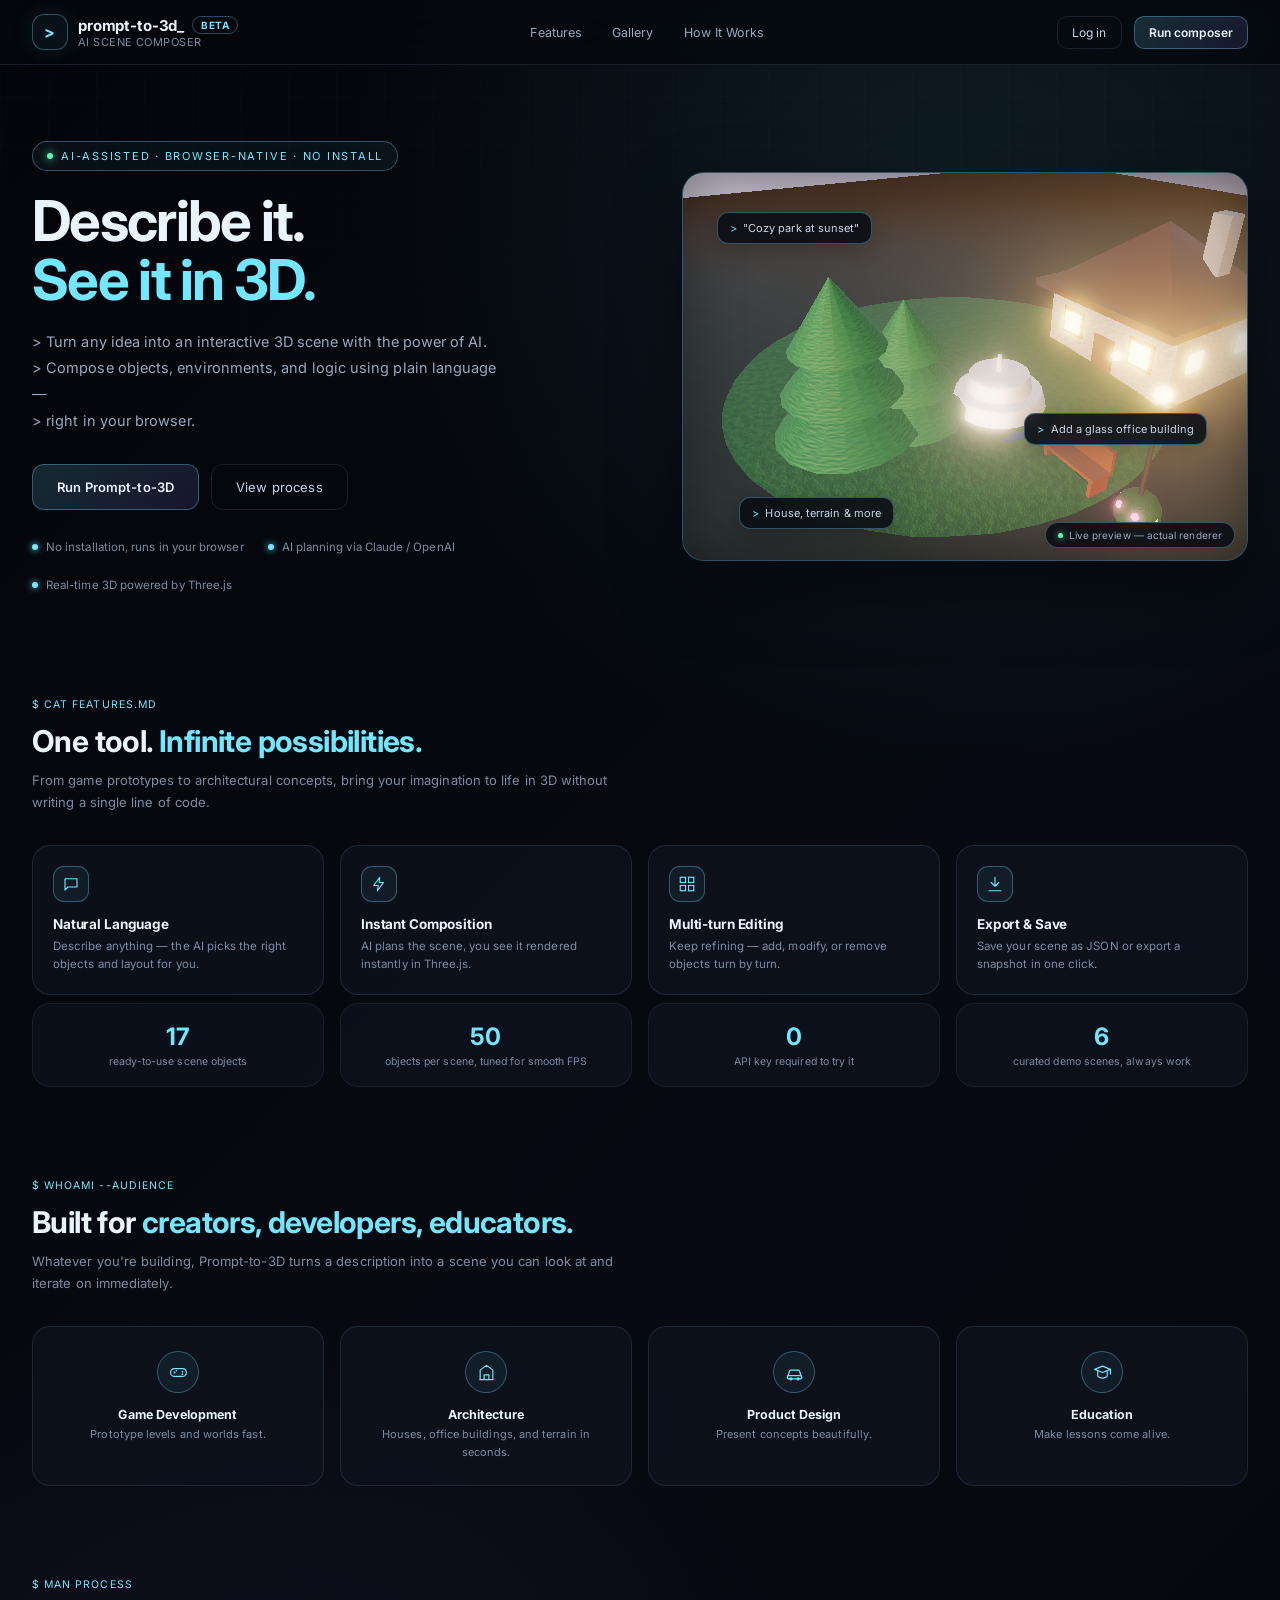
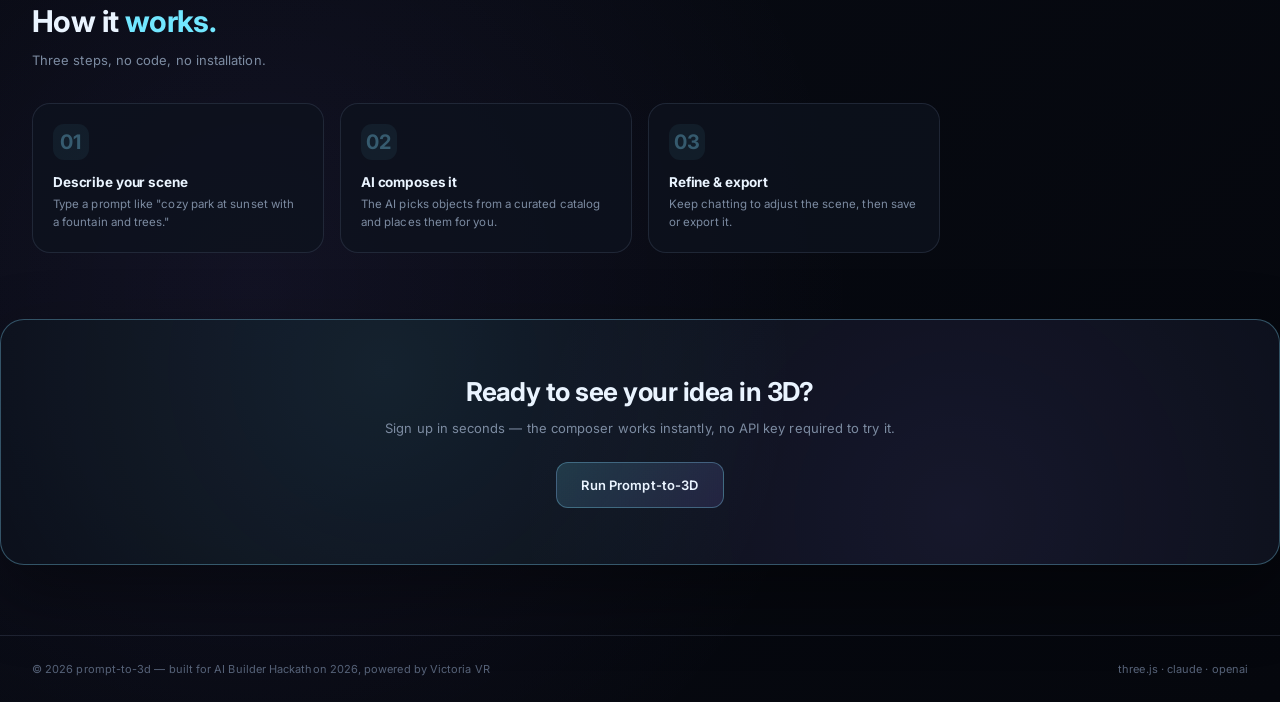
==== commit 422f0fad: "Polish docs: HDR IBL, card catalog source, WebGPU note, secrets reality, 17-card stat" ====
--- a/public_html/index.html
+++ b/public_html/index.html
@@ -85,7 +85,7 @@
   </div>
 
   <div class="stats-row reveal-stagger">
-    <div class="stat-card"><div class="stat-num">15+</div><div class="stat-label">ready-to-use scene objects</div></div>
+    <div class="stat-card"><div class="stat-num">17</div><div class="stat-label">ready-to-use scene objects</div></div>
     <div class="stat-card"><div class="stat-num">50</div><div class="stat-label">objects per scene, tuned for smooth FPS</div></div>
     <div class="stat-card"><div class="stat-num">0</div><div class="stat-label">API key required to try it</div></div>
     <div class="stat-card"><div class="stat-num">6</div><div class="stat-label">curated demo scenes, always work</div></div>
